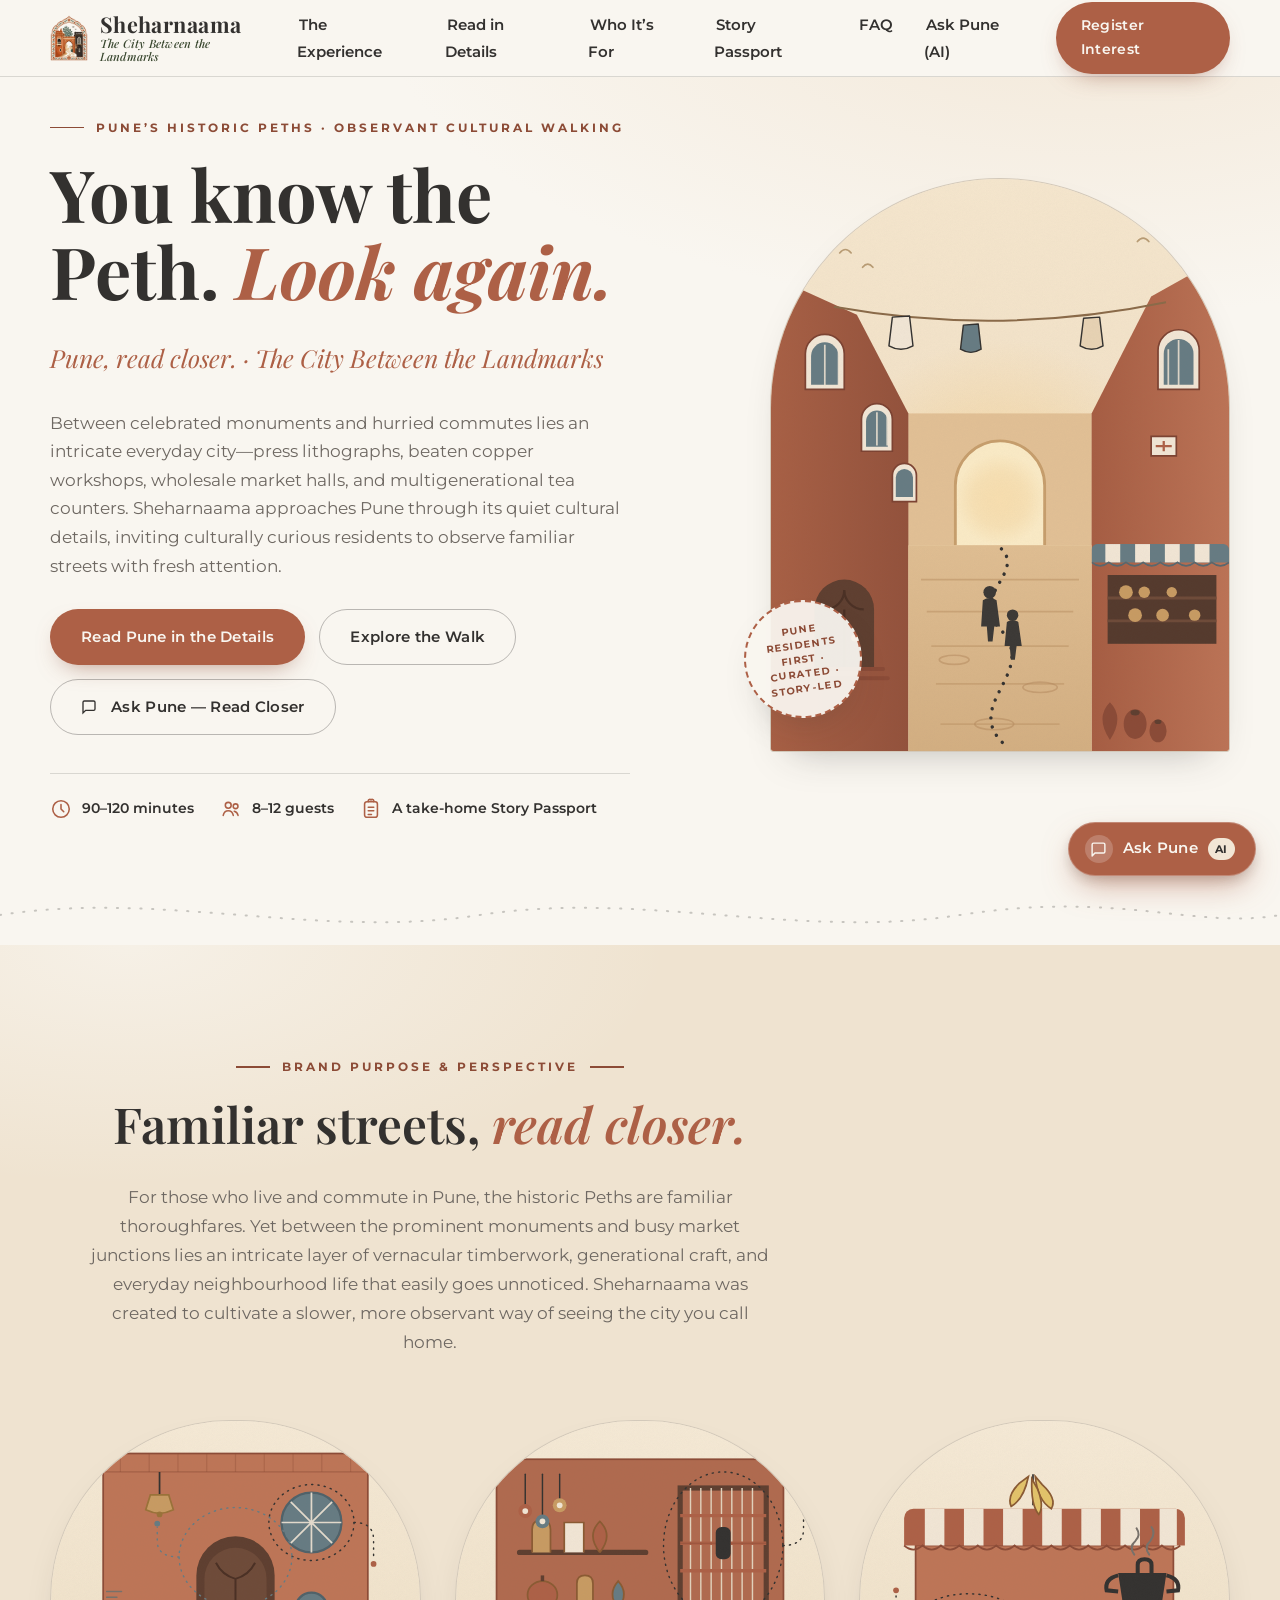
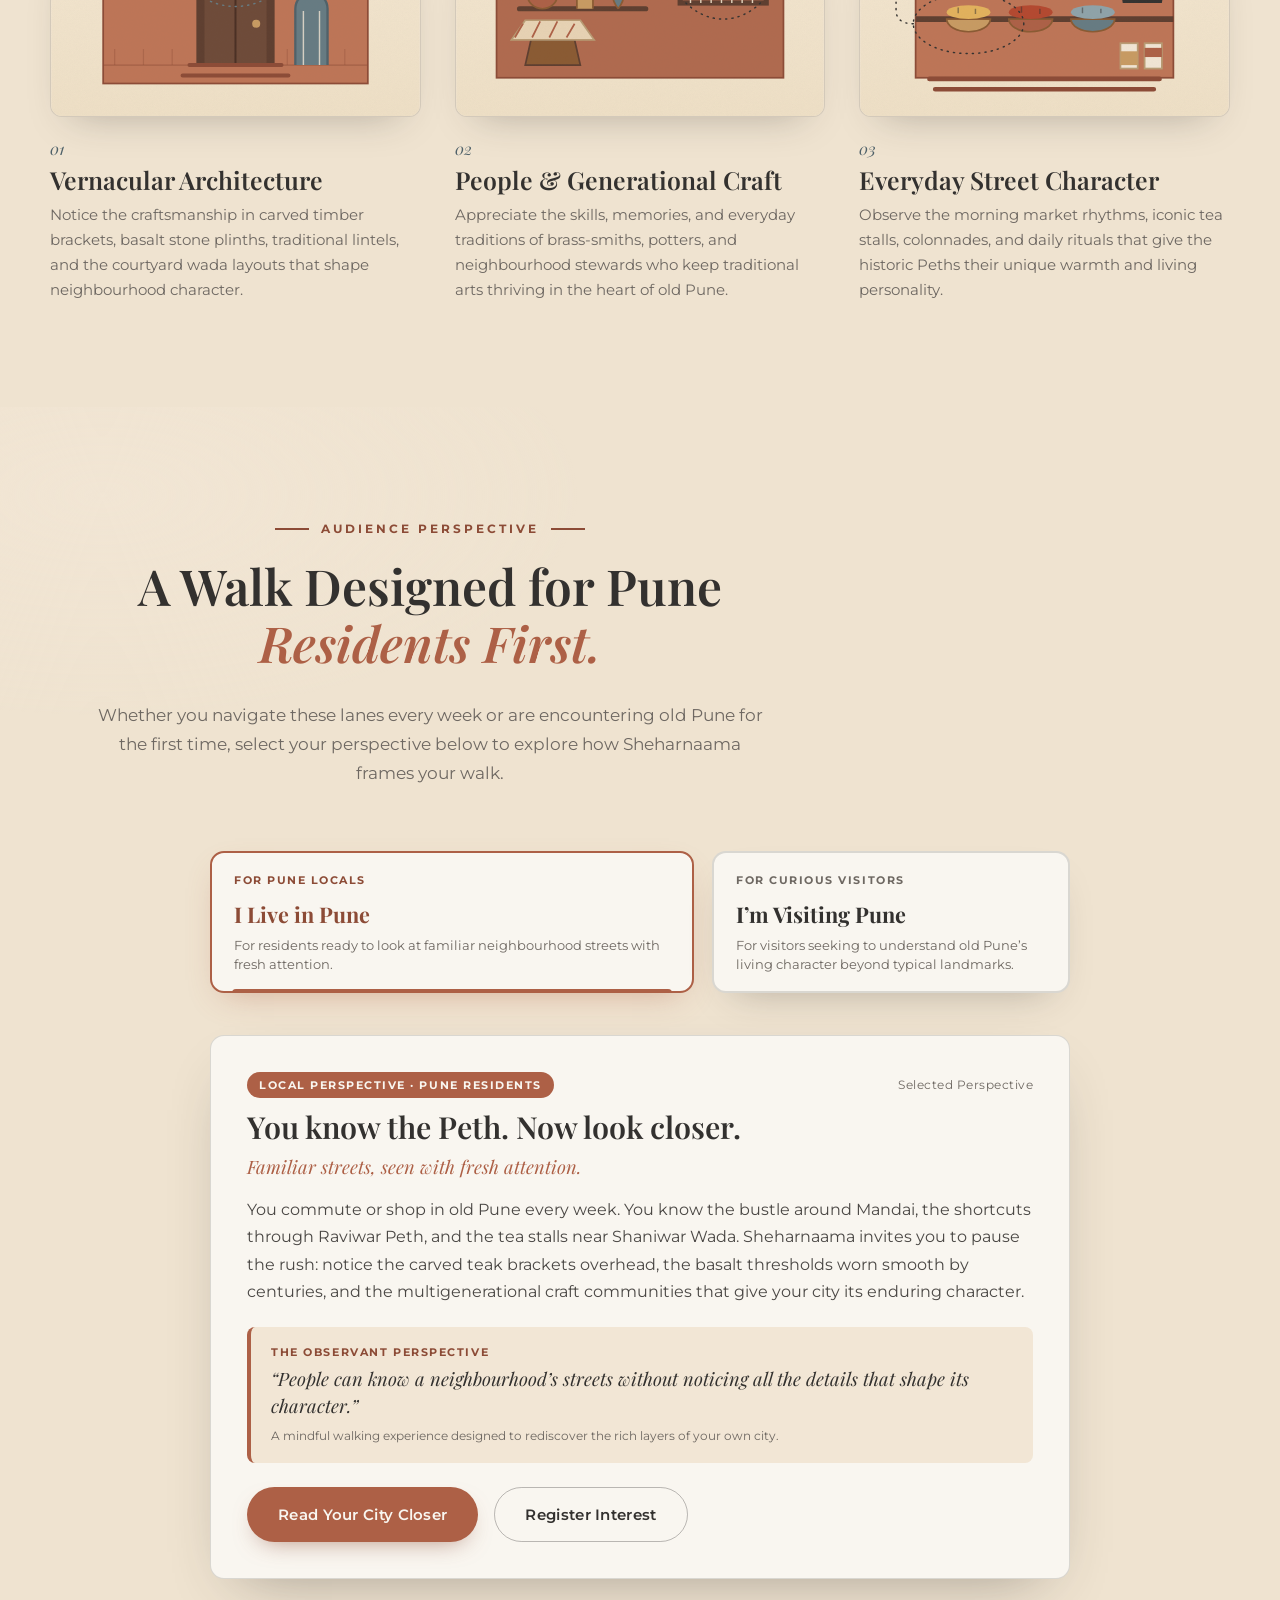
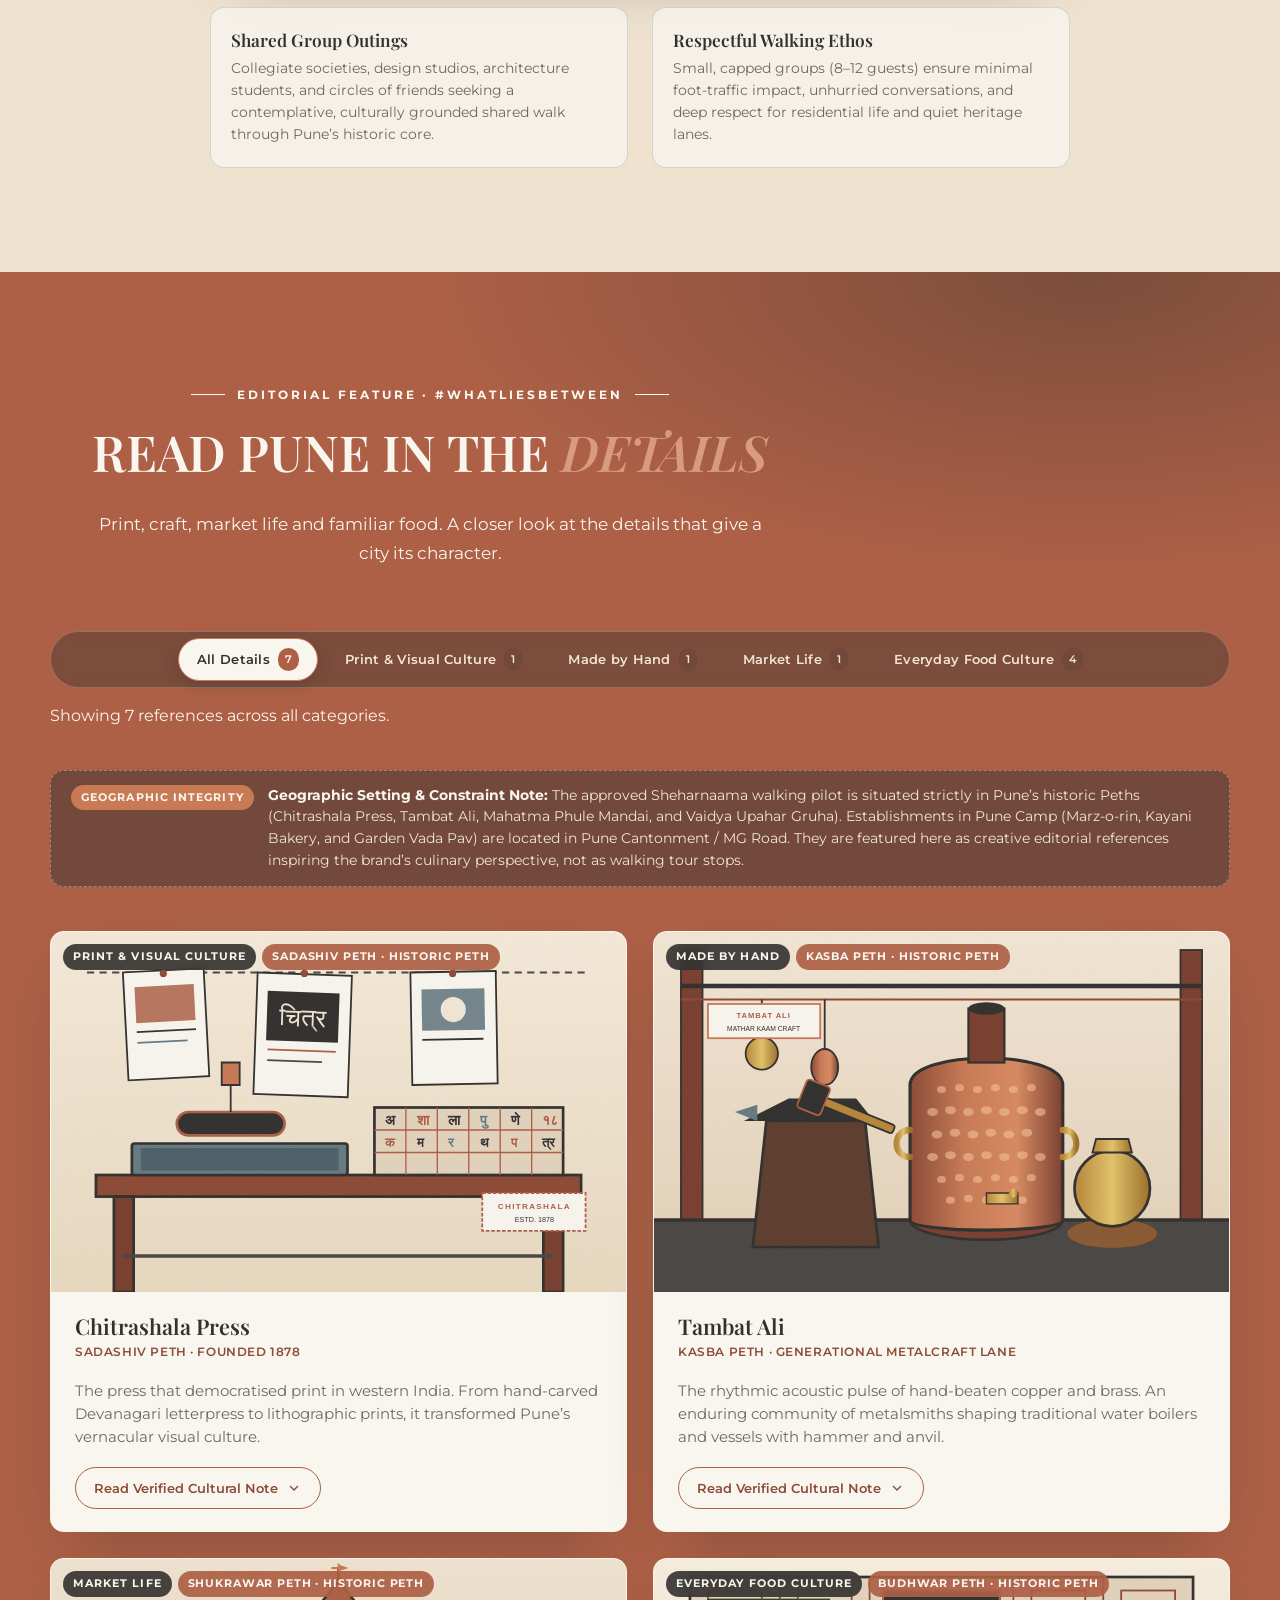
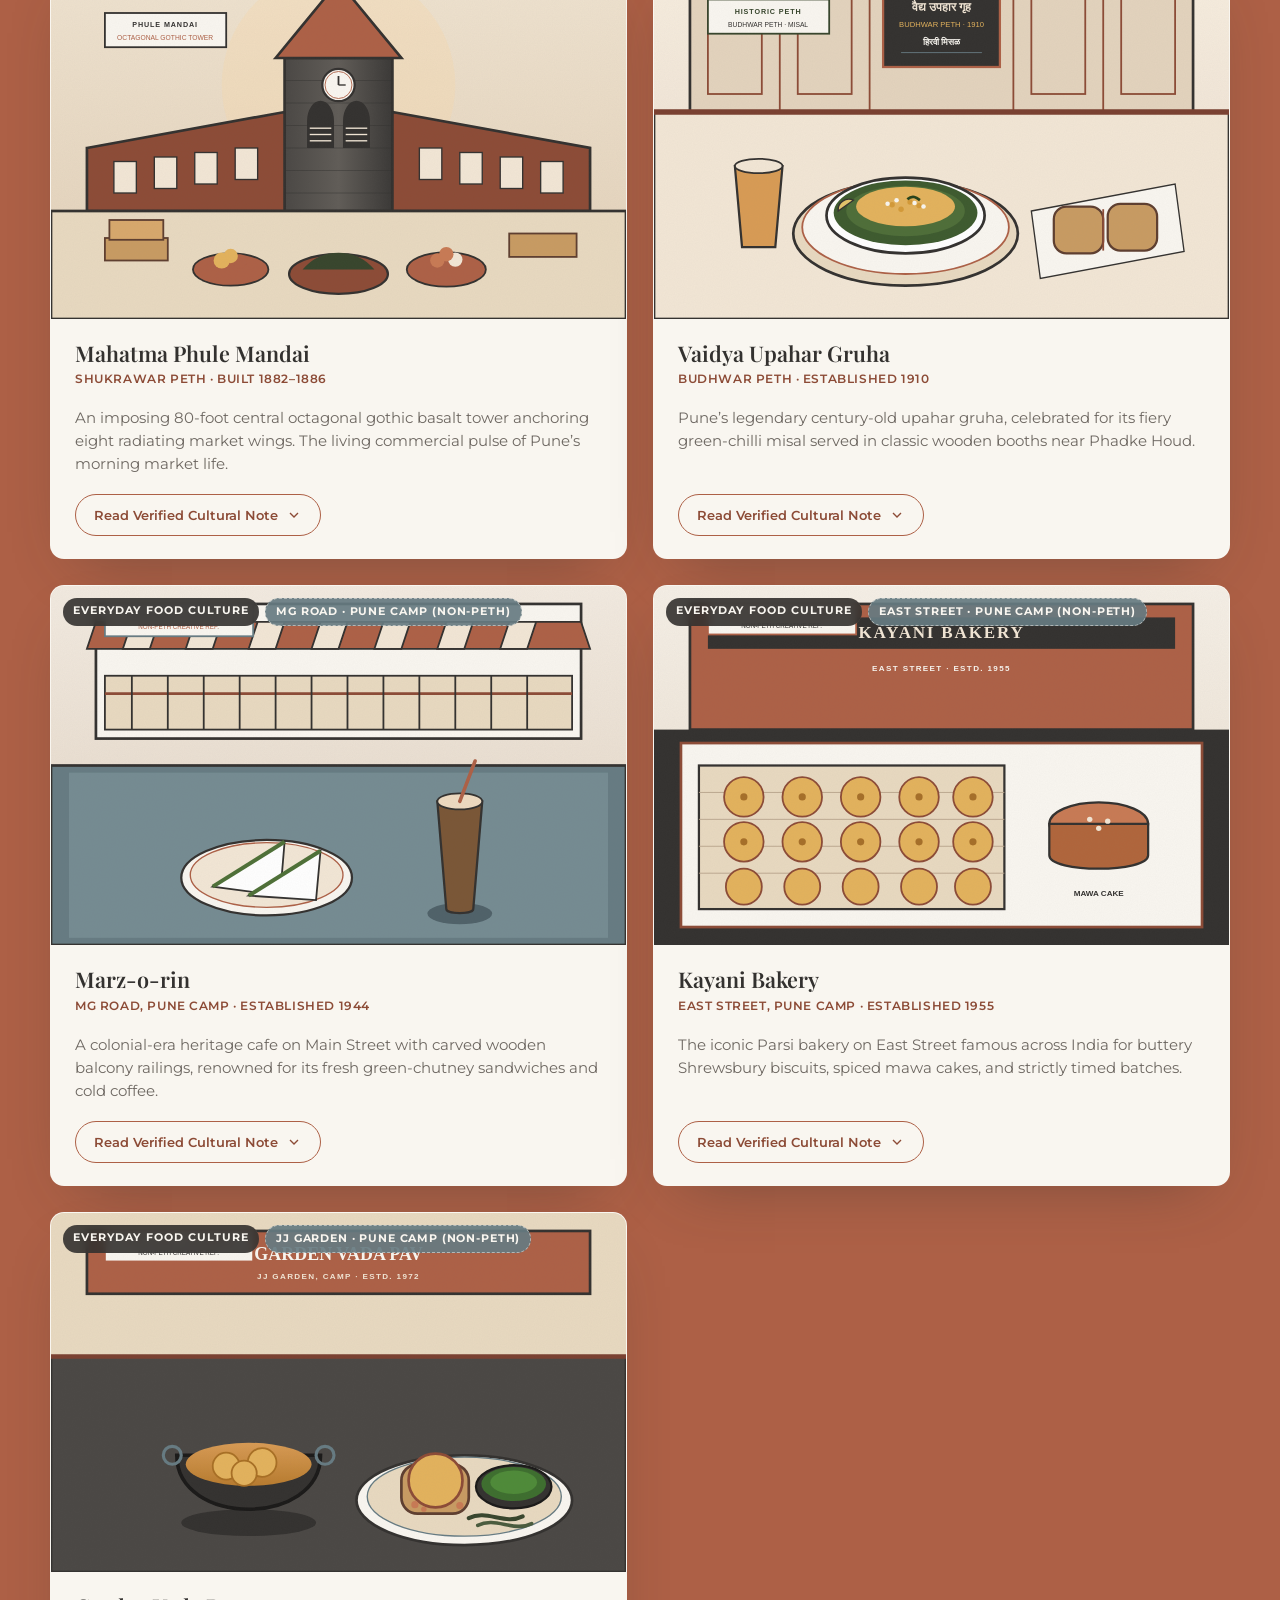
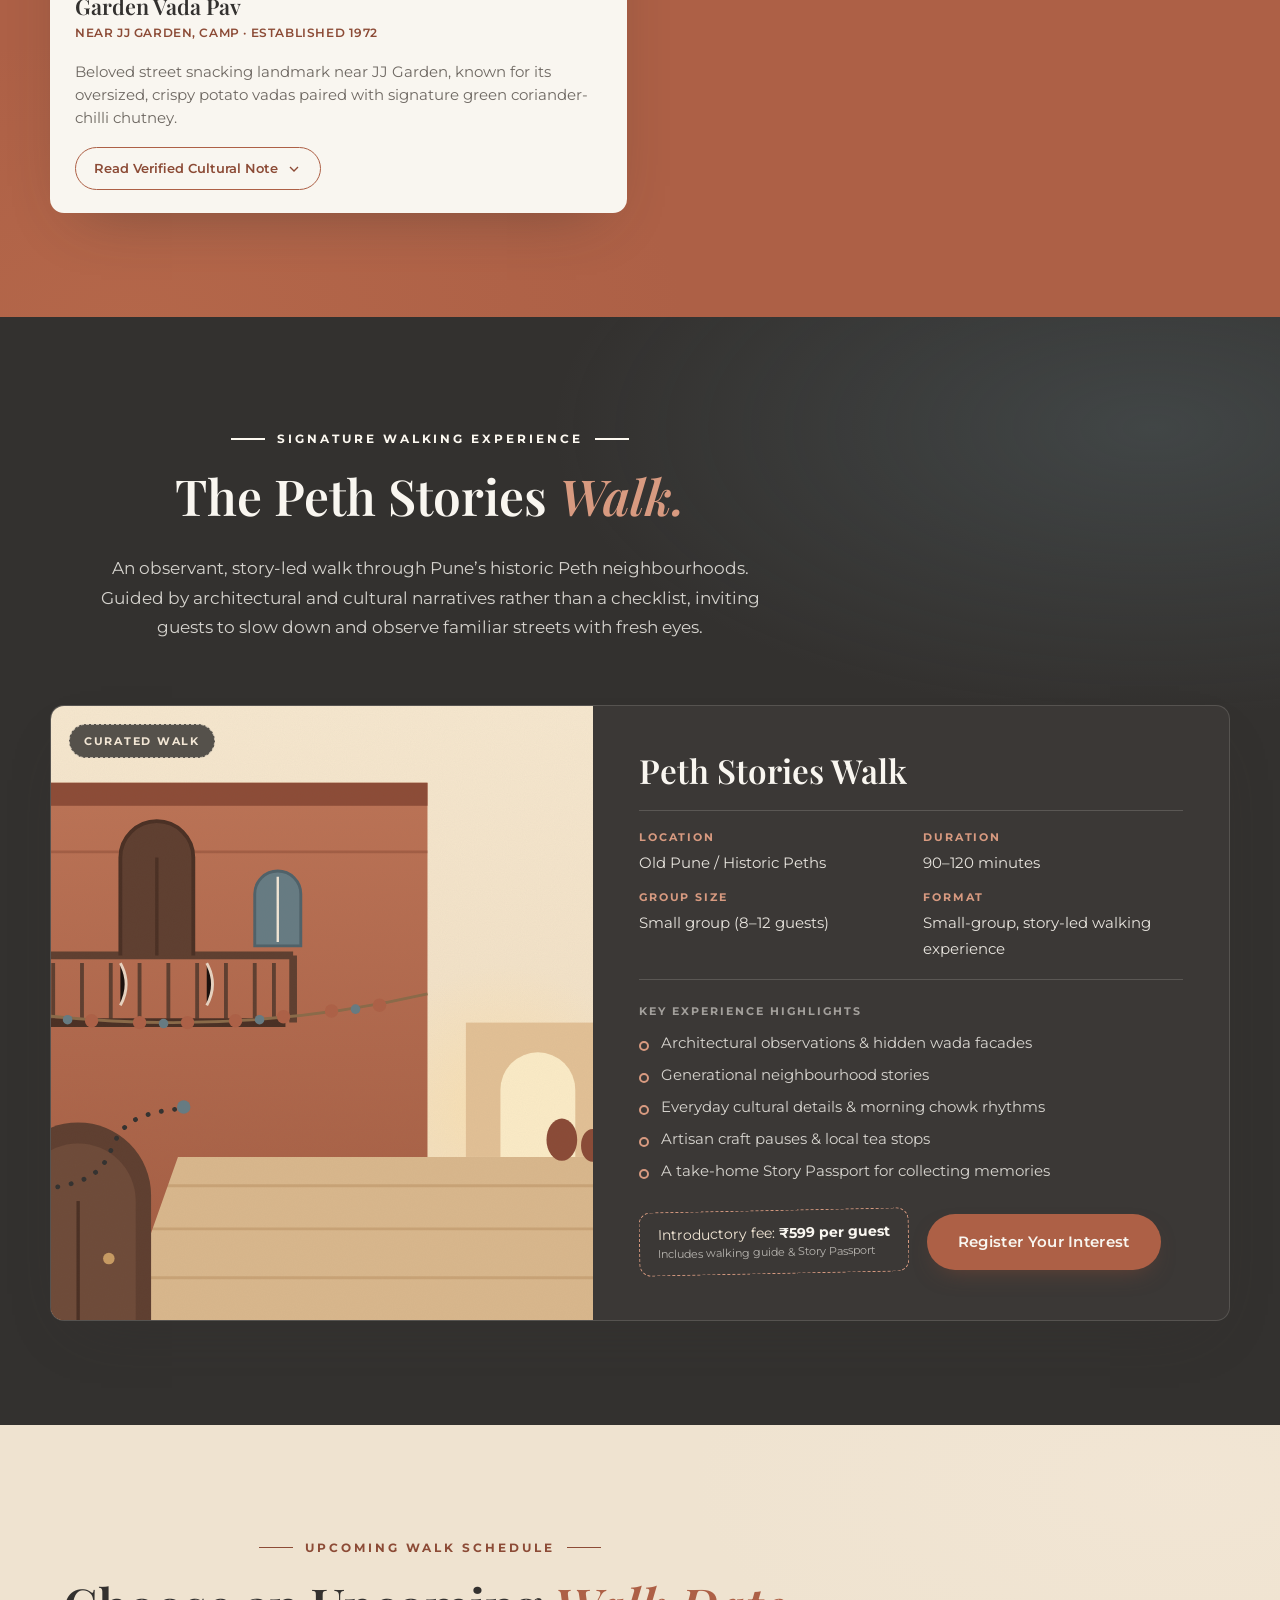
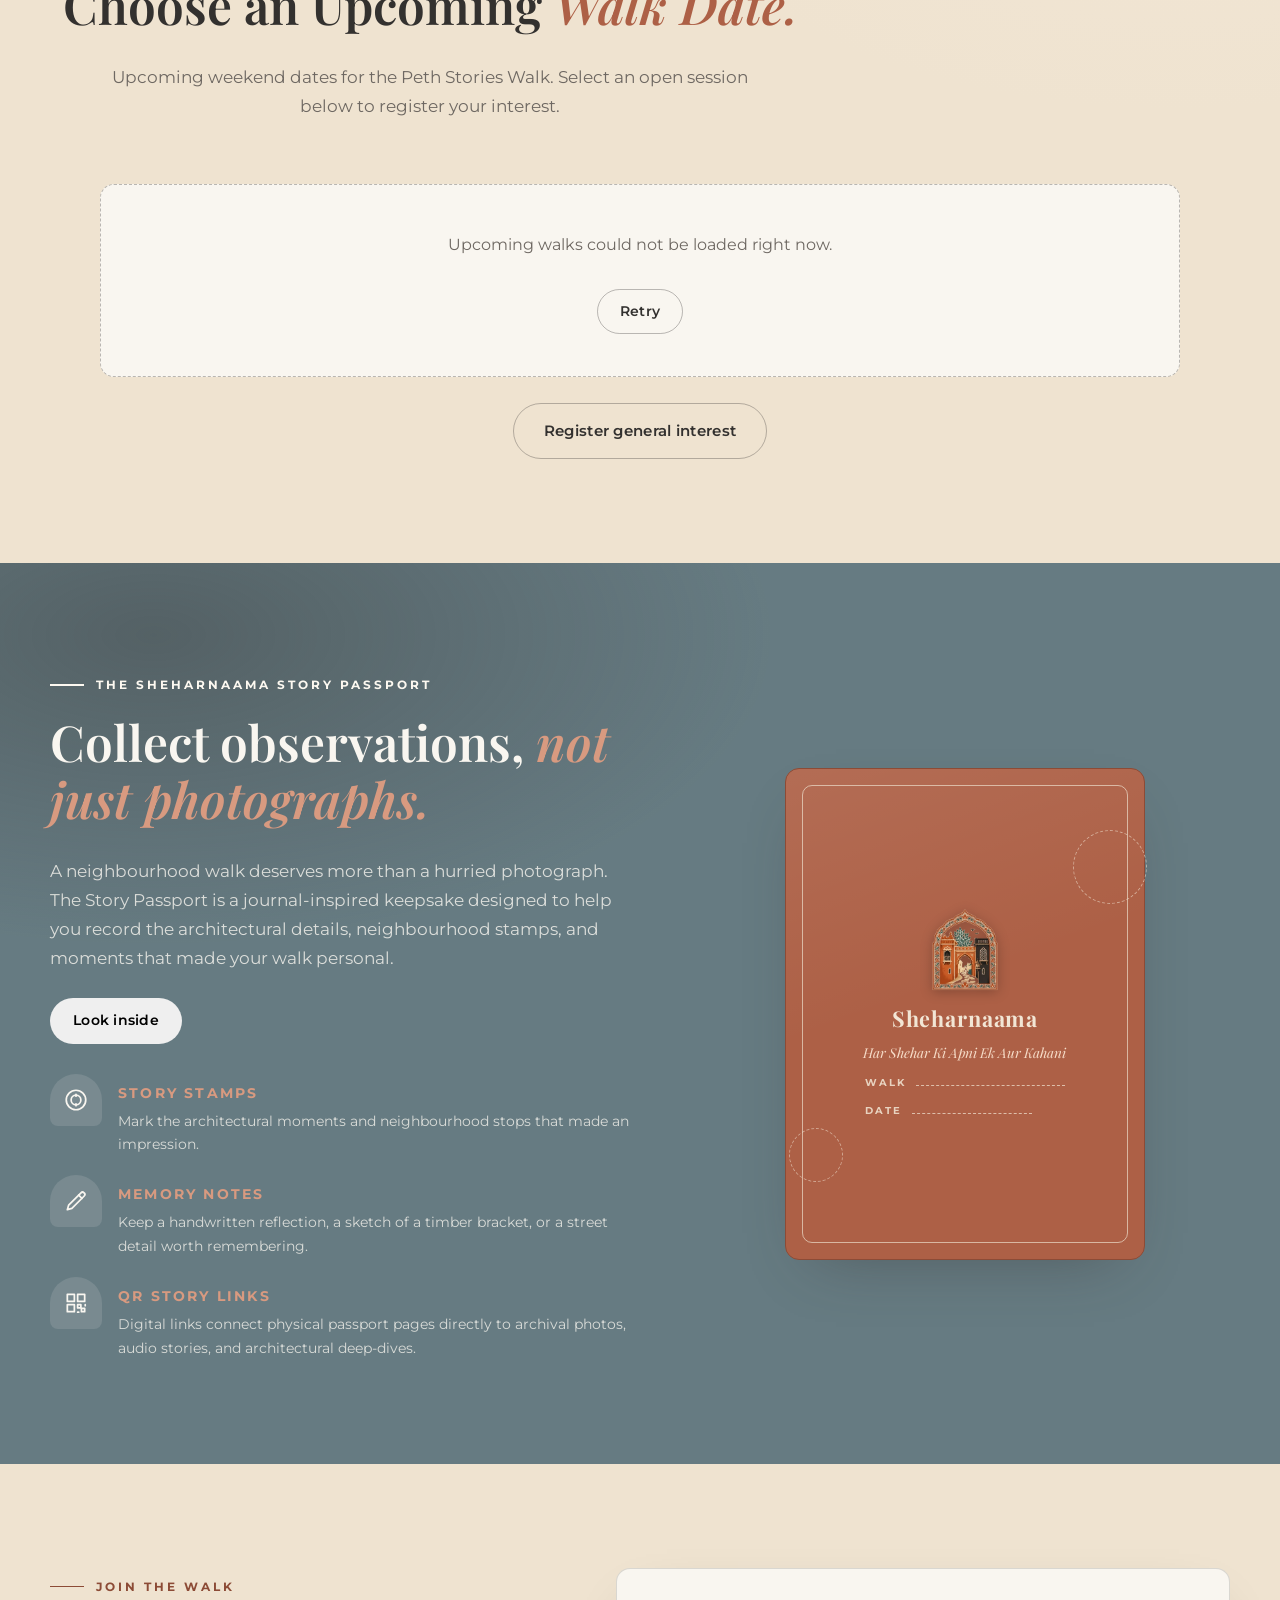
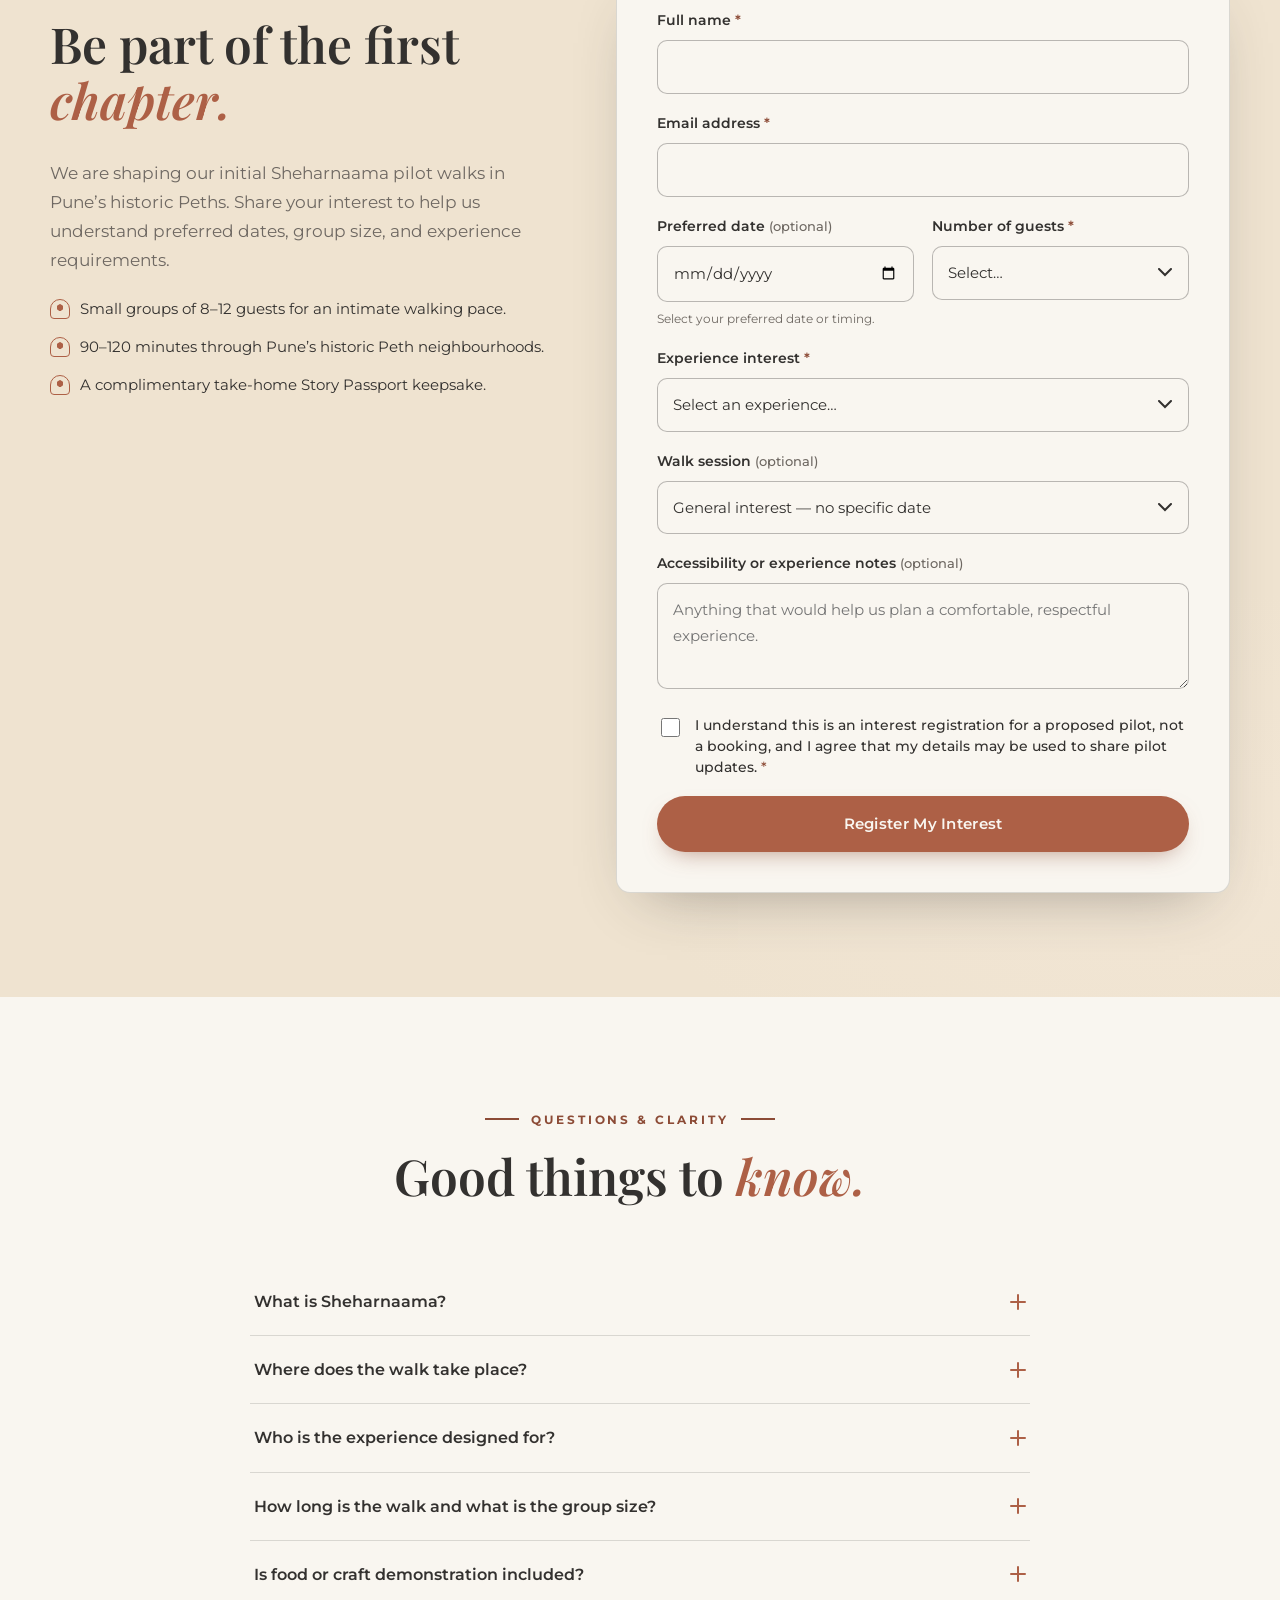
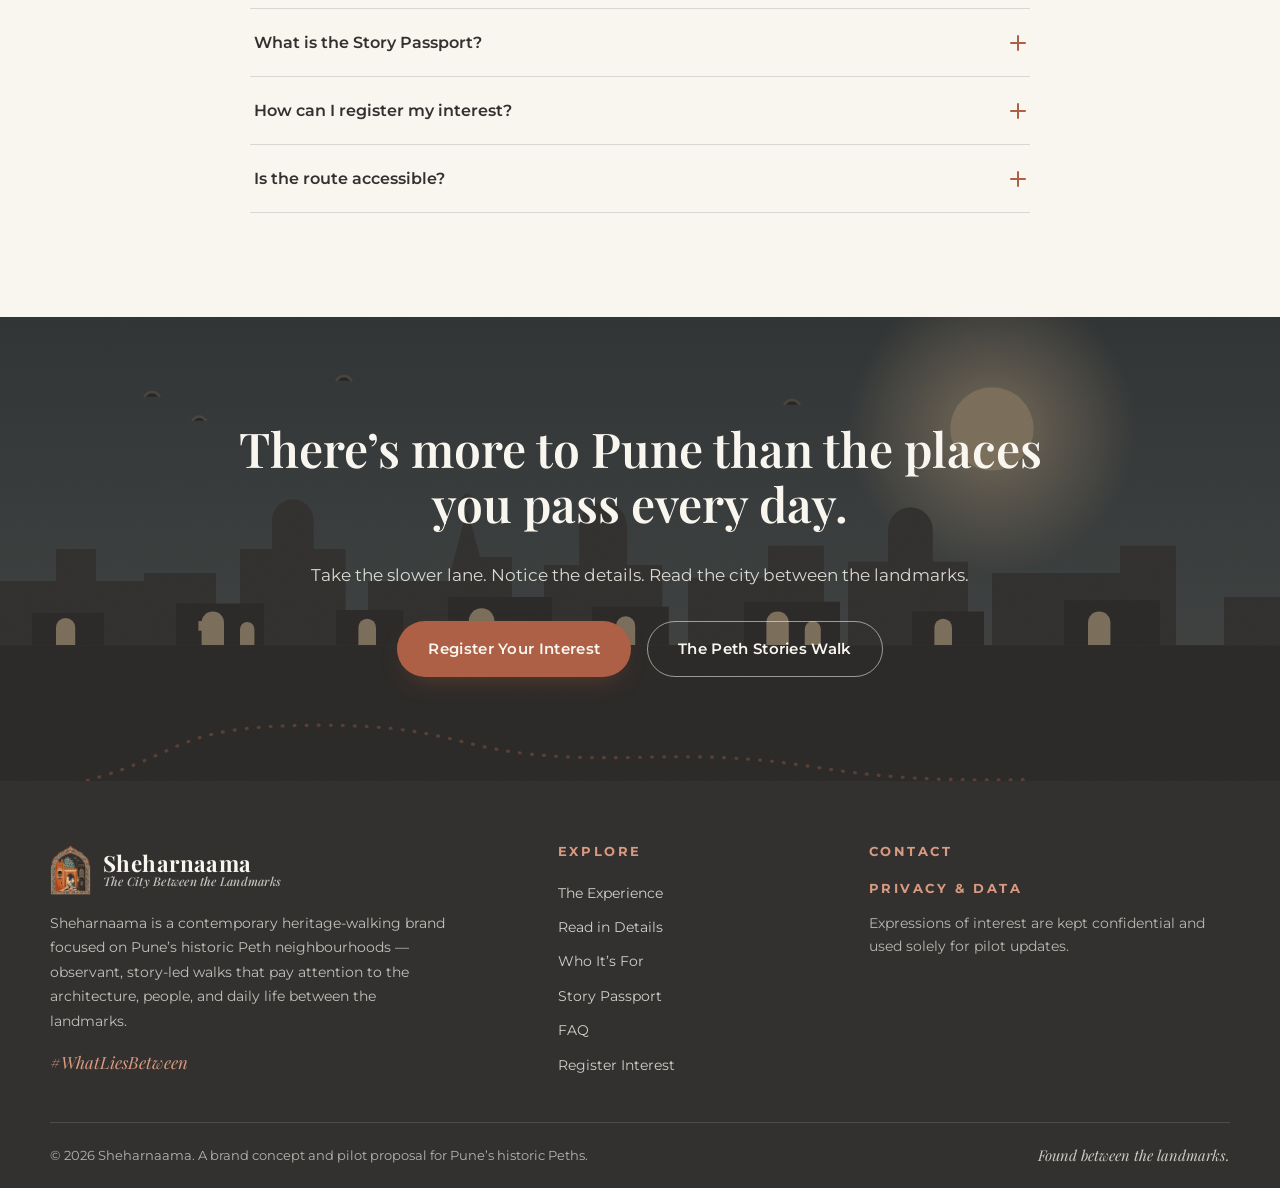
==== index.html @ 051d4f36 "Deploy Sheharnaama: Pune Heritage Walk website" ====
<!DOCTYPE html>
<html lang="en">
<head>
  <meta charset="UTF-8">
  <meta name="viewport" content="width=device-width, initial-scale=1.0">
  <script>document.documentElement.classList.add("js");</script>
  <title>Sheharnaama — The City Between the Landmarks | Pune's Historic Peths</title>
  <meta name="description" content="You know the Peth. Look again. An observant heritage walking brand through Pune's historic Peth neighbourhoods. #WhatLiesBetween">
  <meta name="theme-color" content="#AD6046">
  <link rel="icon" type="image/svg+xml" href="assets/img/logo_icon.svg">
  <link rel="icon" type="image/png" sizes="32x32" href="assets/img/favicon-32.png">
  <link rel="apple-touch-icon" href="assets/img/apple-touch-icon.png">

  <!-- Open Graph / social sharing -->
  <meta property="og:type" content="website">
  <meta property="og:title" content="Sheharnaama — The City Between the Landmarks | Pune's Historic Peths">
  <meta property="og:description" content="You know the Peth. Look again. An observant cultural walking brand through Pune's historic Peth neighbourhoods. #WhatLiesBetween">
  <meta property="og:image" content="assets/img/og-image.png">
  <meta property="og:image:alt" content="Sheharnaama — The City Between the Landmarks. Curated heritage walks in Pune's historic Peths.">
  <meta name="twitter:card" content="summary_large_image">

  <!-- Fonts (with system fallbacks defined in CSS) -->
  <link rel="preconnect" href="https://fonts.googleapis.com">
  <link rel="preconnect" href="https://fonts.gstatic.com" crossorigin>
  <link href="https://fonts.googleapis.com/css2?family=Playfair+Display:ital,wght@0,400;0,500;0,600;0,700;0,800;1,400;1,500;1,600&family=Montserrat:wght@400;500;600;700&display=swap" rel="stylesheet">

  <link rel="stylesheet" href="assets/css/base.css">
  <link rel="stylesheet" href="assets/css/components.css">
  <link rel="stylesheet" href="assets/css/sections.css">
  <link rel="stylesheet" href="assets/css/chat.css">
</head>
<body>

  <a class="skip-link" href="#main">Skip to main content</a>

  <!-- ============ SECTION 1 — STICKY HEADER ============ -->
  <header class="site-header" id="site-header">
    <div class="container header-inner">
      <a class="brand" href="#top" aria-label="Sheharnaama — The City Between the Landmarks">
        <span class="brand-mark" aria-hidden="true">
          <img src="assets/img/logo-mark-transparent.png" alt="" width="38" height="46" class="brand-mark-img">
        </span>
        <span class="brand-text">
          <span class="brand-name">Sheharnaama</span>
          <span class="brand-tagline">The City Between the Landmarks</span>
        </span>
      </a>

      <nav class="main-nav" id="main-nav" aria-label="Primary">
        <ul>
          <li><a href="#experience">The Experience</a></li>
          <li><a href="#details">Read in Details</a></li>
          <li><a href="#audience">Who It&rsquo;s For</a></li>
          <li><a href="#passport">Story Passport</a></li>
          <li><a href="#faq">FAQ</a></li>
          <li><a href="#chat" data-ask-pune="" aria-label="Ask Pune cultural companion">Ask Pune (AI)</a></li>
          <li class="nav-cta-item"><a class="btn btn-primary" href="#register">Register Interest</a></li>
        </ul>
      </nav>

      <a class="btn btn-primary header-cta" href="#register">Register Interest</a>

      <button class="nav-toggle" id="nav-toggle" aria-expanded="false" aria-controls="main-nav" aria-label="Open menu">
        <span class="nav-toggle-bar" aria-hidden="true"></span>
        <span class="nav-toggle-bar" aria-hidden="true"></span>
        <span class="nav-toggle-bar" aria-hidden="true"></span>
      </button>
    </div>
  </header>

  <main id="main">

    <!-- ============ SECTION 2 — HERO ============ -->
    <section class="hero" id="top" tabindex="-1">
      <div class="container hero-grid">
        <div class="hero-copy">
          <p class="eyebrow">Pune&rsquo;s Historic Peths &middot; Observant Cultural Walking</p>
          <h1 class="hero-title">You know the Peth. <em>Look again.</em></h1>
          <p class="hero-sub">Pune, read closer. &middot; The City Between the Landmarks</p>
          <p class="hero-body">Between celebrated monuments and hurried commutes lies an intricate everyday city&mdash;press lithographs, beaten copper workshops, wholesale market halls, and multigenerational tea counters. Sheharnaama approaches Pune through its quiet cultural details, inviting culturally curious residents to observe familiar streets with fresh attention.</p>
          <div class="hero-actions">
            <a class="btn btn-primary" href="#details">Read Pune in the Details</a>
            <a class="btn btn-ghost" href="#experience">Explore the Walk</a>
            <button type="button" class="btn btn-ghost" data-ask-pune="" aria-label="Open Ask Pune cultural assistant">
              <svg viewBox="0 0 24 24" width="16" height="16" fill="none" stroke="currentColor" stroke-width="2" style="display:inline-block; vertical-align:middle; margin-right:4px;" aria-hidden="true"><path d="M21 15a2 2 0 0 1-2 2H7l-4 4V5a2 2 0 0 1 2-2h14a2 2 0 0 1 2 2z"/></svg>
              <span>Ask Pune &mdash; Read Closer</span>
            </button>
          </div>
          <ul class="hero-facts" aria-label="Walk experience details">
            <li>
              <svg viewBox="0 0 24 24" aria-hidden="true"><circle cx="12" cy="12" r="9"/><path d="M12 7v5l3 3"/></svg>
              <span>90&ndash;120 minutes</span>
            </li>
            <li>
              <svg viewBox="0 0 24 24" aria-hidden="true"><circle cx="9" cy="8" r="3.2"/><path d="M3.5 19c.7-3.2 3-5 5.5-5s4.8 1.8 5.5 5"/><circle cx="17" cy="9" r="2.6"/><path d="M15.5 14.4c2 .4 3.6 1.9 4.2 4.6"/></svg>
              <span>8&ndash;12 guests</span>
            </li>
            <li>
              <svg viewBox="0 0 24 24" aria-hidden="true"><rect x="5" y="4" width="14" height="17" rx="2.5"/><path d="M9 4V2.8A1.8 1.8 0 0 1 12 2a1.8 1.8 0 0 1 3 .8V4"/><path d="M9 10h6M9 14h6M9 18h3.5"/></svg>
              <span>A take-home Story Passport</span>
            </li>
          </ul>
        </div>

        <div class="hero-visual" data-reveal>
          <figure class="arch-frame hero-frame">
            <img src="assets/img/hero-lane.svg" alt="Illustration of a narrow historic Pune Peth lane with terracotta walls, wooden doorways and warm morning light" width="800" height="1040" fetchpriority="high">
          </figure>
          <div class="hero-stamp" aria-hidden="true">
            <span>Pune Residents First &middot; Curated &middot; Story-Led</span>
          </div>
        </div>
      </div>
      <div class="hero-route-line" aria-hidden="true">
        <svg viewBox="0 0 1200 60" preserveAspectRatio="none" focusable="false"><path d="M0 30 C150 5 300 55 450 30 C600 5 750 55 900 30 C1050 5 1120 45 1200 30" fill="none" stroke="currentColor" stroke-width="2" stroke-dasharray="1 10" stroke-linecap="round"/></svg>
      </div>
    </section>

    <!-- ============ SECTION 3 — BRAND STORY & PURPOSE ============ -->
    <section class="manifesto" id="story">
      <div class="container">
        <header class="section-head" data-reveal>
          <p class="eyebrow eyebrow-center">Brand Purpose &amp; Perspective</p>
          <h2>Familiar streets, <em>read closer.</em></h2>
          <p class="section-lede">For those who live and commute in Pune, the historic Peths are familiar thoroughfares. Yet between the prominent monuments and busy market junctions lies an intricate layer of vernacular timberwork, generational craft, and everyday neighbourhood life that easily goes unnoticed. Sheharnaama was created to cultivate a slower, more observant way of seeing the city you call home.</p>
        </header>

        <div class="feature-row">
          <article class="feature" data-reveal>
            <figure class="arch-frame feature-frame">
              <img src="assets/img/feat-architecture.svg" alt="Sketch of an old Peth facade with an arched wooden doorway, carved lattice window and hanging bell" loading="lazy" width="640" height="520">
            </figure>
            <p class="feature-no">01</p>
            <h3>Vernacular Architecture</h3>
            <p>Notice the craftsmanship in carved timber brackets, basalt stone plinths, traditional lintels, and the courtyard wada layouts that shape neighbourhood character.</p>
          </article>

          <article class="feature" data-reveal>
            <figure class="arch-frame feature-frame">
              <img src="assets/img/feat-craft.svg" alt="Illustration of a craft workshop corner with brass and clay pots, a weaving frame and hanging threads" loading="lazy" width="640" height="520">
            </figure>
            <p class="feature-no">02</p>
            <h3>People &amp; Generational Craft</h3>
            <p>Appreciate the skills, memories, and everyday traditions of brass-smiths, potters, and neighbourhood stewards who keep traditional arts thriving in the heart of old Pune.</p>
          </article>

          <article class="feature" data-reveal>
            <figure class="arch-frame feature-frame">
              <img src="assets/img/feat-food.svg" alt="Illustration of a neighbourhood street stall with an awning, spice bowls and a tea kettle" loading="lazy" width="640" height="520">
            </figure>
            <p class="feature-no">03</p>
            <h3>Everyday Street Character</h3>
            <p>Observe the morning market rhythms, iconic tea stalls, colonnades, and daily rituals that give the historic Peths their unique warmth and living personality.</p>
          </article>
        </div>
      </div>
    </section>

    <!-- ============ SECTION 4 — REAL INTERACTIVE FEATURE: AUDIENCE SELECTOR ============ -->
    <section class="audience-selector-section" id="audience">
      <div class="container">
        <header class="section-head" data-reveal>
          <p class="eyebrow eyebrow-center">Audience Perspective</p>
          <h2>A Walk Designed for Pune <em>Residents First.</em></h2>
          <p class="section-lede">Whether you navigate these lanes every week or are encountering old Pune for the first time, select your perspective below to explore how Sheharnaama frames your walk.</p>
        </header>

        <!-- Two Clickable Audience Tabs / Cards -->
        <div class="audience-tabs-bar" role="tablist" aria-label="Select your audience perspective" data-reveal>
          <button type="button" class="audience-tab-btn is-active" data-audience="local" role="tab" aria-selected="true" aria-controls="audience-display-panel" id="tab-local">
            <span class="audience-tab-tag">For Pune Locals</span>
            <span class="audience-tab-title">I Live in Pune</span>
            <span class="audience-tab-desc">For residents ready to look at familiar neighbourhood streets with fresh attention.</span>
          </button>

          <button type="button" class="audience-tab-btn" data-audience="visitor" role="tab" aria-selected="false" aria-controls="audience-display-panel" id="tab-visitor">
            <span class="audience-tab-tag">For Curious Visitors</span>
            <span class="audience-tab-title">I&rsquo;m Visiting Pune</span>
            <span class="audience-tab-desc">For visitors seeking to understand old Pune&rsquo;s living character beyond typical landmarks.</span>
          </button>
        </div>

        <!-- Dynamic Content Display Panel -->
        <article class="audience-display-panel" id="audience-display-panel" role="tabpanel" aria-labelledby="tab-local" data-reveal>
          <div class="audience-display-head">
            <span class="audience-badge badge-primary" id="audience-display-badge">Local Perspective &middot; Pune Residents</span>
            <span style="font-size:0.75rem; color:var(--soft-text); letter-spacing:0.04em;">Selected Perspective</span>
          </div>

          <h3 class="audience-display-title" id="audience-display-title">You know the Peth. Now look closer.</h3>
          <p class="audience-display-sub" id="audience-display-sub">Familiar streets, seen with fresh attention.</p>
          <p class="audience-display-body" id="audience-display-body">You commute or shop in old Pune every week. You know the bustle around Mandai, the shortcuts through Raviwar Peth, and the tea stalls near Shaniwar Wada. Sheharnaama invites you to pause the rush: notice the carved teak brackets overhead, the basalt thresholds worn smooth by centuries, and the multigenerational craft communities that give your city its enduring character.</p>

          <div class="audience-display-insight">
            <span class="insight-label" id="audience-insight-label">The Observant Perspective</span>
            <blockquote id="audience-insight-quote">&ldquo;People can know a neighbourhood&rsquo;s streets without noticing all the details that shape its character.&rdquo;</blockquote>
            <p id="audience-insight-disclaimer">A mindful walking experience designed to rediscover the rich layers of your own city.</p>
          </div>

          <div class="audience-display-actions">
            <a class="btn btn-primary" id="audience-display-cta" href="#experience" data-pref="Resident perspective: exploring familiar Pune Peth streets with fresh attention.">Read Your City Closer</a>
            <a class="btn btn-ghost" href="#register">Register Interest</a>
          </div>
        </article>

        <!-- Secondary Supporting Context Panels -->
        <div class="audience-context-grid" data-reveal>
          <article class="audience-context-card">
            <h3>Shared Group Outings</h3>
            <p>Collegiate societies, design studios, architecture students, and circles of friends seeking a contemplative, culturally grounded shared walk through Pune&rsquo;s historic core.</p>
          </article>

          <article class="audience-context-card">
            <h3>Respectful Walking Ethos</h3>
            <p>Small, capped groups (8&ndash;12 guests) ensure minimal foot-traffic impact, unhurried conversations, and deep respect for residential life and quiet heritage lanes.</p>
          </article>
        </div>
      </div>
    </section>

    <!-- ============ SECTION 5 — REAL INTERACTIVE FEATURE: READ PUNE IN THE DETAILS ============ -->
    <section class="details-section" id="details">
      <span id="look-again" style="position:absolute; top:-80px;"></span>
      <div class="container">
        <header class="section-head section-head-light" data-reveal>
          <p class="eyebrow eyebrow-center">Editorial Feature &middot; #WhatLiesBetween</p>
          <h2>READ PUNE IN THE <em>DETAILS</em></h2>
          <p class="section-lede">Print, craft, market life and familiar food. A closer look at the details that give a city its character.</p>
        </header>

        <!-- Functional Editorial Category Filter Tabs -->
        <div class="editorial-filter-nav" data-reveal>
          <div class="editorial-tabs-bar" role="tablist" aria-label="Filter Pune cultural details by category">
            <button type="button" class="editorial-filter-btn is-active" data-filter="all" role="tab" aria-selected="true">
              <span>All Details</span>
              <span class="filter-count">7</span>
            </button>
            <button type="button" class="editorial-filter-btn" data-filter="print" role="tab" aria-selected="false">
              <span>Print &amp; Visual Culture</span>
              <span class="filter-count">1</span>
            </button>
            <button type="button" class="editorial-filter-btn" data-filter="craft" role="tab" aria-selected="false">
              <span>Made by Hand</span>
              <span class="filter-count">1</span>
            </button>
            <button type="button" class="editorial-filter-btn" data-filter="market" role="tab" aria-selected="false">
              <span>Market Life</span>
              <span class="filter-count">1</span>
            </button>
            <button type="button" class="editorial-filter-btn" data-filter="food" role="tab" aria-selected="false">
              <span>Everyday Food Culture</span>
              <span class="filter-count">4</span>
            </button>
          </div>

          <p class="sr-only" id="details-filter-count" aria-live="polite">Showing 7 references across all categories.</p>

          <!-- Geographic Setting & Constraint Review Banner -->
          <div class="geographic-notice-banner" id="details-geo-notice">
            <span class="geographic-notice-badge">Geographic Integrity</span>
            <p class="geographic-notice-text">
              <strong>Geographic Setting &amp; Constraint Note:</strong>
              The approved Sheharnaama walking pilot is situated strictly in Pune&rsquo;s historic Peths (Chitrashala Press, Tambat Ali, Mahatma Phule Mandai, and Vaidya Upahar Gruha). Establishments in Pune Camp (Marz-o-rin, Kayani Bakery, and Garden Vada Pav) are located in Pune Cantonment / MG Road. They are featured here as creative editorial references inspiring the brand&rsquo;s culinary perspective, not as walking tour stops.
            </p>
          </div>
        </div>

        <!-- Dynamic Editorial Cards Grid -->
        <div class="editorial-grid" data-reveal>

          <!-- 1. Chitrashala Press (Print & Visual Culture · Sadashiv Peth) -->
          <article class="editorial-card" data-category="print" tabindex="0">
            <figure>
              <img src="assets/img/place-chitrashala.svg" alt="Illustration of Chitrashala Press with lithographic printing roller, Devanagari types, and drying proofs" loading="lazy" width="640" height="400">
              <div class="card-badges-row">
                <span class="card-tag-pill">Print &amp; Visual Culture</span>
                <span class="card-loc-pill loc-peth">Sadashiv Peth &middot; Historic Peth</span>
              </div>
            </figure>
            <div class="editorial-card-body">
              <div class="card-header-lockup">
                <h3 class="card-place-title">Chitrashala Press</h3>
                <p class="card-place-meta">Sadashiv Peth &middot; Founded 1878</p>
              </div>
              <p class="card-place-intro">The press that democratised print in western India. From hand-carved Devanagari letterpress to lithographic prints, it transformed Pune&rsquo;s vernacular visual culture.</p>
              <button type="button" class="editorial-card-toggle" aria-expanded="false">
                <span class="toggle-text">Read Verified Cultural Note</span>
                <svg viewBox="0 0 24 24" width="16" height="16" aria-hidden="true" stroke="currentColor" fill="none" stroke-width="2"><path d="M6 9l6 6 6-6"/></svg>
              </button>
              <div class="editorial-card-drawer">
                <span class="drawer-role-badge role-peth-touchpoint">Proposed Peth Walking Touchpoint</span>
                <div class="drawer-details-grid">
                  <div class="drawer-detail-item"><strong>Archival Context (1878):</strong> Founded in 1878 by essayist Vishnushastri Chiplunkar along with Balwant Vinayak Joshi to produce accessible Indian visual art, Marathi books, and nationalist prints.</div>
                  <div class="drawer-detail-item"><strong>Design System Influence:</strong> Shapes SHEHARNAAMA&rsquo;s ink-dense typographic contrast, letterpress hairline rules, and paper-textured surfaces.</div>
                  <div class="drawer-detail-item"><strong>The Observational Cue:</strong> Notice hand-inked Devanagari ligatures, stone lithograph grain, and drying lines of 19th-century Marathi print culture.</div>
                </div>
                <p class="drawer-editorial-note">Editorial Reference: Inspires our visual identity and editorial layout; proposed as an observant walking touchpoint.</p>
                <div class="editorial-ai-summary-block">
                  <button type="button" class="btn-ai-summary" data-place="chitrashala-press" aria-expanded="false" aria-controls="ai-summary-panel-chitrashala-press">
                    <svg viewBox="0 0 24 24" fill="none" stroke="currentColor" stroke-width="2" aria-hidden="true"><path d="M12 2v4M12 18v4M4.93 4.93l2.83 2.83M16.24 16.24l2.83 2.83M2 12h4M18 12h4M4.93 19.07l2.83-2.83M16.24 7.76l2.83-2.83"/></svg>
                    <span>Summarise with AI</span>
                  </button>
                  <div class="ai-summary-panel" id="ai-summary-panel-chitrashala-press" data-place-id="chitrashala-press" hidden>
                    <div class="ai-summary-header">
                      <span class="ai-summary-title">
                        <svg viewBox="0 0 24 24" width="13" height="13" fill="none" stroke="currentColor" stroke-width="2" aria-hidden="true"><polygon points="12 2 15.09 8.26 22 9.27 17 14.14 18.18 21.02 12 17.77 5.82 21.02 7 14.14 2 9.27 8.91 8.26 12 2"/></svg>
                        AI Cultural Summary
                        <span class="ai-summary-badge-cached" hidden>Cached</span>
                      </span>
                      <div class="ai-summary-lang-bar" role="group" aria-label="Select Summary Language">
                        <button type="button" class="ai-lang-btn is-active" data-lang="en">EN</button>
                        <button type="button" class="ai-lang-btn" data-lang="hi">हिंदी</button>
                        <button type="button" class="ai-lang-btn" data-lang="hinglish">Hinglish</button>
                      </div>
                    </div>
                    <div class="ai-summary-content"></div>
                    <div class="ai-summary-sources" hidden></div>
                  </div>
                </div>
              </div>
            </div>
          </article>

          <!-- 2. Tambat Ali (Made by Hand · Kasba Peth) -->
          <article class="editorial-card" data-category="craft" tabindex="0">
            <figure>
              <img src="assets/img/place-tambat.svg" alt="Illustration of Tambat Ali workshop with hand-beaten copper bamba water boiler, anvil, and wooden mallet" loading="lazy" width="640" height="400">
              <div class="card-badges-row">
                <span class="card-tag-pill">Made by Hand</span>
                <span class="card-loc-pill loc-peth">Kasba Peth &middot; Historic Peth</span>
              </div>
            </figure>
            <div class="editorial-card-body">
              <div class="card-header-lockup">
                <h3 class="card-place-title">Tambat Ali</h3>
                <p class="card-place-meta">Kasba Peth &middot; Generational Metalcraft Lane</p>
              </div>
              <p class="card-place-intro">The rhythmic acoustic pulse of hand-beaten copper and brass. An enduring community of metalsmiths shaping traditional water boilers and vessels with hammer and anvil.</p>
              <button type="button" class="editorial-card-toggle" aria-expanded="false">
                <span class="toggle-text">Read Verified Cultural Note</span>
                <svg viewBox="0 0 24 24" width="16" height="16" aria-hidden="true" stroke="currentColor" fill="none" stroke-width="2"><path d="M6 9l6 6 6-6"/></svg>
              </button>
              <div class="editorial-card-drawer">
                <span class="drawer-role-badge role-peth-touchpoint">Living Craft Lane &middot; Consensual Pause</span>
                <div class="drawer-details-grid">
                  <div class="drawer-detail-item"><strong>Living Craft Tradition:</strong> Coppersmiths (Tambats) were invited to settle in Kasba and Somwar Peth during the Peshwa era to craft armour, coins, and household utensils.</div>
                  <div class="drawer-detail-item"><strong>Mathar Kaam Technique:</strong> Hand-dimpled hammer work that work-hardens copper while producing lustrous reflective facets on the <em>bamba</em> (boiler) and <em>ghagar</em> (pot).</div>
                  <div class="drawer-detail-item"><strong>Design System Influence:</strong> Inspires SHEHARNAAMA&rsquo;s restrained metallic copper accents, geometric textures, and tactile border details.</div>
                </div>
                <p class="drawer-editorial-note">Artisan Respect: Workshop observations are conducted strictly with advance agreement to respect daily craft flow.</p>
                <div class="editorial-ai-summary-block">
                  <button type="button" class="btn-ai-summary" data-place="tambat-ali" aria-expanded="false" aria-controls="ai-summary-panel-tambat-ali">
                    <svg viewBox="0 0 24 24" fill="none" stroke="currentColor" stroke-width="2" aria-hidden="true"><path d="M12 2v4M12 18v4M4.93 4.93l2.83 2.83M16.24 16.24l2.83 2.83M2 12h4M18 12h4M4.93 19.07l2.83-2.83M16.24 7.76l2.83-2.83"/></svg>
                    <span>Summarise with AI</span>
                  </button>
                  <div class="ai-summary-panel" id="ai-summary-panel-tambat-ali" data-place-id="tambat-ali" hidden>
                    <div class="ai-summary-header">
                      <span class="ai-summary-title">
                        <svg viewBox="0 0 24 24" width="13" height="13" fill="none" stroke="currentColor" stroke-width="2" aria-hidden="true"><polygon points="12 2 15.09 8.26 22 9.27 17 14.14 18.18 21.02 12 17.77 5.82 21.02 7 14.14 2 9.27 8.91 8.26 12 2"/></svg>
                        AI Cultural Summary
                        <span class="ai-summary-badge-cached" hidden>Cached</span>
                      </span>
                      <div class="ai-summary-lang-bar" role="group" aria-label="Select Summary Language">
                        <button type="button" class="ai-lang-btn is-active" data-lang="en">EN</button>
                        <button type="button" class="ai-lang-btn" data-lang="hi">हिंदी</button>
                        <button type="button" class="ai-lang-btn" data-lang="hinglish">Hinglish</button>
                      </div>
                    </div>
                    <div class="ai-summary-content"></div>
                    <div class="ai-summary-sources" hidden></div>
                  </div>
                </div>
              </div>
            </div>
          </article>

          <!-- 3. Mahatma Phule Mandai (Market Life · Shukrawar Peth) -->
          <article class="editorial-card" data-category="market" tabindex="0">
            <figure>
              <img src="assets/img/place-mandai.svg" alt="Illustration of Mahatma Phule Mandai with 80-foot central octagonal basalt gothic tower and market produce" loading="lazy" width="640" height="400">
              <div class="card-badges-row">
                <span class="card-tag-pill">Market Life</span>
                <span class="card-loc-pill loc-peth">Shukrawar Peth &middot; Historic Peth</span>
              </div>
            </figure>
            <div class="editorial-card-body">
              <div class="card-header-lockup">
                <h3 class="card-place-title">Mahatma Phule Mandai</h3>
                <p class="card-place-meta">Shukrawar Peth &middot; Built 1882&ndash;1886</p>
              </div>
              <p class="card-place-intro">An imposing 80-foot central octagonal gothic basalt tower anchoring eight radiating market wings. The living commercial pulse of Pune&rsquo;s morning market life.</p>
              <button type="button" class="editorial-card-toggle" aria-expanded="false">
                <span class="toggle-text">Read Verified Cultural Note</span>
                <svg viewBox="0 0 24 24" width="16" height="16" aria-hidden="true" stroke="currentColor" fill="none" stroke-width="2"><path d="M6 9l6 6 6-6"/></svg>
              </button>
              <div class="editorial-card-drawer">
                <span class="drawer-role-badge role-peth-touchpoint">Historic Market Landmark &middot; Peth Route</span>
                <div class="drawer-details-grid">
                  <div class="drawer-detail-item"><strong>Civic Architecture (1886):</strong> Engineered by W.M. Ducat and V.B. Kanitkar; opened in 1886 as Lord Reay Market, renamed in 1938 for social reformer Mahatma Jyotirao Phule.</div>
                  <div class="drawer-detail-item"><strong>Urban Design:</strong> Central octagonal basalt stone belfry with gothic arches and louvers, designed with eight radiating wings to facilitate natural ventilation and pedestrian circulation.</div>
                  <div class="drawer-detail-item"><strong>Design System Influence:</strong> Shapes SHEHARNAAMA&rsquo;s modular grid layouts, bold signage typography, and spatial rhythm.</div>
                </div>
                <p class="drawer-editorial-note">Market Cadence: Early morning walks observe the transition from wholesale arrivals to neighbourhood commerce.</p>
                <div class="editorial-ai-summary-block">
                  <button type="button" class="btn-ai-summary" data-place="mahatma-phule-mandai" aria-expanded="false" aria-controls="ai-summary-panel-mahatma-phule-mandai">
                    <svg viewBox="0 0 24 24" fill="none" stroke="currentColor" stroke-width="2" aria-hidden="true"><path d="M12 2v4M12 18v4M4.93 4.93l2.83 2.83M16.24 16.24l2.83 2.83M2 12h4M18 12h4M4.93 19.07l2.83-2.83M16.24 7.76l2.83-2.83"/></svg>
                    <span>Summarise with AI</span>
                  </button>
                  <div class="ai-summary-panel" id="ai-summary-panel-mahatma-phule-mandai" data-place-id="mahatma-phule-mandai" hidden>
                    <div class="ai-summary-header">
                      <span class="ai-summary-title">
                        <svg viewBox="0 0 24 24" width="13" height="13" fill="none" stroke="currentColor" stroke-width="2" aria-hidden="true"><polygon points="12 2 15.09 8.26 22 9.27 17 14.14 18.18 21.02 12 17.77 5.82 21.02 7 14.14 2 9.27 8.91 8.26 12 2"/></svg>
                        AI Cultural Summary
                        <span class="ai-summary-badge-cached" hidden>Cached</span>
                      </span>
                      <div class="ai-summary-lang-bar" role="group" aria-label="Select Summary Language">
                        <button type="button" class="ai-lang-btn is-active" data-lang="en">EN</button>
                        <button type="button" class="ai-lang-btn" data-lang="hi">हिंदी</button>
                        <button type="button" class="ai-lang-btn" data-lang="hinglish">Hinglish</button>
                      </div>
                    </div>
                    <div class="ai-summary-content"></div>
                    <div class="ai-summary-sources" hidden></div>
                  </div>
                </div>
              </div>
            </div>
          </article>

          <!-- 4. Vaidya Upahar Gruha (Everyday Food Culture · Budhwar Peth) -->
          <article class="editorial-card" data-category="food" tabindex="0">
            <figure>
              <img src="assets/img/place-vaidya.svg" alt="Illustration of Vaidya Upahar Gruha breakfast table with signature green chilli misal, pav, and vintage booth" loading="lazy" width="640" height="400">
              <div class="card-badges-row">
                <span class="card-tag-pill">Everyday Food Culture</span>
                <span class="card-loc-pill loc-peth">Budhwar Peth &middot; Historic Peth</span>
              </div>
            </figure>
            <div class="editorial-card-body">
              <div class="card-header-lockup">
                <h3 class="card-place-title">Vaidya Upahar Gruha</h3>
                <p class="card-place-meta">Budhwar Peth &middot; Established 1910</p>
              </div>
              <p class="card-place-intro">Pune&rsquo;s legendary century-old upahar gruha, celebrated for its fiery green-chilli misal served in classic wooden booths near Phadke Houd.</p>
              <button type="button" class="editorial-card-toggle" aria-expanded="false">
                <span class="toggle-text">Read Verified Cultural Note</span>
                <svg viewBox="0 0 24 24" width="16" height="16" aria-hidden="true" stroke="currentColor" fill="none" stroke-width="2"><path d="M6 9l6 6 6-6"/></svg>
              </button>
              <div class="editorial-card-drawer">
                <span class="drawer-role-badge role-peth-touchpoint">Historic Peth Group &middot; Proposed Cultural Pause</span>
                <div class="drawer-details-grid">
                  <div class="drawer-detail-item"><strong>Centennial Heritage (1910):</strong> Founded in 1910 by Raghunath Ramchandra Vaidya; operating continuously for over 115 years in Budhwar Peth.</div>
                  <div class="drawer-detail-item"><strong>Hirvi Misal Tradition:</strong> Distinctive green gravy (<em>hirva rassa</em>) prepared with fresh green chillies and roasted spices rather than red chilli powder, topped with crisp sev and served with fresh pav.</div>
                  <div class="drawer-detail-item"><strong>Geographic Setting:</strong> Strictly located inside the historic Peth core (Budhwar Peth).</div>
                </div>
                <p class="drawer-editorial-note">Tasting Protocol: Optional cultural food moments on the walk are contingent on confirmed arrangements.</p>
                <div class="editorial-ai-summary-block">
                  <button type="button" class="btn-ai-summary" data-place="vaidya-upahar-gruha" aria-expanded="false" aria-controls="ai-summary-panel-vaidya-upahar-gruha">
                    <svg viewBox="0 0 24 24" fill="none" stroke="currentColor" stroke-width="2" aria-hidden="true"><path d="M12 2v4M12 18v4M4.93 4.93l2.83 2.83M16.24 16.24l2.83 2.83M2 12h4M18 12h4M4.93 19.07l2.83-2.83M16.24 7.76l2.83-2.83"/></svg>
                    <span>Summarise with AI</span>
                  </button>
                  <div class="ai-summary-panel" id="ai-summary-panel-vaidya-upahar-gruha" data-place-id="vaidya-upahar-gruha" hidden>
                    <div class="ai-summary-header">
                      <span class="ai-summary-title">
                        <svg viewBox="0 0 24 24" width="13" height="13" fill="none" stroke="currentColor" stroke-width="2" aria-hidden="true"><polygon points="12 2 15.09 8.26 22 9.27 17 14.14 18.18 21.02 12 17.77 5.82 21.02 7 14.14 2 9.27 8.91 8.26 12 2"/></svg>
                        AI Cultural Summary
                        <span class="ai-summary-badge-cached" hidden>Cached</span>
                      </span>
                      <div class="ai-summary-lang-bar" role="group" aria-label="Select Summary Language">
                        <button type="button" class="ai-lang-btn is-active" data-lang="en">EN</button>
                        <button type="button" class="ai-lang-btn" data-lang="hi">हिंदी</button>
                        <button type="button" class="ai-lang-btn" data-lang="hinglish">Hinglish</button>
                      </div>
                    </div>
                    <div class="ai-summary-content"></div>
                    <div class="ai-summary-sources" hidden></div>
                  </div>
                </div>
              </div>
            </div>
          </article>

          <!-- 5. Marz-o-rin (Everyday Food Culture · Pune Camp) -->
          <article class="editorial-card" data-category="food" tabindex="0">
            <figure>
              <img src="assets/img/place-marzorin.svg" alt="Illustration of Marz-o-rin heritage cafe on MG Road with colonial wooden balcony, chutney sandwich and cold coffee" loading="lazy" width="640" height="400">
              <div class="card-badges-row">
                <span class="card-tag-pill">Everyday Food Culture</span>
                <span class="card-loc-pill loc-camp">MG Road &middot; Pune Camp (Non-Peth)</span>
              </div>
            </figure>
            <div class="editorial-card-body">
              <div class="card-header-lockup">
                <h3 class="card-place-title">Marz-o-rin</h3>
                <p class="card-place-meta">MG Road, Pune Camp &middot; Established 1944</p>
              </div>
              <p class="card-place-intro">A colonial-era heritage cafe on Main Street with carved wooden balcony railings, renowned for its fresh green-chutney sandwiches and cold coffee.</p>
              <button type="button" class="editorial-card-toggle" aria-expanded="false">
                <span class="toggle-text">Read Verified Cultural Note</span>
                <svg viewBox="0 0 24 24" width="16" height="16" aria-hidden="true" stroke="currentColor" fill="none" stroke-width="2"><path d="M6 9l6 6 6-6"/></svg>
              </button>
              <div class="editorial-card-drawer">
                <span class="drawer-role-badge role-camp-reference">Camp Group &middot; Editorial Creative Reference</span>
                <div class="drawer-details-grid">
                  <div class="drawer-detail-item"><strong>Heritage Cafe (1944):</strong> Founded by Sheriar J. Sheriyar in a 100+ year old colonial structure on Mahatma Gandhi Road (Main Street), Pune Camp.</div>
                  <div class="drawer-detail-item"><strong>Culinary Memory:</strong> Quintessential Camp tea-time staple: crustless sliced white bread triangles with spicy coriander-mint chutney, macaroni, and thick cold coffee.</div>
                  <div class="drawer-detail-item"><strong>Geographic Distinction:</strong> Located in Pune Cantonment / MG Road, outside the Peth walking tour boundary.</div>
                </div>
                <p class="drawer-editorial-note">Editorial Creative Reference: Shapes the brand&rsquo;s broader Pune culinary appreciation; not an included stop on the Peth walk.</p>
                <div class="editorial-ai-summary-block">
                  <button type="button" class="btn-ai-summary" data-place="marz-o-rin" aria-expanded="false" aria-controls="ai-summary-panel-marz-o-rin">
                    <svg viewBox="0 0 24 24" fill="none" stroke="currentColor" stroke-width="2" aria-hidden="true"><path d="M12 2v4M12 18v4M4.93 4.93l2.83 2.83M16.24 16.24l2.83 2.83M2 12h4M18 12h4M4.93 19.07l2.83-2.83M16.24 7.76l2.83-2.83"/></svg>
                    <span>Summarise with AI</span>
                  </button>
                  <div class="ai-summary-panel" id="ai-summary-panel-marz-o-rin" data-place-id="marz-o-rin" hidden>
                    <div class="ai-summary-header">
                      <span class="ai-summary-title">
                        <svg viewBox="0 0 24 24" width="13" height="13" fill="none" stroke="currentColor" stroke-width="2" aria-hidden="true"><polygon points="12 2 15.09 8.26 22 9.27 17 14.14 18.18 21.02 12 17.77 5.82 21.02 7 14.14 2 9.27 8.91 8.26 12 2"/></svg>
                        AI Cultural Summary
                        <span class="ai-summary-badge-cached" hidden>Cached</span>
                      </span>
                      <div class="ai-summary-lang-bar" role="group" aria-label="Select Summary Language">
                        <button type="button" class="ai-lang-btn is-active" data-lang="en">EN</button>
                        <button type="button" class="ai-lang-btn" data-lang="hi">हिंदी</button>
                        <button type="button" class="ai-lang-btn" data-lang="hinglish">Hinglish</button>
                      </div>
                    </div>
                    <div class="ai-summary-content"></div>
                    <div class="ai-summary-sources" hidden></div>
                  </div>
                </div>
              </div>
            </div>
          </article>

          <!-- 6. Kayani Bakery (Everyday Food Culture · Pune Camp) -->
          <article class="editorial-card" data-category="food" tabindex="0">
            <figure>
              <img src="assets/img/place-kayani.svg" alt="Illustration of Kayani Bakery on East Street with wire trays of Shrewsbury biscuits and mawa cake" loading="lazy" width="640" height="400">
              <div class="card-badges-row">
                <span class="card-tag-pill">Everyday Food Culture</span>
                <span class="card-loc-pill loc-camp">East Street &middot; Pune Camp (Non-Peth)</span>
              </div>
            </figure>
            <div class="editorial-card-body">
              <div class="card-header-lockup">
                <h3 class="card-place-title">Kayani Bakery</h3>
                <p class="card-place-meta">East Street, Pune Camp &middot; Established 1955</p>
              </div>
              <p class="card-place-intro">The iconic Parsi bakery on East Street famous across India for buttery Shrewsbury biscuits, spiced mawa cakes, and strictly timed batches.</p>
              <button type="button" class="editorial-card-toggle" aria-expanded="false">
                <span class="toggle-text">Read Verified Cultural Note</span>
                <svg viewBox="0 0 24 24" width="16" height="16" aria-hidden="true" stroke="currentColor" fill="none" stroke-width="2"><path d="M6 9l6 6 6-6"/></svg>
              </button>
              <div class="editorial-card-drawer">
                <span class="drawer-role-badge role-camp-reference">Camp Group &middot; Editorial Creative Reference</span>
                <div class="drawer-details-grid">
                  <div class="drawer-detail-item"><strong>Parsi Bakery Legacy (1955):</strong> Founded in August 1955 by brothers Hormuz and Khodadad Kayani on East Street, Pune Cantonment.</div>
                  <div class="drawer-detail-item"><strong>Bakery Specialties:</strong> Renowned for crumbly, golden Shrewsbury butter biscuits, cardamom-scented sponge mawa cakes, and cheese papadi.</div>
                  <div class="drawer-detail-item"><strong>Geographic Distinction:</strong> Located on East Street in Pune Camp, outside the historic Peths.</div>
                </div>
                <p class="drawer-editorial-note">Editorial Creative Reference: Celebrated as a landmark of Pune&rsquo;s baking culture; not an included stop on the Peth walk.</p>
                <div class="editorial-ai-summary-block">
                  <button type="button" class="btn-ai-summary" data-place="kayani-bakery" aria-expanded="false" aria-controls="ai-summary-panel-kayani-bakery">
                    <svg viewBox="0 0 24 24" fill="none" stroke="currentColor" stroke-width="2" aria-hidden="true"><path d="M12 2v4M12 18v4M4.93 4.93l2.83 2.83M16.24 16.24l2.83 2.83M2 12h4M18 12h4M4.93 19.07l2.83-2.83M16.24 7.76l2.83-2.83"/></svg>
                    <span>Summarise with AI</span>
                  </button>
                  <div class="ai-summary-panel" id="ai-summary-panel-kayani-bakery" data-place-id="kayani-bakery" hidden>
                    <div class="ai-summary-header">
                      <span class="ai-summary-title">
                        <svg viewBox="0 0 24 24" width="13" height="13" fill="none" stroke="currentColor" stroke-width="2" aria-hidden="true"><polygon points="12 2 15.09 8.26 22 9.27 17 14.14 18.18 21.02 12 17.77 5.82 21.02 7 14.14 2 9.27 8.91 8.26 12 2"/></svg>
                        AI Cultural Summary
                        <span class="ai-summary-badge-cached" hidden>Cached</span>
                      </span>
                      <div class="ai-summary-lang-bar" role="group" aria-label="Select Summary Language">
                        <button type="button" class="ai-lang-btn is-active" data-lang="en">EN</button>
                        <button type="button" class="ai-lang-btn" data-lang="hi">हिंदी</button>
                        <button type="button" class="ai-lang-btn" data-lang="hinglish">Hinglish</button>
                      </div>
                    </div>
                    <div class="ai-summary-content"></div>
                    <div class="ai-summary-sources" hidden></div>
                  </div>
                </div>
              </div>
            </div>
          </article>

          <!-- 7. Garden Vada Pav (Everyday Food Culture · Pune Camp) -->
          <article class="editorial-card" data-category="food" tabindex="0">
            <figure>
              <img src="assets/img/place-garden-vadapav.svg" alt="Illustration of Garden Vada Pav street counter with hot kadhai, crisp batata vada and spicy green chutney" loading="lazy" width="640" height="400">
              <div class="card-badges-row">
                <span class="card-tag-pill">Everyday Food Culture</span>
                <span class="card-loc-pill loc-camp">JJ Garden &middot; Pune Camp (Non-Peth)</span>
              </div>
            </figure>
            <div class="editorial-card-body">
              <div class="card-header-lockup">
                <h3 class="card-place-title">Garden Vada Pav</h3>
                <p class="card-place-meta">Near JJ Garden, Camp &middot; Established 1972</p>
              </div>
              <p class="card-place-intro">Beloved street snacking landmark near JJ Garden, known for its oversized, crispy potato vadas paired with signature green coriander-chilli chutney.</p>
              <button type="button" class="editorial-card-toggle" aria-expanded="false">
                <span class="toggle-text">Read Verified Cultural Note</span>
                <svg viewBox="0 0 24 24" width="16" height="16" aria-hidden="true" stroke="currentColor" fill="none" stroke-width="2"><path d="M6 9l6 6 6-6"/></svg>
              </button>
              <div class="editorial-card-drawer">
                <span class="drawer-role-badge role-camp-reference">Camp Group &middot; Editorial Creative Reference</span>
                <div class="drawer-details-grid">
                  <div class="drawer-detail-item"><strong>Street Snack Institution (1972):</strong> Started in 1972 by Kashinath Naicker near Sir Jamshedjee Jeejeebhoy Garden in the Cantonment area.</div>
                  <div class="drawer-detail-item"><strong>Signature Preparation:</strong> Oversized spiced potato mash patty dipped in seasoned gram flour, fried until deeply crisp, accompanied by vibrant green mint-coriander chutney and salted chillies.</div>
                  <div class="drawer-detail-item"><strong>Geographic Distinction:</strong> Located in the Cantonment area near JJ Garden, outside the historic Peth setting.</div>
                </div>
                <p class="drawer-editorial-note">Editorial Creative Reference: Inspires our appreciation of Pune&rsquo;s street food rhythms; not an included stop on the Peth walk.</p>
                <div class="editorial-ai-summary-block">
                  <button type="button" class="btn-ai-summary" data-place="garden-vada-pav" aria-expanded="false" aria-controls="ai-summary-panel-garden-vada-pav">
                    <svg viewBox="0 0 24 24" fill="none" stroke="currentColor" stroke-width="2" aria-hidden="true"><path d="M12 2v4M12 18v4M4.93 4.93l2.83 2.83M16.24 16.24l2.83 2.83M2 12h4M18 12h4M4.93 19.07l2.83-2.83M16.24 7.76l2.83-2.83"/></svg>
                    <span>Summarise with AI</span>
                  </button>
                  <div class="ai-summary-panel" id="ai-summary-panel-garden-vada-pav" data-place-id="garden-vada-pav" hidden>
                    <div class="ai-summary-header">
                      <span class="ai-summary-title">
                        <svg viewBox="0 0 24 24" width="13" height="13" fill="none" stroke="currentColor" stroke-width="2" aria-hidden="true"><polygon points="12 2 15.09 8.26 22 9.27 17 14.14 18.18 21.02 12 17.77 5.82 21.02 7 14.14 2 9.27 8.91 8.26 12 2"/></svg>
                        AI Cultural Summary
                        <span class="ai-summary-badge-cached" hidden>Cached</span>
                      </span>
                      <div class="ai-summary-lang-bar" role="group" aria-label="Select Summary Language">
                        <button type="button" class="ai-lang-btn is-active" data-lang="en">EN</button>
                        <button type="button" class="ai-lang-btn" data-lang="hi">हिंदी</button>
                        <button type="button" class="ai-lang-btn" data-lang="hinglish">Hinglish</button>
                      </div>
                    </div>
                    <div class="ai-summary-content"></div>
                    <div class="ai-summary-sources" hidden></div>
                  </div>
                </div>
              </div>
            </div>
          </article>

        </div>
      </div>
    </section>

    <!-- ============ SECTION 6 — APPROVED FEATURED EXPERIENCE ============ -->
    <section class="experience" id="experience">
      <div class="container">
        <header class="section-head section-head-light" data-reveal>
          <p class="eyebrow eyebrow-center">Signature Walking Experience</p>
          <h2>The Peth Stories <em>Walk.</em></h2>
          <p class="section-lede">An observant, story-led walk through Pune&rsquo;s historic Peth neighbourhoods. Guided by architectural and cultural narratives rather than a checklist, inviting guests to slow down and observe familiar streets with fresh eyes.</p>
        </header>

        <article class="exp-card" data-reveal>
          <div class="exp-visual">
            <img src="assets/img/exp-lane.svg" alt="Illustration of a historic wada facade with a carved wooden balcony and an arched gateway in warm light" loading="lazy" width="900" height="640">
            <span class="exp-badge" aria-hidden="true">Curated Walk</span>
          </div>
          <div class="exp-body">
            <h3>Peth Stories Walk</h3>
            <dl class="exp-meta">
              <div><dt>Location</dt><dd>Old Pune / Historic Peths</dd></div>
              <div><dt>Duration</dt><dd>90&ndash;120 minutes</dd></div>
              <div><dt>Group size</dt><dd>Small group (8&ndash;12 guests)</dd></div>
              <div><dt>Format</dt><dd>Small&#8209;group, story&#8209;led walking experience</dd></div>
            </dl>
            <p class="exp-elements-label">Key experience highlights</p>
            <ul class="exp-elements">
              <li>Architectural observations &amp; hidden wada facades</li>
              <li>Generational neighbourhood stories</li>
              <li>Everyday cultural details &amp; morning chowk rhythms</li>
              <li>Artisan craft pauses &amp; local tea stops</li>
              <li>A take-home Story Passport for collecting memories</li>
            </ul>
            <div class="exp-footer">
              <p class="price-stamp">Introductory fee: <strong>&#8377;599 per guest</strong><span>Includes walking guide &amp; Story Passport</span></p>
              <a class="btn btn-primary" href="#register">Register Your Interest</a>
            </div>
          </div>
        </article>
      </div>
    </section>

    <!-- ============ SECTION 8 — UPCOMING WALKS ============ -->
    <section class="sessions" id="walks">
      <div class="container">
        <header class="section-head" data-reveal>
          <p class="eyebrow eyebrow-center">Upcoming Walk Schedule</p>
          <h2>Choose an Upcoming <em>Walk Date.</em></h2>
          <p class="section-lede">Upcoming weekend dates for the Peth Stories Walk. Select an open session below to register your interest.</p>
        </header>

        <div class="sessions-grid" id="sessions-grid" aria-live="polite">
          <p class="sessions-loading">Loading upcoming walks&hellip;</p>
        </div>

        <div class="sessions-actions">
          <a class="btn btn-ghost" href="#register">Register general interest</a>
        </div>
      </div>
    </section>

    <!-- ============ SECTION 10 — STORY PASSPORT ============ -->
    <section class="passport" id="passport">
      <div class="container">
        <div class="passport-grid">
          <div class="passport-copy" data-reveal>
            <p class="eyebrow">The Sheharnaama Story Passport</p>
            <h2>Collect observations, <em>not just photographs.</em></h2>
            <p class="section-lede">A neighbourhood walk deserves more than a hurried photograph. The Story Passport is a journal&#8209;inspired keepsake designed to help you record the architectural details, neighbourhood stamps, and moments that made your walk personal.</p>

            <div class="passport-actions">
              <button type="button" class="btn btn-small" id="passport-flip" aria-pressed="false">Look inside</button>
            </div>

            <div class="passport-features">
              <div class="passport-feature">
                <span class="step-icon" aria-hidden="true"><svg viewBox="0 0 24 24" focusable="false"><circle cx="12" cy="12" r="9"/><circle cx="12" cy="12" r="4.5"/><path d="M12 8.5V6.8M12 17.2v-1.7" /></svg></span>
                <h3>Story Stamps</h3>
                <p>Mark the architectural moments and neighbourhood stops that made an impression.</p>
              </div>
              <div class="passport-feature">
                <span class="step-icon" aria-hidden="true"><svg viewBox="0 0 24 24" focusable="false"><path d="M4 20l1.2-4.2L16.6 4.4a2 2 0 0 1 2.8 0l.2.2a2 2 0 0 1 0 2.8L8.2 18.8 4 20Z"/><path d="M14.5 6.5l3 3"/></svg></span>
                <h3>Memory Notes</h3>
                <p>Keep a handwritten reflection, a sketch of a timber bracket, or a street detail worth remembering.</p>
              </div>
              <div class="passport-feature">
                <span class="step-icon" aria-hidden="true"><svg viewBox="0 0 24 24" focusable="false"><rect x="4" y="4" width="6.5" height="6.5"/><rect x="13.5" y="4" width="6.5" height="6.5"/><rect x="4" y="13.5" width="6.5" height="6.5"/><path d="M13.5 13.5h3v3h-3zM17 17h3v3h-3zM13.5 20.5h1M20.5 13.5v1"/></svg></span>
                <h3>QR Story Links</h3>
                <p>Digital links connect physical passport pages directly to archival photos, audio stories, and architectural deep-dives.</p>
              </div>
            </div>
          </div>

          <div class="passport-mockup" data-reveal>
            <div class="passport-book" id="passport-book">
              <!-- Cover -->
              <div class="passport-face passport-front" aria-hidden="true">
                <span class="passport-border">
                  <img src="assets/img/logo-mark-transparent.png" alt="" width="68" height="83" class="passport-logo-img">
                  <span class="passport-title">Sheharnaama</span>
                  <span class="passport-sub">Har Shehar Ki Apni Ek Aur Kahani</span>
                  <span class="passport-field"><span>Walk</span><span class="passport-line"></span></span>
                  <span class="passport-field"><span>Date</span><span class="passport-line passport-line-short"></span></span>
                  <span class="passport-ring passport-ring-a" aria-hidden="true"></span>
                  <span class="passport-ring passport-ring-b" aria-hidden="true"></span>
                </span>
              </div>
              <!-- Open spread -->
              <div class="passport-face passport-inside" aria-hidden="true">
                <div class="passport-page">
                  <p class="passport-page-label">Observations</p>
                  <span class="note-line"></span><span class="note-line"></span>
                  <span class="note-line"></span><span class="note-line short"></span>
                  <svg class="note-sketch" viewBox="0 0 96 64" width="96" height="64" focusable="false">
                    <path d="M28 58 V30 A20 20 0 0 1 68 30 V58" fill="none" stroke="#AD6046" stroke-width="3.5" stroke-linecap="round"/>
                    <path d="M20 58 H76" stroke="#33312F" stroke-width="3.5" stroke-linecap="round"/>
                    <path d="M36 56 V32 A12 12 0 0 1 60 32 V56" fill="none" stroke="#33312F" stroke-width="2" stroke-dasharray="0.1 5"/>
                  </svg>
                  <span class="mini-stamp" aria-hidden="true">Peth<br>Stop 03</span>
                </div>
                <div class="passport-page">
                  <p class="passport-page-label">This walk</p>
                  <span class="field-line"><span>Walk</span><span class="passport-line"></span></span>
                  <span class="field-line"><span>Date</span><span class="passport-line"></span></span>
                  <span class="field-line"><span>With</span><span class="passport-line passport-line-short"></span></span>
                  <span class="qr-sample">
                    <img src="assets/img/qr-sample.svg" alt="" width="86" height="86" loading="lazy">
                    <span>Scan for audio stories &amp; archival photos</span>
                  </span>
                </div>
              </div>
            </div>
          </div>
        </div>
      </div>
    </section>

    <!-- ============ SECTION 12 — PILOT INTEREST REGISTRATION ============ -->
    <section class="register" id="register">
      <div class="container register-grid">
        <div class="register-copy" data-reveal>
          <p class="eyebrow">Join the Walk</p>
          <h2>Be part of the first <em>chapter.</em></h2>
          <p class="section-lede">We are shaping our initial Sheharnaama pilot walks in Pune&rsquo;s historic Peths. Share your interest to help us understand preferred dates, group size, and experience requirements.</p>
          <ul class="register-points">
            <li>Small groups of 8&ndash;12 guests for an intimate walking pace.</li>
            <li>90&ndash;120 minutes through Pune&rsquo;s historic Peth neighbourhoods.</li>
            <li>A complimentary take-home Story Passport keepsake.</li>
          </ul>
        </div>

        <div class="register-card" data-reveal>
          <form id="interest-form" novalidate>
            <div class="field">
              <label for="f-name">Full name <span class="req" aria-hidden="true">*</span></label>
              <input type="text" id="f-name" name="name" autocomplete="name" required aria-describedby="err-name">
              <p class="field-error" id="err-name"></p>
            </div>

            <div class="field">
              <label for="f-email">Email address <span class="req" aria-hidden="true">*</span></label>
              <input type="email" id="f-email" name="email" autocomplete="email" required aria-describedby="err-email">
              <p class="field-error" id="err-email"></p>
            </div>

            <div class="field-row">
              <div class="field">
                <label for="f-date">Preferred date <span class="opt">(optional)</span></label>
                <input type="date" id="f-date" name="date" aria-describedby="hint-date">
                <p class="field-hint" id="hint-date">Select your preferred date or timing.</p>
              </div>
              <div class="field">
                <label for="f-guests">Number of guests <span class="req" aria-hidden="true">*</span></label>
                <select id="f-guests" name="guests" required aria-describedby="err-guests">
                  <option value="" selected>Select&hellip;</option>
                </select>
                <p class="field-error" id="err-guests"></p>
                <noscript><p class="field-hint">This demonstration form needs JavaScript enabled to show guest options and record interest.</p></noscript>
              </div>
            </div>

            <div class="field">
              <label for="f-interest">Experience interest <span class="req" aria-hidden="true">*</span></label>
              <select id="f-interest" name="interest" required aria-describedby="err-interest">
                <option value="" selected>Select an experience&hellip;</option>
                <option value="peth-stories-walk">Peth Stories Walk</option>
                <option value="private-group">Private / Group Experience</option>
              </select>
              <p class="field-error" id="err-interest"></p>
            </div>

            <div class="field">
              <label for="f-session">Walk session <span class="opt">(optional)</span></label>
              <select id="f-session" name="session_id" aria-describedby="session-summary">
                <option value="" selected>General interest &mdash; no specific date</option>
              </select>
              <div class="session-summary" id="session-summary" hidden></div>
            </div>

            <div class="field">
              <label for="f-notes">Accessibility or experience notes <span class="opt">(optional)</span></label>
              <textarea id="f-notes" name="notes" rows="3" placeholder="Anything that would help us plan a comfortable, respectful experience."></textarea>
            </div>

            <!-- Honeypot: hidden from humans, must stay empty -->
            <div class="hp-field" aria-hidden="true">
              <label for="f-website">Leave this field empty</label>
              <input type="text" id="f-website" name="website" tabindex="-1" autocomplete="off">
            </div>

            <div class="field field-consent">
              <input type="checkbox" id="f-consent" name="consent" required aria-describedby="err-consent">
              <label for="f-consent">I understand this is an interest registration for a proposed pilot, not a booking, and I agree that my details may be used to share pilot updates. <span class="req" aria-hidden="true">*</span></label>
            </div>
            <p class="field-error" id="err-consent"></p>

            <button type="submit" class="btn btn-primary btn-block" id="form-submit">Register My Interest</button>

            <div id="form-status" class="form-status" role="status" aria-live="polite"></div>
          </form>
        </div>
      </div>
    </section>

    <!-- ============ SECTION 13 — FAQ ============ -->
    <section class="faq" id="faq">
      <div class="container container-narrow">
        <header class="section-head" data-reveal>
          <p class="eyebrow eyebrow-center">Questions &amp; Clarity</p>
          <h2>Good things to <em>know.</em></h2>
        </header>

        <div class="faq-list" data-reveal>
          <details class="faq-item">
            <summary>What is Sheharnaama?<span class="faq-icon" aria-hidden="true"></span></summary>
            <div class="faq-answer"><p>Sheharnaama is a contemporary heritage-walking brand focused on Pune&rsquo;s historic Peth neighbourhoods. We design observant, story-led walks that invite Pune residents and thoughtful visitors to notice the architecture, people, and daily life between celebrated landmarks.</p></div>
          </details>
          <details class="faq-item">
            <summary>Where does the walk take place?<span class="faq-icon" aria-hidden="true"></span></summary>
            <div class="faq-answer"><p>The setting is strictly Pune&rsquo;s historic Peth neighbourhoods. The exact route and confirmed public meeting point will be shared directly with registered participants prior to the pilot walk.</p></div>
          </details>
          <details class="faq-item">
            <summary>Who is the experience designed for?<span class="faq-icon" aria-hidden="true"></span></summary>
            <div class="faq-answer"><p>The walk is created for anyone curious about Pune&rsquo;s living culture, vernacular architecture, and historic neighbourhoods &mdash; especially locals looking to rediscover familiar streets with fresh eyes, as well as culturally curious travelers.</p></div>
          </details>
          <details class="faq-item">
            <summary>How long is the walk and what is the group size?<span class="faq-icon" aria-hidden="true"></span></summary>
            <div class="faq-answer"><p>Each walk lasts approximately 90&ndash;120 minutes. We cap group sizes at 8&ndash;12 guests to ensure an unhurried pace, intimate conversations, and deep respect for neighbourhood residents.</p></div>
          </details>
          <details class="faq-item">
            <summary>Is food or craft demonstration included?<span class="faq-icon" aria-hidden="true"></span></summary>
            <div class="faq-answer"><p>Yes, walks include curated pauses at generational craft workshops and an authentic local tea stop, coordinated thoughtfully with neighbourhood artisans.</p></div>
          </details>
          <details class="faq-item">
            <summary>What is the Story Passport?<span class="faq-icon" aria-hidden="true"></span></summary>
            <div class="faq-answer"><p>The Story Passport is a journal-inspired physical keepsake provided to participants to collect stamps, record sketches, and keep personal observations from the walk.</p></div>
          </details>
          <details class="faq-item">
            <summary>How can I register my interest?<span class="faq-icon" aria-hidden="true"></span></summary>
            <div class="faq-answer"><p>Simply fill out the form above. There is no upfront payment required &mdash; we will contact you directly with confirmed dates, meeting locations, and walk details.</p></div>
          </details>
          <details class="faq-item">
            <summary>Is the route accessible?<span class="faq-icon" aria-hidden="true"></span></summary>
            <div class="faq-answer"><p>Detailed accessibility notes will be provided once the specific pilot route is confirmed. Please share any access or mobility preferences in the registration notes so we can accommodate them thoughtfully.</p></div>
          </details>
        </div>
      </div>
    </section>

    <!-- ============ SECTION 14 — FINAL CTA ============ -->
    <section class="final-cta" id="final-cta">
      <div class="final-cta-inner container">
        <h2>There&rsquo;s more to Pune than the places you pass every day.</h2>
        <p>Take the slower lane. Notice the details. Read the city between the landmarks.</p>
        <div class="final-cta-actions">
          <a class="btn btn-primary" href="#register">Register Your Interest</a>
          <a class="btn btn-ghost-light" href="#experience">The Peth Stories Walk</a>
        </div>
      </div>
    </section>
  </main>

  <!-- ============ SECTION 15 — FOOTER ============ -->
  <footer class="site-footer">
    <div class="container footer-grid">
      <div class="footer-brand">
        <a class="brand brand-footer" href="#top" aria-label="Sheharnaama — Har Shehar Ki Apni Ek Aur Kahani">
          <span class="brand-mark" aria-hidden="true">
            <img src="assets/img/logo-mark-transparent.png" alt="" width="42" height="51" class="brand-mark-img">
          </span>
          <span class="brand-text">
            <span class="brand-name">Sheharnaama</span>
            <span class="brand-tagline">The City Between the Landmarks</span>
          </span>
        </a>
        <p class="footer-desc">Sheharnaama is a contemporary heritage-walking brand focused on Pune&rsquo;s historic Peth neighbourhoods &mdash; observant, story-led walks that pay attention to the architecture, people, and daily life between the landmarks.</p>
        <p class="footer-hashtag">#WhatLiesBetween</p>
      </div>

      <nav class="footer-nav" aria-label="Footer">
        <h3>Explore</h3>
        <ul>
          <li><a href="#experience">The Experience</a></li>
          <li><a href="#details">Read in Details</a></li>
          <li><a href="#audience">Who It&rsquo;s For</a></li>
          <li><a href="#passport">Story Passport</a></li>
          <li><a href="#faq">FAQ</a></li>
          <li><a href="#register">Register Interest</a></li>
        </ul>
      </nav>

      <div class="footer-contact">
        <h3>Contact</h3>
        <div id="footer-contact-details" aria-live="polite"></div>
        <h3 class="footer-sub">Privacy &amp; Data</h3>
        <p>Expressions of interest are kept confidential and used solely for pilot updates.</p>
      </div>
    </div>

    <div class="container footer-bottom">
      <p>&copy; <span id="year">2026</span> Sheharnaama. A brand concept and pilot proposal for Pune&rsquo;s historic Peths.</p>
      <p class="footer-sig">Found between the landmarks.</p>
    </div>
  </footer>

  <!-- Back to top -->
  <button type="button" class="to-top" id="to-top" aria-label="Back to top" hidden>
    <svg viewBox="0 0 24 24" aria-hidden="true" focusable="false"><path d="M12 19V5M5.5 11.5 12 5l6.5 6.5"/></svg>
  </button>

  <!-- Walk-session details modal -->
  <dialog class="session-modal" id="session-modal" aria-labelledby="session-modal-title">
    <button type="button" class="lightbox-close" id="session-modal-close" aria-label="Close session details">&times;</button>
    <div id="session-modal-body"></div>
    <div class="session-modal-actions">
      <button type="button" class="btn btn-primary btn-small" id="session-modal-register">Register Interest</button>
      <button type="button" class="btn btn-ghost btn-small" id="session-modal-dismiss">Close</button>
    </div>
  </dialog>

  <!-- ============ ASK PUNE — READ CLOSER CHATBOT UI ============ -->

  <!-- Floating Chat Launcher Button -->
  <button type="button" class="chat-launcher-btn" id="chat-launcher-btn" aria-haspopup="dialog" aria-expanded="false" aria-controls="chat-drawer" aria-label="Open Ask Pune — Read Closer AI Assistant">
    <span class="chat-launcher-icon" aria-hidden="true">
      <svg viewBox="0 0 24 24" fill="none" stroke="currentColor" stroke-width="2" stroke-linecap="round" stroke-linejoin="round">
        <path d="M21 15a2 2 0 0 1-2 2H7l-4 4V5a2 2 0 0 1 2-2h14a2 2 0 0 1 2 2z"></path>
      </svg>
    </span>
    <span class="chat-launcher-label">Ask Pune</span>
    <span class="chat-launcher-badge">AI</span>
  </button>

  <!-- "Ask Pune — Read Closer" Chat Panel -->
  <aside class="chat-drawer" id="chat-drawer" role="dialog" aria-label="Ask Pune — Read Closer cultural companion" aria-modal="false">
    <header class="chat-header">
      <div class="chat-header-brand">
        <div class="chat-header-avatar" aria-hidden="true">
          <svg viewBox="0 0 24 24" fill="none" stroke="currentColor" stroke-width="2" stroke-linecap="round" stroke-linejoin="round">
            <path d="M12 2a8 8 0 0 0-8 8c0 5 8 12 8 12s8-7 8-12a8 8 0 0 0-8-8z"></path>
            <circle cx="12" cy="10" r="3"></circle>
          </svg>
        </div>
        <div class="chat-header-titles">
          <span class="chat-title">Ask Pune &mdash; Read Closer</span>
          <span class="chat-subtitle">Cultural Companion &middot; SHEHARNAAMA</span>
        </div>
      </div>
      <div class="chat-header-controls">
        <button type="button" class="chat-btn-icon" id="chat-clear-btn" title="Start new conversation" aria-label="Start new conversation">
          <svg viewBox="0 0 24 24" fill="none" stroke="currentColor" stroke-width="2" stroke-linecap="round" stroke-linejoin="round">
            <polyline points="1 4 1 10 7 10"></polyline>
            <path d="M3.51 15a9 9 0 1 0 2.13-9.36L1 10"></path>
          </svg>
        </button>
        <button type="button" class="chat-btn-icon" id="chat-close-btn" title="Close chat panel" aria-label="Close chat panel">
          <svg viewBox="0 0 24 24" fill="none" stroke="currentColor" stroke-width="2" stroke-linecap="round" stroke-linejoin="round">
            <line x1="18" y1="6" x2="6" y2="18"></line>
            <line x1="6" y1="6" x2="18" y2="18"></line>
          </svg>
        </button>
      </div>
    </header>

    <div class="chat-messages" id="chat-messages" role="log" aria-live="polite"></div>

    <footer class="chat-footer">
      <form class="chat-input-form" id="chat-form">
        <textarea
          class="chat-input-textarea"
          id="chat-input"
          rows="1"
          placeholder="Ask about Pune's crafts, food, markets..."
          aria-label="Your cultural inquiry"
          maxlength="1000"
          required
        ></textarea>
        <button type="submit" class="chat-send-btn" id="chat-send-btn" aria-label="Send message">
          <svg viewBox="0 0 24 24" fill="none" stroke="currentColor" stroke-width="2" stroke-linecap="round" stroke-linejoin="round">
            <line x1="22" y1="2" x2="11" y2="13"></line>
            <polygon points="22 2 15 22 11 13 2 9 22 2"></polygon>
          </svg>
        </button>
      </form>
      <div class="chat-input-hint">
        <span>Press Enter to send &middot; Shift+Enter for new line</span>
        <span>Powered by Groq AI</span>
      </div>
    </footer>
  </aside>

  <!-- Site configuration (edit before launch) -->
  <script src="assets/js/site.config.js"></script>
  <script src="assets/js/sessions.js"></script>
  <script src="assets/js/main.js"></script>
  <script src="assets/js/chat.js"></script>
</body>
</html>
---- assets/css/base.css ----
/* ==========================================================================
   SHEHARNAAMA — base tokens, reset, typography, buttons, shared utilities
   ========================================================================== */

:root {
  /* Brand palette */
  --terracotta: #AD6046;
  --terracotta-dark: #8C4B36;
  --terracotta-deep: #7A4030;
  --cream: #F2E6D5;
  --cream-soft: #EFE3D0;
  --charcoal: #33312F;
  --charcoal-soft: #4A4744;
  --indigo: #667B82;
  --indigo-dark: #4F6169;
  --warm-white: #F9F6F0;
  --soft-text: #6E6862;
  --sand: #E3D3BD;
  --light-terracotta: #D89A80;
  --heritage-green: #37452C;
  --heritage-green-soft: #4A5B3D;

  --warm-glow: #F6D8A8;
  --copper: #C87A54;
  --copper-dark: #A75C37;
  --copper-glow: #E29B77;
  --copper-tint: rgba(200, 122, 84, 0.12);
  --paper-grain: rgba(51, 49, 47, 0.04);

  /* Semantic */
  --bg: var(--warm-white);
  --ink: var(--charcoal);
  --ink-soft: var(--soft-text);
  --line: rgba(51, 49, 47, 0.16);
  --line-strong: rgba(51, 49, 47, 0.32);

  --error: #A03B2A;
  --success: #4E6E58;

  /* Type */
  --font-display: "Playfair Display", Georgia, "Times New Roman", serif;
  --font-body: "Montserrat", "Segoe UI", Arial, sans-serif;

  /* Rhythm */
  --space-1: 0.5rem;
  --space-2: 1rem;
  --space-3: 1.5rem;
  --space-4: 2.5rem;
  --space-5: 4rem;
  --space-6: 6.5rem;

  --header-h: 76px;
  --radius: 14px;
  --radius-pill: 999px;

  --shadow-soft: 0 18px 40px -22px rgba(51, 49, 47, 0.35);
  --shadow-card: 0 24px 60px -30px rgba(51, 49, 47, 0.45);

  --ease: cubic-bezier(0.22, 0.61, 0.36, 1);
}

/* ---------- Reset ---------- */

*, *::before, *::after { box-sizing: border-box; }

/* The hidden attribute must always win over class-based display rules. */
[hidden] { display: none !important; }

html {
  -webkit-text-size-adjust: 100%;
  scroll-behavior: smooth;
}

body {
  margin: 0;
  font-family: var(--font-body);
  font-size: 1rem;
  line-height: 1.7;
  color: var(--ink);
  background: var(--bg);
  -webkit-font-smoothing: antialiased;
  overflow-x: hidden;
}

img, svg { display: block; max-width: 100%; height: auto; }

h1, h2, h3, h4 { margin: 0 0 0.6em; font-family: var(--font-display); line-height: 1.14; font-weight: 600; color: var(--ink); }
h1 { font-size: clamp(2.6rem, 6vw, 4.5rem); font-weight: 700; line-height: 1.06; }
h2 { font-size: clamp(2rem, 4.2vw, 3.1rem); }
h3 { font-size: clamp(1.25rem, 2vw, 1.55rem); }
p  { margin: 0 0 1em; }
ul, ol { margin: 0; padding: 0; }

em { font-style: italic; color: var(--terracotta); }

a { color: var(--terracotta-dark); text-decoration-thickness: 1px; text-underline-offset: 3px; }

button { font: inherit; cursor: pointer; }

code {
  font-family: Consolas, "Courier New", monospace;
  font-size: 0.85em;
  background: rgba(51, 49, 47, 0.08);
  padding: 0.1em 0.4em;
  border-radius: 6px;
}

::selection { background: var(--terracotta); color: var(--cream); }

/* ---------- Focus ---------- */

:focus-visible {
  outline: 2.5px solid var(--indigo-dark);
  outline-offset: 3px;
  border-radius: 4px;
}

/* ---------- Skip link ---------- */

.skip-link {
  position: absolute;
  left: 16px;
  top: -64px;
  z-index: 200;
  background: var(--charcoal);
  color: var(--warm-white);
  padding: 10px 18px;
  border-radius: 0 0 10px 10px;
  text-decoration: none;
  font-weight: 600;
  transition: top 0.2s var(--ease);
}
.skip-link:focus { top: 0; }

/* ---------- Layout containers ---------- */

.container {
  width: min(1180px, 100% - 2.5rem);
  margin-inline: auto;
}

.container-narrow { width: min(780px, 100% - 2.5rem); }

section { padding-block: var(--space-6); scroll-margin-top: calc(var(--header-h) + 8px); }

/* ---------- Section headers ---------- */

.section-head { max-width: 760px; margin-bottom: var(--space-5); }
.section-head:has(> .eyebrow-center) { text-align: center; }
.section-head:has(> .eyebrow-center) .section-lede { margin-inline: auto; }
.section-head-center { margin-inline: auto; text-align: center; }

.eyebrow {
  display: inline-flex;
  align-items: center;
  gap: 12px;
  font-size: 0.78rem;
  font-weight: 700;
  letter-spacing: 0.24em;
  text-transform: uppercase;
  color: var(--terracotta-dark);
  margin: 0 0 1.1rem;
}
.eyebrow::before {
  content: "";
  width: 34px;
  height: 1.5px;
  background: currentColor;
  flex: none;
}
.eyebrow-center::after {
  content: "";
  width: 34px;
  height: 1.5px;
  background: currentColor;
  flex: none;
}

.section-lede {
  font-size: 1.07rem;
  color: var(--ink-soft);
  max-width: 62ch;
}

.section-head-light h2,
.section-head-light .section-lede { color: var(--warm-white); }
.section-head-light .section-lede { color: rgba(249, 246, 240, 0.82); }
.section-head-light .eyebrow { color: #FDF9F1; }
.section-head-light em { color: var(--light-terracotta); }

/* ---------- Buttons ---------- */

.btn {
  display: inline-flex;
  align-items: center;
  justify-content: center;
  gap: 10px;
  padding: 14px 30px;
  border-radius: var(--radius-pill);
  border: 1.5px solid transparent;
  font-family: var(--font-body);
  font-size: 0.95rem;
  font-weight: 600;
  letter-spacing: 0.02em;
  text-decoration: none;
  transition: background-color 0.2s var(--ease), border-color 0.2s var(--ease),
              color 0.2s var(--ease), transform 0.15s var(--ease), box-shadow 0.2s var(--ease);
}
.btn:active { transform: translateY(1.5px) scale(0.99); }

.btn-primary {
  background: var(--terracotta);
  color: var(--warm-white);
  box-shadow: 0 10px 24px -12px rgba(140, 75, 54, 0.65);
}
.btn-primary:hover { background: var(--terracotta-dark); color: var(--warm-white); }

.btn-ghost {
  background: transparent;
  color: var(--charcoal);
  border-color: var(--line-strong);
}
.btn-ghost:hover { border-color: var(--terracotta); color: var(--terracotta-dark); background: rgba(173, 96, 70, 0.07); }

.btn-light {
  background: var(--cream);
  color: var(--charcoal);
}
.btn-light:hover { background: var(--warm-white); color: var(--terracotta-dark); }

.btn-ghost-light {
  background: transparent;
  color: var(--warm-white);
  border-color: rgba(249, 246, 240, 0.55);
}
.btn-ghost-light:hover { border-color: var(--warm-white); background: rgba(249, 246, 240, 0.12); color: var(--warm-white); }

.btn-small { padding: 10px 22px; font-size: 0.86rem; }
.btn-block { width: 100%; }

.btn[disabled], .btn[aria-disabled="true"] {
  opacity: 0.6;
  cursor: not-allowed;
  transform: none;
}

/* ---------- Arch image frames ---------- */

.arch-frame {
  margin: 0;
  border-radius: 220px 220px var(--radius) var(--radius);
  overflow: hidden;
  border: 1px solid var(--line);
  background: var(--cream);
  box-shadow: var(--shadow-soft);
}
.arch-frame img { width: 100%; height: 100%; object-fit: cover; }

/* ---------- Reveal animation (JS-enhanced) ---------- */

html.js [data-reveal] {
  opacity: 0;
  transform: translateY(20px);
  transition: opacity 0.7s var(--ease), transform 0.7s var(--ease);
}
html.js [data-reveal].in-view { opacity: 1; transform: none; }

/* ---------- Reduced motion ---------- */

@media (prefers-reduced-motion: reduce) {
  html { scroll-behavior: auto; }
  *, *::before, *::after {
    animation-duration: 0.01ms !important;
    animation-iteration-count: 1 !important;
    transition-duration: 0.01ms !important;
  }
  html.js [data-reveal] { opacity: 1; transform: none; }
}

/* ---------- Small screens ---------- */

@media (max-width: 720px) {
  section { padding-block: var(--space-5); }
  h1 { line-height: 1.1; }
  .section-head { margin-bottom: var(--space-4); }
}

@media (max-width: 400px) {
  .container { width: calc(100% - 2rem); }
}
---- assets/css/components.css ----
/* ==========================================================================
   SHEHARNAAMA — reusable components: header, nav, forms, FAQ, lightbox,
   back-to-top, footer
   ========================================================================== */

/* ---------- Sticky header ---------- */

.site-header {
  position: sticky;
  top: 0;
  z-index: 100;
  background: rgba(249, 246, 240, 0.92);
  backdrop-filter: blur(8px);
  border-bottom: 1px solid var(--line);
  transition: box-shadow 0.25s var(--ease);
}
.site-header.scrolled { box-shadow: 0 10px 30px -18px rgba(51, 49, 47, 0.4); }

.header-inner {
  display: flex;
  align-items: center;
  gap: 28px;
  min-height: var(--header-h);
}

/* Brand lockup */
.brand {
  display: inline-flex;
  align-items: center;
  gap: 12px;
  text-decoration: none;
  color: var(--ink);
  margin-right: auto;
}
.brand-mark {
  flex: none;
  display: flex;
  align-items: center;
}
.brand-mark-img {
  display: block;
  height: 46px;
  width: auto;
  aspect-ratio: 392 / 479;
  object-fit: contain;
}
.brand-text { display: flex; flex-direction: column; line-height: 1.15; }
.brand-name {
  font-family: var(--font-display);
  font-weight: 700;
  font-size: 1.35rem;
  letter-spacing: 0.02em;
  color: var(--ink);
  line-height: 1.1;
}
.brand-tagline {
  font-family: var(--font-display);
  font-style: italic;
  font-size: 0.72rem;
  font-weight: 500;
  letter-spacing: 0.02em;
  color: var(--heritage-green, #37452C);
}

/* Primary nav */
.main-nav ul {
  display: flex;
  gap: 30px;
  list-style: none;
}
.main-nav a {
  position: relative;
  text-decoration: none;
  color: var(--charcoal);
  font-weight: 600;
  font-size: 0.92rem;
  padding: 8px 2px;
}
.main-nav a::after {
  content: "";
  position: absolute;
  left: 0;
  right: 100%;
  bottom: 2px;
  height: 2px;
  background: var(--terracotta);
  transition: right 0.25s var(--ease);
}
.main-nav a:hover::after, .main-nav a:focus-visible::after { right: 0; }

.nav-cta-item { display: none; }

@media (max-width: 960px) {
  .nav-cta-item {
    display: block;
    margin-top: 18px;
  }
  .nav-cta-item .btn { width: 100%; }
}

.header-cta { padding: 11px 24px; font-size: 0.88rem; }

/* Hamburger */
.nav-toggle {
  display: none;
  flex-direction: column;
  justify-content: center;
  gap: 5px;
  width: 46px;
  height: 46px;
  padding: 10px;
  background: transparent;
  border: 1.5px solid var(--line-strong);
  border-radius: 12px;
}
.nav-toggle-bar {
  display: block;
  width: 100%;
  height: 2px;
  background: var(--charcoal);
  border-radius: 2px;
  transition: transform 0.25s var(--ease), opacity 0.2s var(--ease);
}
.nav-toggle[aria-expanded="true"] .nav-toggle-bar:nth-child(1) { transform: translateY(7px) rotate(45deg); }
.nav-toggle[aria-expanded="true"] .nav-toggle-bar:nth-child(2) { opacity: 0; }
.nav-toggle[aria-expanded="true"] .nav-toggle-bar:nth-child(3) { transform: translateY(-7px) rotate(-45deg); }

@media (max-width: 960px) {
  .nav-toggle { display: flex; }
  .header-cta { display: none; }

  .main-nav {
    position: absolute;
    top: 100%;
    left: 0;
    right: 0;
    background: var(--warm-white);
    border-bottom: 1px solid var(--line);
    box-shadow: 0 24px 40px -22px rgba(51, 49, 47, 0.35);
    display: none;
    padding: 10px 24px 24px;
  }
  .main-nav.open { display: block; }
  .main-nav ul { flex-direction: column; gap: 4px; }
  .main-nav a {
    display: block;
    padding: 14px 6px;
    font-size: 1.02rem;
    border-bottom: 1px solid var(--line);
  }
  .main-nav a::after { display: none; }
  .main-nav a:hover { color: var(--terracotta-dark); }
}

/* Small phones: adjust brand sizing */
@media (max-width: 480px) {
  .brand-mark-img { height: 40px; }
  .brand-name { font-size: 1.18rem; }
  .brand-tagline { font-size: 0.65rem; }
}
@media (max-width: 380px) {
  .brand-tagline { display: none; }
  .brand-name { font-size: 1.1rem; }
}

/* ---------- Forms ---------- */

.field { margin-bottom: 18px; }

.field label {
  display: block;
  font-weight: 600;
  font-size: 0.88rem;
  margin-bottom: 7px;
  color: var(--charcoal);
}

.req { color: var(--terracotta-dark); }
.opt { font-weight: 500; color: var(--soft-text); font-size: 0.8rem; }

.field input,
.field select,
.field textarea {
  width: 100%;
  padding: 13px 15px;
  font: inherit;
  font-size: 0.95rem;
  color: var(--charcoal);
  background: var(--warm-white);
  border: 1.5px solid var(--line-strong);
  border-radius: 10px;
  transition: border-color 0.2s var(--ease), box-shadow 0.2s var(--ease);
}
.field textarea { resize: vertical; min-height: 84px; }

.field input:hover, .field select:hover, .field textarea:hover { border-color: var(--charcoal-soft); }

.field input:focus, .field select:focus, .field textarea:focus {
  outline: none;
  border-color: var(--terracotta);
  box-shadow: 0 0 0 3px rgba(173, 96, 70, 0.18);
}

.field input.invalid, .field select.invalid, .field textarea.invalid {
  border-color: var(--error);
  box-shadow: 0 0 0 3px rgba(160, 59, 42, 0.12);
}

.field select {
  appearance: none;
  background-image: url("data:image/svg+xml,%3Csvg xmlns='http://www.w3.org/2000/svg' width='14' height='9'%3E%3Cpath d='M1 1l6 6 6-6' fill='none' stroke='%2333312F' stroke-width='2' stroke-linecap='round'/%3E%3C/svg%3E");
  background-repeat: no-repeat;
  background-position: right 16px center;
  padding-right: 42px;
}

.field-hint { font-size: 0.78rem; color: var(--soft-text); margin: 6px 0 0; }

.field-error { font-size: 0.8rem; font-weight: 600; color: var(--error); margin: 6px 0 0; min-height: 0; }
.field-error:empty { display: none; }

.field-consent { display: flex; gap: 12px; align-items: flex-start; }
.field-consent input {
  width: 19px;
  height: 19px;
  flex: none;
  margin-top: 3px;
  accent-color: var(--terracotta);
}
.field-consent label { font-weight: 500; font-size: 0.85rem; margin: 0; line-height: 1.55; }

.form-status { margin-top: 16px; }
.form-status:empty { display: none; }

.form-status .status-box {
  padding: 14px 16px;
  border-radius: 10px;
  font-size: 0.88rem;
  line-height: 1.6;
  border: 1.5px solid;
}
.form-status .status-success { border-color: var(--success); background: rgba(78, 110, 88, 0.1); color: var(--success); }
.form-status .status-error { border-color: var(--error); background: rgba(160, 59, 42, 0.08); color: var(--error); }

.form-footnote { font-size: 0.78rem; color: var(--soft-text); line-height: 1.6; margin: 18px 0 0; }

/* ---------- Honeypot (kept in DOM but invisible to humans) ---------- */

.hp-field {
  position: absolute !important;
  left: -9999px !important;
  width: 1px;
  height: 1px;
  overflow: hidden;
}

/* ---------- FAQ accordion ---------- */

.faq-item { border-bottom: 1px solid var(--line); }

.faq-item summary {
  display: flex;
  align-items: center;
  justify-content: space-between;
  gap: 18px;
  padding: 20px 4px;
  font-weight: 600;
  font-size: 1rem;
  cursor: pointer;
  list-style: none;
  transition: color 0.2s var(--ease);
}
.faq-item summary::-webkit-details-marker { display: none; }
.faq-item summary:hover { color: var(--terracotta-dark); }

.faq-icon { position: relative; width: 16px; height: 16px; flex: none; }
.faq-icon::before, .faq-icon::after {
  content: "";
  position: absolute;
  inset: 50% auto auto 0;
  width: 16px;
  height: 2px;
  background: var(--terracotta);
  border-radius: 2px;
  transform: translateY(-50%);
  transition: transform 0.25s var(--ease);
}
.faq-icon::after { transform: translateY(-50%) rotate(90deg); }
.faq-item[open] .faq-icon::after { transform: translateY(-50%) rotate(0deg); }

.faq-answer { padding: 0 4px 22px; color: var(--ink-soft); max-width: 62ch; }
.faq-answer p { margin: 0; }

/* ---------- Lightbox ---------- */

.lightbox {
  border: none;
  border-radius: var(--radius);
  padding: 18px;
  background: var(--cream);
  box-shadow: var(--shadow-card);
  max-width: min(620px, calc(100vw - 40px));
  max-height: calc(100vh - 60px);
}
.lightbox::backdrop { background: rgba(51, 49, 47, 0.72); }
.lightbox img { width: 100%; max-height: 66vh; object-fit: contain; }
.lightbox-caption { font-size: 0.9rem; color: var(--ink-soft); margin: 12px 0 0; text-align: center; }

.lightbox-close {
  position: absolute;
  top: 10px;
  right: 12px;
  width: 38px;
  height: 38px;
  border-radius: 50%;
  border: 1.5px solid var(--line-strong);
  background: var(--warm-white);
  color: var(--charcoal);
  font-size: 1.25rem;
  line-height: 1;
}
.lightbox-close:hover { background: var(--terracotta); color: var(--warm-white); border-color: var(--terracotta); }

/* ---------- Back to top ---------- */

.to-top {
  position: fixed;
  right: 22px;
  bottom: 22px;
  z-index: 90;
  width: 48px;
  height: 48px;
  border-radius: 50%;
  border: none;
  background: var(--terracotta);
  color: var(--warm-white);
  box-shadow: var(--shadow-soft);
  display: grid;
  place-items: center;
  transition: background-color 0.2s var(--ease), transform 0.2s var(--ease), opacity 0.3s var(--ease);
  opacity: 0;
  pointer-events: none;
}
.to-top.show { opacity: 1; pointer-events: auto; }
.to-top:hover { background: var(--terracotta-dark); transform: translateY(-2px); }
.to-top svg { width: 20px; height: 20px; stroke: currentColor; stroke-width: 2.2; fill: none; stroke-linecap: round; stroke-linejoin: round; }

/* ---------- Footer ---------- */

.site-footer {
  background: var(--charcoal);
  color: rgba(249, 246, 240, 0.85);
  padding-top: var(--space-5);
}

.footer-grid {
  display: grid;
  grid-template-columns: 1.4fr 0.8fr 1.1fr;
  gap: 48px;
  padding-bottom: var(--space-4);
}

.site-footer h3 {
  font-family: var(--font-body);
  font-size: 0.8rem;
  font-weight: 700;
  letter-spacing: 0.2em;
  text-transform: uppercase;
  color: var(--light-terracotta);
  margin-bottom: 16px;
}
.footer-sub { margin-top: 22px; }

.brand-footer { color: var(--warm-white); margin-bottom: 16px; }
.brand-footer .brand-mark-img { height: 50px; }
.brand-footer .brand-name { color: var(--warm-white); font-family: var(--font-display); font-size: 1.4rem; }
.brand-footer .brand-tagline { color: rgba(249, 246, 240, 0.75); font-family: var(--font-display); font-style: italic; font-size: 0.75rem; }

.footer-desc { font-size: 0.9rem; line-height: 1.7; color: rgba(249, 246, 240, 0.72); max-width: 44ch; }

.footer-hashtag {
  font-family: var(--font-display);
  font-style: italic;
  font-size: 1.05rem;
  color: var(--light-terracotta);
  margin: 14px 0 0;
}

.footer-nav ul { list-style: none; }
.footer-nav a {
  display: inline-block;
  color: rgba(249, 246, 240, 0.8);
  text-decoration: none;
  font-size: 0.9rem;
  padding: 5px 0;
  transition: color 0.2s var(--ease);
}
.footer-nav a:hover { color: var(--light-terracotta); }

.footer-contact p { font-size: 0.85rem; line-height: 1.7; color: rgba(249, 246, 240, 0.68); }
.footer-contact-placeholder {
  border: 1px dashed rgba(249, 246, 240, 0.35);
  border-radius: 10px;
  padding: 12px 14px;
}
.footer-contact code { background: rgba(249, 246, 240, 0.12); color: var(--cream); }

.footer-bottom {
  display: flex;
  align-items: center;
  justify-content: space-between;
  gap: 16px;
  flex-wrap: wrap;
  border-top: 1px solid rgba(249, 246, 240, 0.14);
  padding-block: 20px;
}
.footer-bottom p { margin: 0; font-size: 0.8rem; color: rgba(249, 246, 240, 0.66); }
.footer-sig { font-family: var(--font-display); font-style: italic; font-size: 0.92rem !important; color: rgba(249, 246, 240, 0.78) !important; }

@media (max-width: 860px) {
  .footer-grid { grid-template-columns: 1fr 1fr; }
}
@media (max-width: 620px) {
  .footer-grid { grid-template-columns: 1fr; gap: 34px; }
  .footer-bottom { flex-direction: column; align-items: flex-start; }
}
---- assets/css/sections.css ----
/* ==========================================================================
   SHEHARNAAMA — section-specific layout & art direction
   ========================================================================== */

/* ================= SECTION 2 — HERO ================= */

.hero {
  position: relative;
  padding-block: clamp(1.25rem, 2.5vw, 2rem) 0;
  background:
    radial-gradient(1100px 500px at 85% -10%, rgba(242, 230, 213, 0.9), transparent 65%),
    var(--warm-white);
  overflow: hidden;
}

.hero-grid {
  display: grid;
  grid-template-columns: 1.04fr 0.96fr;
  align-items: center;
  gap: clamp(2rem, 5vw, 4.5rem);
  padding-bottom: var(--space-5);
}

.hero-title { margin-bottom: 0.4em; }

.hero-sub {
  font-family: var(--font-display);
  font-style: italic;
  font-size: clamp(1.2rem, 2.2vw, 1.55rem);
  color: var(--terracotta);
  margin-bottom: 1.2em;
}

.hero-body { max-width: 54ch; color: var(--ink-soft); font-size: 1.05rem; }

.hero-actions { display: flex; flex-wrap: wrap; gap: 14px; margin-top: 1.8rem; }

.hero-facts {
  list-style: none;
  display: flex;
  flex-wrap: wrap;
  gap: 10px 26px;
  margin-top: 2.4rem;
  padding-top: 1.4rem;
  border-top: 1px solid var(--line);
}
.hero-facts li { display: flex; align-items: center; gap: 10px; font-size: 0.9rem; font-weight: 600; }
.hero-facts svg {
  width: 22px;
  height: 22px;
  flex: none;
  stroke: var(--terracotta);
  stroke-width: 1.7;
  fill: none;
  stroke-linecap: round;
  stroke-linejoin: round;
}

.hero-note { font-size: 0.75rem; color: var(--soft-text); margin: 12px 0 0; letter-spacing: 0.02em; }

.hero-visual { position: relative; max-width: 460px; justify-self: end; width: 100%; }

.hero-frame { border-radius: 999px 999px 16px 16px; }
.hero-frame img { aspect-ratio: 4 / 5; }

.hero-stamp {
  position: absolute;
  left: -26px;
  bottom: 34px;
  width: 118px;
  height: 118px;
  border-radius: 50%;
  border: 2px dashed var(--terracotta);
  background: rgba(249, 246, 240, 0.94);
  color: var(--terracotta-dark);
  display: grid;
  place-items: center;
  text-align: center;
  padding: 16px;
  font-size: 0.62rem;
  font-weight: 700;
  letter-spacing: 0.14em;
  text-transform: uppercase;
  line-height: 1.5;
  transform: rotate(-8deg);
  box-shadow: var(--shadow-soft);
}

.hero-route-line { color: rgba(51, 49, 47, 0.25); }
.hero-route-line svg { width: 100%; height: 60px; }

@media (max-width: 900px) {
  .hero-grid { grid-template-columns: 1fr; }
  .hero-visual { justify-self: center; max-width: 420px; }
  .hero-stamp { left: -10px; }
}

/* ================= SECTION 3 — MANIFESTO ================= */

.manifesto {
  background:
    radial-gradient(900px 400px at 10% 0%, rgba(249, 246, 240, 0.7), transparent 60%),
    var(--cream-soft);
}

.feature-row {
  display: grid;
  grid-template-columns: repeat(3, 1fr);
  gap: 34px;
}

.feature { position: relative; }
.feature-frame { border-radius: 180px 180px 12px 12px; }
.feature-frame img { aspect-ratio: 4 / 3.2; }

.feature-no {
  font-family: var(--font-display);
  font-style: italic;
  font-size: 1rem;
  color: var(--indigo-dark);
  margin: 18px 0 4px;
}
.feature h3 { margin-bottom: 8px; }
.feature p:not(.feature-no) { font-size: 0.92rem; color: var(--ink-soft); margin: 0; }

@media (max-width: 900px) {
  .feature-row { grid-template-columns: 1fr; max-width: 520px; margin-inline: auto; }
}

/* ================= SECTION 4 — FEATURED EXPERIENCE ================= */

.experience {
  background:
    radial-gradient(1000px 480px at 90% 10%, rgba(102, 123, 130, 0.28), transparent 60%),
    var(--charcoal);
  color: rgba(249, 246, 240, 0.85);
}

.exp-card {
  display: grid;
  grid-template-columns: 0.92fr 1.08fr;
  background: #3B3836;
  border: 1px solid rgba(249, 246, 240, 0.14);
  border-radius: var(--radius);
  overflow: hidden;
  box-shadow: var(--shadow-card);
}

.exp-visual { position: relative; min-height: 320px; }
.exp-visual img { position: absolute; inset: 0; width: 100%; height: 100%; object-fit: cover; }

.exp-badge {
  position: absolute;
  top: 18px;
  left: 18px;
  padding: 7px 14px;
  border-radius: var(--radius-pill);
  background: rgba(51, 49, 47, 0.82);
  border: 1px dashed rgba(242, 230, 213, 0.7);
  color: var(--cream);
  font-size: 0.68rem;
  font-weight: 700;
  letter-spacing: 0.16em;
  text-transform: uppercase;
  backdrop-filter: blur(3px);
}

.exp-body { padding: clamp(26px, 4vw, 46px); }

.exp-body h3 { color: var(--warm-white); font-size: clamp(1.6rem, 2.6vw, 2.1rem); }

.exp-meta {
  display: grid;
  grid-template-columns: 1fr 1fr;
  gap: 14px 24px;
  margin: 0 0 22px;
  padding: 18px 0;
  border-top: 1px solid rgba(249, 246, 240, 0.16);
  border-bottom: 1px solid rgba(249, 246, 240, 0.16);
}
.exp-meta div { margin: 0; }
.exp-meta dt {
  font-size: 0.66rem;
  font-weight: 700;
  letter-spacing: 0.18em;
  text-transform: uppercase;
  color: var(--light-terracotta);
  margin-bottom: 3px;
}
.exp-meta dd { margin: 0; font-size: 0.94rem; color: rgba(249, 246, 240, 0.9); }

.exp-elements-label {
  font-size: 0.7rem;
  font-weight: 700;
  letter-spacing: 0.18em;
  text-transform: uppercase;
  color: rgba(249, 246, 240, 0.55);
  margin-bottom: 10px;
}

.exp-elements { list-style: none; margin-bottom: 26px; }
.exp-elements li {
  position: relative;
  padding-left: 22px;
  font-size: 0.92rem;
  color: rgba(249, 246, 240, 0.82);
  margin-bottom: 7px;
}
.exp-elements li::before {
  content: "";
  position: absolute;
  left: 0;
  top: 0.62em;
  width: 10px;
  height: 10px;
  border-radius: 50%;
  border: 2px solid var(--light-terracotta);
}

.exp-footer { display: flex; flex-wrap: wrap; align-items: center; gap: 18px; }

.price-stamp {
  margin: 0;
  padding: 12px 18px;
  border: 1.5px dashed var(--light-terracotta);
  border-radius: 12px;
  color: var(--cream);
  font-size: 0.88rem;
  transform: rotate(-1.2deg);
  max-width: 300px;
  line-height: 1.5;
}
.price-stamp strong { color: var(--warm-white); }
.price-stamp span { display: block; font-size: 0.7rem; color: rgba(249, 246, 240, 0.65); }

.exp-disclaimer { flex-basis: 100%; font-size: 0.78rem; color: rgba(249, 246, 240, 0.6); margin: 0; }

@media (max-width: 880px) {
  .exp-card { grid-template-columns: 1fr; }
  .exp-visual { min-height: 240px; }
  .exp-visual img { position: absolute; }
  .exp-meta { grid-template-columns: 1fr; gap: 12px; }
}

/* ================= SECTION 5 — SAMPLE ROUTE ================= */

.route { background: var(--warm-white); }

.route-map {
  margin: 0 0 var(--space-4);
  border-radius: var(--radius);
  overflow: hidden;
  border: 1px solid var(--line);
  box-shadow: var(--shadow-soft);
}
.route-map img { width: 100%; }
.route-map figcaption {
  padding: 10px 16px;
  font-size: 0.75rem;
  color: var(--soft-text);
  background: var(--cream);
  border-top: 1px solid var(--line);
}

.timeline {
  list-style: none;
  position: relative;
  max-width: 700px;
  margin: 0 auto;
  padding-left: 30px;
}
.timeline::before {
  content: "";
  position: absolute;
  left: 15px;
  top: 8px;
  bottom: 8px;
  width: 0;
  border-left: 2px dashed rgba(173, 96, 70, 0.55);
}

.timeline-item { position: relative; padding: 0 0 30px 26px; }
.timeline-item:last-child { padding-bottom: 0; }

.timeline-marker {
  position: absolute;
  left: -30px;
  top: 0;
  width: 32px;
  height: 32px;
  border-radius: 50%;
  background: var(--charcoal);
  color: var(--warm-white);
  display: grid;
  place-items: center;
  font-weight: 700;
  font-size: 0.9rem;
  border: 3px solid var(--warm-white);
  box-shadow: 0 0 0 1.5px rgba(173, 96, 70, 0.55);
}

.timeline-card {
  background: var(--cream);
  border: 1px solid var(--line);
  border-radius: 12px;
  padding: 18px 22px;
  transition: transform 0.25s var(--ease), box-shadow 0.25s var(--ease);
}
.timeline-card:hover { transform: translateX(4px); box-shadow: var(--shadow-soft); }
.timeline-card h3 { font-size: 1.15rem; margin-bottom: 6px; }
.timeline-card p { margin: 0; font-size: 0.92rem; color: var(--ink-soft); }

@media (max-width: 560px) {
  .timeline { padding-left: 22px; }
  .timeline::before { left: 11px; }
  .timeline-marker { left: -22px; width: 26px; height: 26px; font-size: 0.8rem; }
  .timeline-item { padding-left: 16px; }
}

/* ================= SECTION 6 — HOW IT WORKS ================= */

.how {
  background:
    radial-gradient(800px 360px at 88% 100%, rgba(242, 230, 213, 0.8), transparent 60%),
    var(--cream-soft);
}

.steps {
  list-style: none;
  display: grid;
  grid-template-columns: repeat(4, 1fr);
  gap: 26px;
  counter-reset: step;
}

.step {
  position: relative;
  padding: 26px 20px 20px;
  background: rgba(249, 246, 240, 0.7);
  border: 1px solid var(--line);
  border-top: 3px solid var(--terracotta);
  border-radius: 0 0 12px 12px;
}

.step-no {
  font-family: var(--font-display);
  font-style: italic;
  font-size: 1.9rem;
  color: rgba(173, 96, 70, 0.4);
  margin: 0 0 8px;
  line-height: 1;
}

.step-icon {
  display: inline-grid;
  place-items: center;
  width: 52px;
  height: 52px;
  border-radius: 50% 50% 8px 8px;
  background: rgba(173, 96, 70, 0.1);
  margin-bottom: 14px;
}
.step-icon svg {
  width: 26px;
  height: 26px;
  stroke: var(--terracotta-dark);
  stroke-width: 1.6;
  fill: none;
  stroke-linecap: round;
  stroke-linejoin: round;
}

.step h3 { font-size: 1.12rem; margin-bottom: 7px; }
.step p { margin: 0; font-size: 0.88rem; color: var(--ink-soft); }

@media (max-width: 980px) {
  .steps { grid-template-columns: 1fr 1fr; }
}
@media (max-width: 560px) {
  .steps { grid-template-columns: 1fr; }
}

/* ================= SECTION — UPCOMING WALKS ================= */

.sessions {
  background:
    radial-gradient(820px 380px at 92% 8%, rgba(242, 230, 213, 0.8), transparent 60%),
    var(--cream-soft);
}

.sessions-grid {
  display: grid;
  grid-template-columns: repeat(auto-fill, minmax(320px, 1fr));
  gap: 24px;
  max-width: 1080px;
  margin-inline: auto;
}

.sessions-loading, .sessions-error, .sessions-empty {
  grid-column: 1 / -1;
  text-align: center;
  padding: 46px 24px 42px;
  background: var(--warm-white);
  border: 1px dashed var(--line-strong);
  border-radius: var(--radius);
  color: var(--ink-soft);
}
.sessions-error .btn { margin-top: 14px; }
.sessions-empty-title {
  font-family: var(--font-display);
  font-style: italic;
  font-size: 1.25rem;
  color: var(--charcoal);
  margin: 14px auto 6px;
  max-width: 46ch;
}
.sessions-empty-note { font-size: 0.88rem; margin: 0 auto; max-width: 52ch; }
.sessions-empty-mark {
  width: 44px;
  height: 52px;
  margin-inline: auto;
  stroke: var(--terracotta);
  fill: none;
  stroke-width: 3;
  stroke-linecap: round;
  opacity: 0.9;
}

.session-card {
  display: flex;
  gap: 18px;
  background: var(--warm-white);
  border: 1px solid var(--line);
  border-top: 4px solid var(--terracotta);
  border-radius: 14px;
  padding: 20px 18px;
  box-shadow: var(--shadow-soft);
  transition: transform 0.25s var(--ease), box-shadow 0.25s var(--ease);
}
.session-card:hover { transform: translateY(-4px); box-shadow: var(--shadow-card); }

.session-when {
  flex: none;
  width: 64px;
  height: 72px;
  border-radius: 50% 50% 10px 10px;
  border: 1.5px solid rgba(173, 96, 70, 0.5);
  background: var(--cream);
  display: flex;
  flex-direction: column;
  align-items: center;
  justify-content: center;
  gap: 0;
}
.session-day { font-family: var(--font-display); font-weight: 700; font-size: 1.5rem; line-height: 1; color: var(--terracotta-dark); }
.session-month { font-size: 0.66rem; font-weight: 700; letter-spacing: 0.18em; text-transform: uppercase; color: var(--indigo-dark); }

.session-info { flex: 1; min-width: 0; }
.session-status {
  display: inline-block;
  font-size: 0.62rem;
  font-weight: 700;
  letter-spacing: 0.16em;
  text-transform: uppercase;
  color: var(--success);
  border: 1.5px solid var(--success);
  border-radius: var(--radius-pill);
  padding: 3px 10px;
  margin-bottom: 9px;
}
.session-card h3 { font-size: 1.18rem; margin-bottom: 9px; }

.session-meta { list-style: none; margin-bottom: 10px; }
.session-meta li {
  position: relative;
  padding-left: 24px;
  font-size: 0.85rem;
  color: var(--ink-soft);
  margin-bottom: 4px;
}
.session-meta li::before {
  content: "";
  position: absolute;
  left: 4px;
  top: 0.5em;
  width: 9px;
  height: 9px;
  border-radius: 50% 50% 2px 2px;
  border: 2px solid var(--indigo);
}

.session-desc { font-size: 0.9rem; color: var(--ink-soft); margin-bottom: 10px; }
.session-inclusions {
  font-size: 0.82rem;
  color: var(--indigo-dark);
  background: rgba(102, 123, 130, 0.1);
  border-radius: 8px;
  padding: 8px 12px;
  margin-bottom: 4px;
}

.session-actions {
  display: flex;
  flex-direction: column;
  align-items: stretch;
  justify-content: flex-end;
  gap: 8px;
  flex: none;
}

.sessions-actions { text-align: center; margin-top: 26px; }
.sessions-note {
  margin: 22px 0 0;
  text-align: center;
  font-size: 0.8rem;
  color: var(--soft-text);
  font-style: italic;
}

/* Session details modal */
.session-modal {
  border: none;
  border-radius: var(--radius);
  background: var(--warm-white);
  box-shadow: var(--shadow-card);
  width: min(540px, calc(100vw - 40px));
  padding: 24px 26px;
}
.session-modal::backdrop { background: rgba(51, 49, 47, 0.7); }
.session-modal h2 { font-size: 1.5rem; margin-bottom: 14px; }
.session-modal-dl {
  display: grid;
  grid-template-columns: max-content 1fr;
  gap: 8px 18px;
  margin: 0 0 14px;
}
.session-modal-dl dt {
  font-size: 0.7rem;
  font-weight: 700;
  letter-spacing: 0.12em;
  text-transform: uppercase;
  color: var(--soft-text);
  padding-top: 3px;
}
.session-modal-dl dd { margin: 0; font-size: 0.92rem; color: var(--charcoal); overflow-wrap: anywhere; }
.session-modal-note {
  font-size: 0.82rem;
  color: var(--ink-soft);
  border: 1.5px dashed rgba(173, 96, 70, 0.5);
  border-radius: 10px;
  padding: 10px 13px;
  margin-bottom: 16px;
}
.session-modal-actions { display: flex; flex-wrap: wrap; gap: 10px; }

/* Session summary inside the registration form */
.session-summary {
  margin-top: 9px;
  padding: 11px 14px;
  font-size: 0.84rem;
  line-height: 1.6;
  color: var(--charcoal-soft);
  background: rgba(102, 123, 130, 0.1);
  border: 1px solid rgba(102, 123, 130, 0.35);
  border-radius: 10px;
}

@media (max-width: 560px) {
  .session-card { flex-direction: column; }
  .session-when { width: 58px; height: 66px; }
  .session-actions { flex-direction: row; flex-wrap: wrap; }
}

/* ================= SECTION 7 — STORY PASSPORT ================= */

.passport {
  background:
    radial-gradient(1000px 500px at 12% 8%, rgba(51, 49, 47, 0.35), transparent 62%),
    var(--indigo);
  color: rgba(249, 246, 240, 0.88);
}

.passport-grid {
  display: grid;
  grid-template-columns: 1.05fr 0.95fr;
  gap: clamp(2.5rem, 5vw, 5rem);
  align-items: center;
}

.passport .eyebrow { color: #FDF9F1; }
.passport h2, .passport .section-lede { color: var(--warm-white); }
.passport .section-lede { color: rgba(249, 246, 240, 0.8); }
.passport em { color: var(--light-terracotta); }

.passport-actions { margin: 26px 0 30px; }

.passport-features {
  display: grid;
  gap: 18px;
}
.passport-feature {
  display: grid;
  grid-template-columns: 52px 1fr;
  gap: 4px 16px;
  align-items: start;
}
.passport-feature .step-icon {
  background: rgba(249, 246, 240, 0.12);
  grid-row: span 2;
}
.passport-feature .step-icon svg { stroke: var(--warm-white); }
.passport-feature h3 {
  font-family: var(--font-body);
  font-size: 0.86rem;
  font-weight: 700;
  letter-spacing: 0.16em;
  text-transform: uppercase;
  color: var(--light-terracotta);
  margin: 12px 0 4px;
  align-self: center;
}
.passport-feature p { margin: 0; font-size: 0.88rem; color: rgba(249, 246, 240, 0.78); }

/* Passport mockup */

.passport-mockup { display: flex; flex-direction: column; align-items: center; gap: 16px; }

.passport-book {
  position: relative;
  width: min(360px, 100%);
  aspect-ratio: 3 / 4.1;
  perspective: 1600px;
}

.passport-face {
  position: absolute;
  inset: 0;
  backface-visibility: hidden;
  -webkit-backface-visibility: hidden;
  border-radius: 14px;
  box-shadow: var(--shadow-card);
  transition: transform 0.7s var(--ease);
}

.passport-front {
  background: var(--terracotta);
  background-image: linear-gradient(160deg, rgba(255, 255, 255, 0.08), transparent 45%);
  border: 1px solid var(--terracotta-dark);
  transform: rotateY(0deg);
}

.passport-inside {
  background: #FBF7EF;
  transform: rotateY(180deg);
  display: grid;
  grid-template-columns: 1fr 1fr;
  gap: 2px;
  padding: 10px;
}
.passport-book.flipped .passport-front { transform: rotateY(180deg); }
.passport-book.flipped .passport-inside { transform: rotateY(0deg); }

.passport-border {
  position: absolute;
  inset: 16px;
  border: 1.5px solid rgba(242, 230, 213, 0.65);
  border-radius: 10px;
  display: flex;
  flex-direction: column;
  align-items: center;
  justify-content: center;
  gap: 10px;
  padding: 18px;
  text-align: center;
}
.passport-mark { color: var(--cream); margin-bottom: 8px; }
.passport-logo-img {
  width: 68px;
  height: 83px;
  object-fit: contain;
  margin-bottom: 6px;
  filter: drop-shadow(0 2px 6px rgba(0, 0, 0, 0.3));
}
.passport-title {
  font-family: var(--font-display);
  font-weight: 700;
  letter-spacing: 0.04em;
  font-size: 1.35rem;
  color: var(--cream);
  line-height: 1.1;
}
.passport-sub {
  font-family: var(--font-display);
  font-style: italic;
  font-size: 0.85rem;
  color: #F6DCC8;
}
.passport-field {
  display: flex;
  align-items: baseline;
  gap: 10px;
  width: 100%;
  max-width: 200px;
  font-size: 0.64rem;
  font-weight: 700;
  letter-spacing: 0.2em;
  text-transform: uppercase;
  color: rgba(242, 230, 213, 0.85);
}
.passport-line {
  flex: 1;
  border-bottom: 1.5px dashed rgba(242, 230, 213, 0.7);
  height: 1em;
}
.passport-line-short { max-width: 60%; }

.passport-ring {
  position: absolute;
  border-radius: 50%;
  border: 1.5px dashed rgba(242, 230, 213, 0.55);
}
.passport-ring-a { width: 74px; height: 74px; right: -20px; top: 44px; }
.passport-ring-b { width: 54px; height: 54px; left: -14px; bottom: 60px; }

/* Inside pages */
.passport-page {
  background: #FBF7EF;
  border: 1px solid rgba(51, 49, 47, 0.14);
  border-radius: 6px;
  padding: 14px 12px;
  display: flex;
  flex-direction: column;
  gap: 9px;
  position: relative;
  overflow: hidden;
}
.passport-page:first-child { box-shadow: inset -6px 0 10px -8px rgba(51, 49, 47, 0.35); }
.passport-page:last-child { box-shadow: inset 6px 0 10px -8px rgba(51, 49, 47, 0.18); }

.passport-page-label {
  font-size: 0.58rem;
  font-weight: 700;
  letter-spacing: 0.22em;
  text-transform: uppercase;
  color: var(--terracotta-dark);
  margin: 0 0 2px;
}

.note-line {
  display: block;
  height: 0;
  border-bottom: 1.4px solid rgba(51, 49, 47, 0.28);
  border-radius: 2px;
}
.note-line.short { width: 62%; }

.note-sketch { margin-top: auto; opacity: 0.9; }

.mini-stamp {
  position: absolute;
  right: 10px;
  top: 42%;
  width: 64px;
  height: 64px;
  border-radius: 50%;
  border: 1.5px dashed var(--indigo);
  color: var(--indigo-dark);
  display: grid;
  place-items: center;
  font-size: 0.52rem;
  font-weight: 700;
  letter-spacing: 0.14em;
  text-transform: uppercase;
  text-align: center;
  line-height: 1.4;
  transform: rotate(9deg);
}

.field-line {
  display: flex;
  align-items: baseline;
  gap: 8px;
  font-size: 0.56rem;
  font-weight: 700;
  letter-spacing: 0.18em;
  text-transform: uppercase;
  color: var(--soft-text);
}
.field-line .passport-line { border-color: rgba(51, 49, 47, 0.4); }

.qr-sample {
  margin-top: auto;
  display: flex;
  flex-direction: column;
  align-items: center;
  gap: 6px;
  text-align: center;
  font-size: 0.56rem;
  color: var(--soft-text);
  line-height: 1.45;
}
.qr-sample img { width: 74px; height: 74px; }

.passport-mockup-note {
  font-size: 0.74rem;
  color: var(--cream);
  margin: 0;
  text-align: center;
  background: rgba(51, 49, 47, 0.55);
  border-radius: var(--radius-pill);
  padding: 8px 18px;
  max-width: 340px;
}

@media (max-width: 900px) {
  .passport-grid { grid-template-columns: 1fr; }
  .passport-mockup { order: -1; }
}

/* ================= SECTION 8 — WHY SHEHARNAAMA ================= */

.why { background: var(--warm-white); }

.compare {
  display: grid;
  grid-template-columns: 1fr auto 1fr;
  gap: 26px;
  align-items: stretch;
}

.compare-col {
  border-radius: var(--radius);
  padding: 30px 28px;
}
.compare-col ul { list-style: none; }
.compare-col li {
  position: relative;
  padding-left: 26px;
  margin-bottom: 13px;
  font-size: 0.95rem;
  line-height: 1.6;
}
.compare-col li::before { content: ""; position: absolute; left: 0; top: 0.55em; width: 12px; height: 12px; border-radius: 50% 50% 3px 3px; }

.compare-col h3 { font-family: var(--font-body); font-size: 0.84rem; font-weight: 700; letter-spacing: 0.18em; text-transform: uppercase; }

.compare-col.compare-sightseeing {
  background: transparent;
  border: 1px solid var(--line);
}
.compare-col.compare-sightseeing li::before { border: 2px solid var(--soft-text); }
.compare-col.compare-sightseeing li { color: var(--ink-soft); }

.compare-col.compare-shehar {
  background: var(--cream);
  border: 1px solid rgba(173, 96, 70, 0.4);
  border-top: 4px solid var(--terracotta);
}
.compare-col.compare-shehar h3 { color: var(--terracotta-dark); }
.compare-col.compare-shehar li::before { background: var(--terracotta); }

.compare-divider {
  display: grid;
  place-items: center;
}
.compare-divider span {
  width: 52px;
  height: 52px;
  border-radius: 50%;
  border: 1.5px solid var(--line-strong);
  background: var(--warm-white);
  display: grid;
  place-items: center;
  font-family: var(--font-display);
  font-style: italic;
  font-size: 0.95rem;
  color: var(--soft-text);
}

.compare-close {
  text-align: center;
  font-family: var(--font-display);
  font-style: italic;
  font-size: clamp(1.25rem, 2.4vw, 1.7rem);
  color: var(--charcoal);
  margin: var(--space-4) 0 0;
}
.compare-close em { color: var(--terracotta); }

@media (max-width: 860px) {
  .compare { grid-template-columns: 1fr; }
  .compare-divider { padding: 4px 0; }
}

/* ================= SECTION 9 — AUDIENCE ================= */

.audience {
  background:
    radial-gradient(820px 380px at 8% 6%, rgba(242, 230, 213, 0.85), transparent 58%),
    var(--cream-soft);
}

.audience-row {
  display: grid;
  grid-template-columns: repeat(3, 1fr);
  gap: 30px;
}

.audience-frame { border-radius: 170px 170px 12px 12px; }
.audience-frame img { aspect-ratio: 4 / 3; }

.audience-panel h3 { margin: 18px 0 7px; font-size: 1.2rem; }
.audience-panel p:not(.feature-no) { margin: 0; font-size: 0.92rem; color: var(--ink-soft); }

.audience-note {
  margin: 30px 0 0;
  font-size: 0.82rem;
  color: var(--soft-text);
  font-style: italic;
  text-align: center;
}

@media (max-width: 900px) {
  .audience-row { grid-template-columns: 1fr; max-width: 480px; margin-inline: auto; }
}

/* ================= SECTION 10 — CAMPAIGN ================= */

.campaign {
  background:
    radial-gradient(900px 420px at 88% 0%, rgba(51, 49, 47, 0.4), transparent 60%),
    var(--terracotta);
}

.campaign-hashtag {
  display: inline-block;
  margin: 26px 0 0;
  padding: 12px 26px;
  border: 2px dashed rgba(242, 230, 213, 0.75);
  border-radius: 12px;
  color: var(--cream);
  font-family: var(--font-display);
  font-style: italic;
  font-size: clamp(1.3rem, 2.6vw, 1.8rem);
  transform: rotate(-1.5deg);
}

.campaign-row {
  display: grid;
  grid-template-columns: repeat(3, 1fr);
  gap: 26px;
  margin-top: var(--space-4);
}

.campaign-card {
  background: var(--warm-white);
  border-radius: var(--radius);
  overflow: hidden;
  box-shadow: var(--shadow-card);
  transition: transform 0.25s var(--ease), box-shadow 0.25s var(--ease);
}
.campaign-card:hover { transform: translateY(-5px); }

.campaign-card figure { margin: 0; }
.campaign-card img { width: 100%; aspect-ratio: 4 / 4.4; object-fit: cover; }

.campaign-card-body { padding: 20px 22px 24px; border-top: 3px solid var(--charcoal); }
.campaign-tag {
  font-size: 0.66rem;
  font-weight: 700;
  letter-spacing: 0.22em;
  text-transform: uppercase;
  color: var(--indigo-dark);
  margin-bottom: 6px;
}
.campaign-card-body h3 { font-size: 1.25rem; margin-bottom: 7px; }
.campaign-card-body p { margin: 0; font-size: 0.9rem; color: var(--ink-soft); }

.campaign-cta { text-align: center; margin-top: var(--space-4); }
.campaign-cta-note { font-size: 0.8rem; color: #FDF9F1; margin: 14px 0 0; }

@media (max-width: 900px) {
  .campaign-row { grid-template-columns: 1fr; max-width: 420px; margin-inline: auto; }
  .campaign-row + .campaign-cta { margin-top: 34px; }
}

/* ================= SECTION 11 — GALLERY ================= */

.gallery { background: var(--warm-white); }

.gallery-grid {
  display: grid;
  grid-template-columns: repeat(3, 1fr);
  gap: 22px;
}

.gallery-item { margin: 0; }

.gallery-trigger {
  display: block;
  width: 100%;
  padding: 0;
  border: 1px solid var(--line);
  border-radius: 12px;
  overflow: hidden;
  background: var(--cream);
  box-shadow: var(--shadow-soft);
  transition: transform 0.25s var(--ease), box-shadow 0.25s var(--ease);
}
.gallery-trigger:hover { transform: translateY(-4px); box-shadow: var(--shadow-card); }
.gallery-trigger img {
  width: 100%;
  aspect-ratio: 4 / 4.6;
  object-fit: cover;
  transition: transform 0.5s var(--ease);
}
.gallery-trigger:hover img, .gallery-trigger:focus-visible img { transform: scale(1.045); }

.gallery-item figcaption {
  margin-top: 10px;
  font-size: 0.82rem;
  color: var(--ink-soft);
  font-family: var(--font-display);
  font-style: italic;
}

.gallery-note { margin-top: 26px; font-size: 0.8rem; color: var(--soft-text); text-align: center; }

@media (max-width: 900px) {
  .gallery-grid { grid-template-columns: 1fr 1fr; }
}
@media (max-width: 560px) {
  .gallery-grid { grid-template-columns: 1fr; }
  .gallery-trigger img { aspect-ratio: 4 / 3.4; }
}

/* ================= SECTION 12 — REGISTRATION ================= */

.register {
  background:
    radial-gradient(900px 460px at 92% 88%, rgba(242, 230, 213, 0.9), transparent 60%),
    var(--cream-soft);
}

.register-grid {
  display: grid;
  grid-template-columns: 0.9fr 1.1fr;
  gap: clamp(2.5rem, 5vw, 5rem);
  align-items: start;
}

.register-points { list-style: none; margin-top: 22px; }
.register-points li {
  position: relative;
  padding-left: 30px;
  margin-bottom: 12px;
  font-size: 0.95rem;
}
.register-points li::before {
  content: "";
  position: absolute;
  left: 0;
  top: 0.18em;
  width: 20px;
  height: 20px;
  border-radius: 50% 50% 4px 4px;
  border: 1.5px solid var(--terracotta);
  background:
    radial-gradient(circle at 50% 42%, var(--terracotta) 0 3px, transparent 3.5px);
}

.register-demo-note {
  margin-top: 24px;
  padding: 14px 16px;
  border: 1.5px dashed rgba(173, 96, 70, 0.55);
  border-radius: 12px;
  font-size: 0.82rem;
  color: var(--ink-soft);
  background: rgba(249, 246, 240, 0.65);
}

.register-card {
  background: var(--warm-white);
  border: 1px solid var(--line);
  border-radius: var(--radius);
  padding: clamp(24px, 4vw, 40px);
  box-shadow: var(--shadow-card);
}

.field-row { display: grid; grid-template-columns: 1fr 1fr; gap: 18px; }

@media (max-width: 920px) {
  .register-grid { grid-template-columns: 1fr; }
}
@media (max-width: 560px) {
  .field-row { grid-template-columns: 1fr; gap: 0; }
}

/* ================= SECTION 14 — FINAL CTA ================= */

.final-cta {
  position: relative;
  padding-block: var(--space-6);
  background:
    linear-gradient(rgba(51, 49, 47, 0.62), rgba(51, 49, 47, 0.62)),
    url("../img/final-cta.svg") center / cover no-repeat;
  color: var(--warm-white);
  text-align: center;
}

.final-cta-inner { max-width: 820px; }

.final-cta h2 { color: var(--warm-white); font-size: clamp(1.9rem, 4vw, 3rem); }
.final-cta h2 em { color: var(--light-terracotta); }
.final-cta p { font-size: 1.08rem; color: rgba(249, 246, 240, 0.85); }

.final-cta-actions {
  display: flex;
  flex-wrap: wrap;
  justify-content: center;
  gap: 16px;
  margin-top: 2rem;
}

/* Slightly stronger overlay for text contrast on small screens */
@media (max-width: 720px) {
  .final-cta {
    background:
      linear-gradient(rgba(51, 49, 47, 0.72), rgba(51, 49, 47, 0.72)),
      url("../img/final-cta.svg") center / cover no-repeat;
  }
}

/* ================= REAL INTERACTIVE FEATURE 1: AUDIENCE SELECTOR ================= */

.audience-selector-section {
  background:
    radial-gradient(820px 380px at 8% 6%, rgba(242, 230, 213, 0.85), transparent 58%),
    var(--cream-soft);
}

.audience-tabs-bar {
  display: grid;
  grid-template-columns: 1.15fr 0.85fr;
  gap: 18px;
  max-width: 860px;
  margin: 0 auto clamp(1.8rem, 3.5vw, 2.6rem);
}

.audience-tab-btn {
  display: flex;
  flex-direction: column;
  align-items: flex-start;
  text-align: left;
  padding: 18px 22px;
  border-radius: var(--radius);
  border: 2px solid var(--line);
  background: var(--warm-white);
  color: var(--charcoal);
  cursor: pointer;
  transition: all 0.25s var(--ease);
  box-shadow: var(--shadow-soft);
  position: relative;
}

.audience-tab-btn:hover {
  transform: translateY(-2px);
  border-color: rgba(173, 96, 70, 0.6);
}

.audience-tab-btn:focus-visible {
  outline: 3px solid var(--terracotta);
  outline-offset: 2px;
}

.audience-tab-btn.is-active {
  border-color: var(--terracotta);
  background: var(--warm-white);
  box-shadow: 0 12px 32px -14px rgba(173, 96, 70, 0.45);
}

.audience-tab-btn.is-active::after {
  content: "";
  position: absolute;
  bottom: -2px;
  left: 20px;
  right: 20px;
  height: 4px;
  background: var(--terracotta);
  border-radius: 4px 4px 0 0;
}

.audience-tab-tag {
  font-size: 0.68rem;
  font-weight: 700;
  letter-spacing: 0.14em;
  text-transform: uppercase;
  margin-bottom: 6px;
  color: var(--soft-text);
}

.audience-tab-btn.is-active .audience-tab-tag {
  color: var(--terracotta-dark);
}

.audience-tab-title {
  font-family: var(--font-display);
  font-size: 1.35rem;
  font-weight: 700;
  color: var(--charcoal);
  margin: 0 0 4px;
}

.audience-tab-btn.is-active .audience-tab-title {
  color: var(--terracotta-dark);
}

.audience-tab-desc {
  font-size: 0.82rem;
  color: var(--ink-soft);
  margin: 0;
  line-height: 1.4;
}

/* Audience Dynamic Display Card */

.audience-display-panel {
  max-width: 860px;
  margin: 0 auto;
  background: var(--warm-white);
  border: 1px solid var(--line);
  border-radius: var(--radius);
  padding: clamp(24px, 4vw, 36px);
  box-shadow: var(--shadow-card);
  transition: opacity 0.25s var(--ease);
}

.audience-display-head {
  display: flex;
  align-items: center;
  justify-content: space-between;
  flex-wrap: wrap;
  gap: 10px;
  margin-bottom: 12px;
}

.audience-badge {
  display: inline-block;
  font-size: 0.68rem;
  font-weight: 700;
  letter-spacing: 0.14em;
  text-transform: uppercase;
  padding: 4px 12px;
  border-radius: var(--radius-pill);
}

.badge-primary {
  background: var(--terracotta);
  color: var(--warm-white);
}

.badge-secondary {
  background: var(--indigo);
  color: var(--warm-white);
}

.audience-display-title {
  font-size: clamp(1.4rem, 2.8vw, 1.9rem);
  margin: 0 0 6px;
  color: var(--charcoal);
}

.audience-display-sub {
  font-family: var(--font-display);
  font-style: italic;
  font-size: 1.15rem;
  color: var(--terracotta);
  margin-bottom: 14px;
}

.audience-display-body {
  font-size: 1rem;
  line-height: 1.7;
  color: var(--charcoal-soft);
  margin-bottom: 22px;
}

.audience-display-insight {
  background: var(--cream);
  border-left: 4px solid var(--terracotta);
  border-radius: 8px;
  padding: 16px 20px;
  margin-bottom: 24px;
}

.audience-display-insight .insight-label {
  font-size: 0.7rem;
  font-weight: 700;
  letter-spacing: 0.14em;
  text-transform: uppercase;
  color: var(--terracotta-dark);
  display: block;
  margin-bottom: 4px;
}

.audience-display-insight blockquote {
  font-family: var(--font-display);
  font-style: italic;
  font-size: 1.15rem;
  color: var(--charcoal);
  margin: 0 0 6px;
  line-height: 1.45;
}

.audience-display-insight p {
  font-size: 0.78rem;
  color: var(--soft-text);
  margin: 0;
}

.audience-display-actions {
  display: flex;
  flex-wrap: wrap;
  align-items: center;
  gap: 16px;
}

/* Secondary Audience Context Panels */

.audience-context-grid {
  display: grid;
  grid-template-columns: 1fr 1fr;
  gap: 24px;
  max-width: 860px;
  margin: 28px auto 0;
}

.audience-context-card {
  background: rgba(249, 246, 240, 0.75);
  border: 1px solid var(--line);
  border-radius: var(--radius);
  padding: 22px 20px;
}

.audience-context-card h3 {
  font-size: 1.08rem;
  margin-bottom: 8px;
}

.audience-context-card p {
  font-size: 0.88rem;
  color: var(--ink-soft);
  margin: 0;
  line-height: 1.55;
}

@media (max-width: 768px) {
  .audience-tabs-bar { grid-template-columns: 1fr; }
  .audience-context-grid { grid-template-columns: 1fr; }
}


/* ================= REAL INTERACTIVE FEATURE: READ PUNE IN THE DETAILS ================= */

.details-section,
.look-again-section {
  position: relative;
  background:
    radial-gradient(1100px 500px at 85% 0%, rgba(51, 49, 47, 0.4), transparent 60%),
    radial-gradient(800px 400px at 10% 100%, rgba(200, 122, 84, 0.25), transparent 70%),
    var(--terracotta);
  color: var(--warm-white);
}

.details-section .section-head h2,
.look-again-section .section-head h2,
.details-section .section-head .section-lede,
.look-again-section .section-head .section-lede {
  color: var(--warm-white);
}

.details-section .section-head .eyebrow,
.look-again-section .section-head .eyebrow {
  color: #FDF9F1;
}

/* Category Filter Tabs Bar */
.editorial-filter-nav {
  margin-top: clamp(1.8rem, 3.5vw, 2.6rem);
  display: flex;
  flex-direction: column;
  gap: 14px;
}

.editorial-tabs-bar {
  display: flex;
  flex-wrap: wrap;
  gap: 8px;
  justify-content: center;
  padding: 6px;
  background: rgba(51, 49, 47, 0.4);
  backdrop-filter: blur(8px);
  border: 1px solid rgba(249, 246, 240, 0.22);
  border-radius: var(--radius-pill);
}

.editorial-filter-btn {
  display: inline-flex;
  align-items: center;
  gap: 8px;
  padding: 9px 18px;
  border-radius: var(--radius-pill);
  border: 1.5px solid transparent;
  background: transparent;
  color: var(--cream);
  font-family: var(--font-body);
  font-size: 0.84rem;
  font-weight: 600;
  letter-spacing: 0.02em;
  cursor: pointer;
  transition: all 0.22s var(--ease);
}

.editorial-filter-btn:hover {
  background: rgba(249, 246, 240, 0.14);
  color: var(--warm-white);
}

.editorial-filter-btn.is-active {
  background: var(--warm-white);
  color: var(--charcoal);
  border-color: var(--copper);
  box-shadow: 0 4px 16px -4px rgba(51, 49, 47, 0.5);
}

.editorial-filter-btn .filter-count {
  font-size: 0.7rem;
  padding: 2px 7px;
  border-radius: var(--radius-pill);
  background: rgba(51, 49, 47, 0.15);
  color: inherit;
}

.editorial-filter-btn.is-active .filter-count {
  background: var(--terracotta);
  color: var(--warm-white);
}

/* Geographic Setting Callout Notice */
.geographic-notice-banner {
  margin-top: 10px;
  padding: 14px 20px;
  border-radius: var(--radius);
  background: rgba(51, 49, 47, 0.48);
  border: 1.5px dashed rgba(249, 246, 240, 0.35);
  color: var(--cream);
  font-size: 0.85rem;
  line-height: 1.6;
  display: flex;
  align-items: flex-start;
  gap: 14px;
}

.geographic-notice-badge {
  flex: none;
  font-size: 0.68rem;
  font-weight: 700;
  text-transform: uppercase;
  letter-spacing: 0.1em;
  padding: 4px 10px;
  border-radius: var(--radius-pill);
  background: var(--copper);
  color: var(--warm-white);
}

.geographic-notice-text {
  margin: 0;
  color: var(--cream);
}
.geographic-notice-text strong {
  color: var(--warm-white);
}

/* Editorial Cards Grid */
.editorial-grid,
.inspector-grid {
  display: grid;
  grid-template-columns: repeat(2, 1fr);
  gap: 26px;
  margin-top: clamp(2rem, 4vw, 2.8rem);
}

/* Editorial Card */
.editorial-card,
.inspector-card {
  background: var(--warm-white);
  color: var(--charcoal);
  border-radius: var(--radius);
  overflow: hidden;
  box-shadow: var(--shadow-card);
  border: 1.5px solid transparent;
  transition: all 0.26s var(--ease);
  display: flex;
  flex-direction: column;
}

.editorial-card[hidden] {
  display: none !important;
}

.editorial-card:hover,
.inspector-card:hover {
  transform: translateY(-4px);
  border-color: var(--copper);
  box-shadow: 0 22px 50px -18px rgba(51, 49, 47, 0.55);
}

.editorial-card.is-expanded,
.inspector-card.is-inspected {
  border-color: var(--terracotta);
  box-shadow: 0 26px 58px -20px rgba(51, 49, 47, 0.65);
}

/* Card Visual / Figure */
.editorial-card figure,
.inspector-card figure {
  margin: 0;
  position: relative;
  overflow: hidden;
  background: var(--cream);
}

.editorial-card img,
.inspector-card img {
  width: 100%;
  aspect-ratio: 16 / 10;
  object-fit: cover;
  transition: transform 0.4s var(--ease);
}

.editorial-card:hover img,
.inspector-card:hover img {
  transform: scale(1.03);
}

/* Badges on Figure */
.card-badges-row {
  position: absolute;
  top: 12px;
  left: 12px;
  right: 12px;
  display: flex;
  flex-wrap: wrap;
  gap: 6px;
  pointer-events: none;
}

.card-tag-pill,
.inspector-tag-pill {
  background: rgba(51, 49, 47, 0.9);
  color: var(--warm-white);
  padding: 4px 10px;
  border-radius: var(--radius-pill);
  font-size: 0.66rem;
  font-weight: 700;
  letter-spacing: 0.1em;
  text-transform: uppercase;
  backdrop-filter: blur(4px);
}

.card-loc-pill {
  padding: 4px 10px;
  border-radius: var(--radius-pill);
  font-size: 0.66rem;
  font-weight: 700;
  letter-spacing: 0.08em;
  text-transform: uppercase;
}

.card-loc-pill.loc-peth {
  background: rgba(173, 96, 70, 0.92);
  color: var(--warm-white);
}

.card-loc-pill.loc-camp {
  background: rgba(102, 123, 130, 0.92);
  color: var(--warm-white);
  border: 1px dashed rgba(249, 246, 240, 0.5);
}

/* Card Body */
.editorial-card-body,
.inspector-body {
  padding: 22px 24px;
  display: flex;
  flex-direction: column;
  flex-grow: 1;
}

.card-header-lockup {
  margin-bottom: 8px;
}

.card-place-title,
.inspector-title {
  font-size: 1.35rem;
  margin: 0 0 4px;
  color: var(--charcoal);
  font-family: var(--font-display);
}

.card-place-meta {
  font-size: 0.74rem;
  font-weight: 600;
  color: var(--terracotta-dark);
  letter-spacing: 0.05em;
  text-transform: uppercase;
  display: flex;
  align-items: center;
  gap: 8px;
  margin-bottom: 10px;
}

.card-place-intro,
.inspector-intro {
  font-size: 0.92rem;
  color: var(--ink-soft);
  margin-bottom: 18px;
  line-height: 1.55;
  flex-grow: 1;
}

/* Card Toggle Button */
.editorial-card-toggle,
.inspector-toggle-btn {
  display: inline-flex;
  align-items: center;
  gap: 8px;
  padding: 9px 18px;
  border-radius: var(--radius-pill);
  font-size: 0.82rem;
  font-weight: 600;
  border: 1.5px solid var(--terracotta);
  background: transparent;
  color: var(--terracotta-dark);
  cursor: pointer;
  align-self: flex-start;
  transition: all 0.2s var(--ease);
}

.editorial-card-toggle:hover,
.inspector-toggle-btn:hover {
  background: var(--terracotta);
  color: var(--warm-white);
}

.editorial-card-toggle:focus-visible,
.inspector-toggle-btn:focus-visible {
  outline: 3px solid var(--terracotta);
  outline-offset: 2px;
}

.editorial-card.is-expanded .editorial-card-toggle,
.inspector-card.is-inspected .inspector-toggle-btn {
  background: var(--terracotta);
  color: var(--warm-white);
}

.editorial-card.is-expanded .editorial-card-toggle svg,
.inspector-card.is-inspected .inspector-toggle-btn svg {
  transform: rotate(180deg);
}

/* Expandable Drawer */
.editorial-card-drawer,
.inspector-drawer {
  display: none;
  margin-top: 18px;
  padding-top: 18px;
  border-top: 1.5px dashed var(--line-strong);
  animation: fadeInDrawer 0.3s var(--ease);
}

.editorial-card.is-expanded .editorial-card-drawer,
.inspector-card.is-inspected .inspector-drawer {
  display: block;
}

@keyframes fadeInDrawer {
  from { opacity: 0; transform: translateY(-6px); }
  to { opacity: 1; transform: translateY(0); }
}

.drawer-role-badge {
  display: inline-block;
  font-size: 0.72rem;
  font-weight: 700;
  letter-spacing: 0.08em;
  text-transform: uppercase;
  padding: 5px 12px;
  border-radius: 6px;
  margin-bottom: 12px;
}

.drawer-role-badge.role-peth-touchpoint {
  background: rgba(173, 96, 70, 0.12);
  color: var(--terracotta-dark);
  border-left: 3px solid var(--terracotta);
}

.drawer-role-badge.role-camp-reference {
  background: rgba(102, 123, 130, 0.12);
  color: var(--indigo-dark);
  border-left: 3px solid var(--indigo);
}

.drawer-details-grid {
  display: grid;
  gap: 10px;
  margin-bottom: 14px;
}

.drawer-detail-item {
  font-size: 0.86rem;
  line-height: 1.55;
  color: var(--charcoal-soft);
  position: relative;
  padding-left: 18px;
}

.drawer-detail-item::before {
  content: "•";
  position: absolute;
  left: 4px;
  top: 0;
  color: var(--terracotta);
  font-weight: bold;
}

.drawer-detail-item strong {
  color: var(--charcoal);
  font-weight: 600;
}

.drawer-details-list {
  list-style: none;
  margin: 0 0 16px;
  padding: 0;
  display: grid;
  gap: 12px;
}

.drawer-details-list li {
  position: relative;
  padding-left: 20px;
  font-size: 0.86rem;
  line-height: 1.55;
  color: var(--charcoal-soft);
}

.drawer-details-list li::before {
  content: "•";
  position: absolute;
  left: 4px;
  top: 0;
  color: var(--terracotta);
  font-weight: bold;
}

.drawer-details-list strong {
  color: var(--charcoal);
}

.drawer-editorial-note,
.drawer-note {
  font-family: var(--font-display);
  font-style: italic;
  font-size: 0.9rem;
  color: var(--terracotta-dark);
  margin: 0;
  padding: 10px 14px;
  background: rgba(173, 96, 70, 0.08);
  border-radius: 8px;
  line-height: 1.45;
}

@media (max-width: 860px) {
  .editorial-grid,
  .inspector-grid {
    grid-template-columns: 1fr;
  }
  .editorial-tabs-bar {
    border-radius: var(--radius);
    justify-content: flex-start;
  }
  .geographic-notice-banner {
    flex-direction: column;
    gap: 8px;
  }
}
---- assets/css/chat.css ----
/* ==========================================================================
   SHEHARNAAMA — "Ask Pune — Read Closer" Chatbot & AI Summary Styles
   Brand Palette:
     --terracotta: #AD6046
     --cream: #F2E6D5
     --charcoal: #33312F
     --indigo: #667B82
     --warm-white: #F9F6F0
   ========================================================================== */

/* ---------- Floating Chat Launcher Button ---------- */

.chat-launcher-btn {
  position: fixed;
  right: 24px;
  bottom: 24px;
  z-index: 998;
  display: inline-flex;
  align-items: center;
  gap: 10px;
  background: var(--terracotta);
  color: var(--warm-white);
  border: 1px solid rgba(255, 255, 255, 0.25);
  border-radius: 999px;
  padding: 12px 20px 12px 16px;
  font-family: var(--font-body);
  font-size: 0.92rem;
  font-weight: 600;
  box-shadow: 0 14px 32px -8px rgba(173, 96, 70, 0.55), 0 6px 14px -4px rgba(51, 49, 47, 0.3);
  cursor: pointer;
  transition: transform 0.22s var(--ease), box-shadow 0.22s var(--ease), background 0.2s ease;
}

.chat-launcher-btn:hover {
  background: var(--terracotta-dark);
  transform: translateY(-2px);
  box-shadow: 0 18px 38px -8px rgba(173, 96, 70, 0.65), 0 8px 18px -4px rgba(51, 49, 47, 0.35);
}

.chat-launcher-btn:focus-visible {
  outline: 3px solid var(--copper-glow);
  outline-offset: 3px;
}

.chat-launcher-icon {
  display: flex;
  align-items: center;
  justify-content: center;
  width: 28px;
  height: 28px;
  border-radius: 50%;
  background: rgba(255, 255, 255, 0.2);
}

.chat-launcher-icon svg {
  width: 17px;
  height: 17px;
  stroke: var(--warm-white);
}

.chat-launcher-label {
  letter-spacing: 0.02em;
}

.chat-launcher-badge {
  font-size: 0.68rem;
  font-weight: 700;
  text-transform: uppercase;
  letter-spacing: 0.05em;
  background: var(--cream);
  color: var(--charcoal);
  padding: 2px 7px;
  border-radius: 999px;
}

/* Adjust position on mobile to prevent overlapping */
@media (max-width: 640px) {
  .chat-launcher-btn {
    right: 16px;
    bottom: 18px;
    padding: 10px 16px 10px 12px;
    font-size: 0.85rem;
  }
}

/* ---------- Chatbot Main Drawer / Panel ---------- */

.chat-drawer {
  position: fixed;
  right: 24px;
  bottom: 84px;
  width: 420px;
  max-width: calc(100vw - 32px);
  height: 620px;
  max-height: calc(100vh - 110px);
  z-index: 999;
  display: flex;
  flex-direction: column;
  background: var(--warm-white);
  border: 1px solid var(--line-strong);
  border-radius: 20px;
  box-shadow: 0 24px 60px -16px rgba(51, 49, 47, 0.42), 0 8px 24px -8px rgba(173, 96, 70, 0.25);
  overflow: hidden;
  opacity: 0;
  visibility: hidden;
  transform: translateY(20px) scale(0.96);
  transform-origin: bottom right;
  transition: opacity 0.25s var(--ease), transform 0.25s var(--ease), visibility 0.25s;
}

.chat-drawer.is-open {
  opacity: 1;
  visibility: visible;
  transform: translateY(0) scale(1);
}

/* Mobile responsive full height */
@media (max-width: 640px) {
  .chat-drawer {
    right: 8px;
    left: 8px;
    bottom: 12px;
    width: auto;
    max-width: none;
    height: calc(100vh - 24px);
    max-height: none;
    border-radius: 16px;
  }
}

/* ---------- Chat Header ---------- */

.chat-header {
  display: flex;
  align-items: center;
  justify-content: space-between;
  padding: 14px 18px;
  background: var(--charcoal);
  color: var(--cream);
  border-bottom: 2px solid var(--terracotta);
  flex-shrink: 0;
}

.chat-header-brand {
  display: flex;
  align-items: center;
  gap: 12px;
}

.chat-header-avatar {
  width: 36px;
  height: 36px;
  border-radius: 50%;
  background: var(--terracotta);
  display: flex;
  align-items: center;
  justify-content: center;
  color: var(--warm-white);
  flex-shrink: 0;
  border: 1px solid rgba(255, 255, 255, 0.2);
}

.chat-header-avatar svg {
  width: 20px;
  height: 20px;
}

.chat-header-titles {
  display: flex;
  flex-direction: column;
}

.chat-title {
  font-family: var(--font-display);
  font-size: 1.05rem;
  font-weight: 700;
  color: var(--cream);
  line-height: 1.15;
}

.chat-subtitle {
  font-size: 0.72rem;
  letter-spacing: 0.03em;
  color: var(--sand);
  opacity: 0.88;
}

.chat-header-controls {
  display: flex;
  align-items: center;
  gap: 6px;
}

.chat-btn-icon {
  background: transparent;
  border: none;
  color: var(--cream);
  cursor: pointer;
  padding: 6px;
  border-radius: 8px;
  display: flex;
  align-items: center;
  justify-content: center;
  transition: background 0.18s ease, color 0.18s ease;
}

.chat-btn-icon:hover {
  background: rgba(255, 255, 255, 0.15);
  color: var(--warm-white);
}

.chat-btn-icon:focus-visible {
  outline: 2px solid var(--copper-glow);
}

.chat-btn-icon svg {
  width: 18px;
  height: 18px;
}

/* ---------- Chat Messages Stream ---------- */

.chat-messages {
  flex: 1 1 auto;
  overflow-y: auto;
  padding: 16px 18px;
  display: flex;
  flex-direction: column;
  gap: 14px;
  scroll-behavior: smooth;
  background: var(--warm-white);
}

.chat-msg {
  display: flex;
  flex-direction: column;
  max-width: 88%;
  animation: fadeInMsg 0.22s var(--ease);
}

@keyframes fadeInMsg {
  from { opacity: 0; transform: translateY(6px); }
  to { opacity: 1; transform: translateY(0); }
}

.chat-msg-user {
  align-self: flex-end;
}

.chat-msg-bot {
  align-self: flex-start;
}

.chat-msg-bubble {
  padding: 11px 15px;
  border-radius: 14px;
  font-size: 0.92rem;
  line-height: 1.55;
  word-break: break-word;
}

.chat-msg-user .chat-msg-bubble {
  background: var(--terracotta);
  color: var(--warm-white);
  border-bottom-right-radius: 3px;
  box-shadow: 0 4px 14px -4px rgba(173, 96, 70, 0.4);
}

.chat-msg-bot .chat-msg-bubble {
  background: var(--cream);
  color: var(--charcoal);
  border: 1px solid rgba(51, 49, 47, 0.09);
  border-bottom-left-radius: 3px;
}

.chat-msg-bubble p {
  margin: 0 0 0.5em;
}
.chat-msg-bubble p:last-child {
  margin-bottom: 0;
}

.chat-msg-bubble ul, .chat-msg-bubble ol {
  margin: 0.4em 0 0.5em 1.2em;
  padding: 0;
}

.chat-msg-bubble li {
  margin-bottom: 0.25em;
}

.chat-msg-bubble strong {
  font-weight: 600;
  color: var(--charcoal);
}

.chat-msg-user .chat-msg-bubble strong {
  color: #fff;
}

.chat-msg-sources {
  margin-top: 6px;
  padding-top: 6px;
  border-top: 1px dashed rgba(51, 49, 47, 0.2);
  font-size: 0.74rem;
  color: var(--soft-text);
}

.chat-sources-label {
  font-weight: 600;
  text-transform: uppercase;
  letter-spacing: 0.04em;
  margin-right: 4px;
  color: var(--terracotta-dark);
}

.chat-source-link {
  color: var(--terracotta-dark);
  text-decoration: underline;
  text-underline-offset: 2px;
  margin-right: 8px;
  display: inline-flex;
  align-items: center;
  gap: 3px;
}

.chat-source-link:hover {
  color: var(--charcoal);
}

/* Setup Banner */
.chat-setup-banner {
  background: #FFF8E7;
  border: 1px solid #E8D39E;
  border-radius: 10px;
  padding: 10px 12px;
  margin-top: 6px;
  font-size: 0.78rem;
  line-height: 1.45;
  color: #6C5523;
}

.chat-setup-banner strong {
  color: #4A3912;
}

/* Loading indicator */
.chat-loading-dots {
  display: inline-flex;
  align-items: center;
  gap: 5px;
  padding: 10px 14px;
  background: var(--cream-soft);
  border-radius: 12px;
  align-self: flex-start;
  color: var(--soft-text);
  font-size: 0.8rem;
}

.chat-dot {
  width: 7px;
  height: 7px;
  border-radius: 50%;
  background: var(--terracotta);
  animation: pulseDot 1.2s infinite ease-in-out both;
}
.chat-dot:nth-child(1) { animation-delay: -0.32s; }
.chat-dot:nth-child(2) { animation-delay: -0.16s; }

@keyframes pulseDot {
  0%, 80%, 100% { transform: scale(0.6); opacity: 0.4; }
  40% { transform: scale(1); opacity: 1; }
}

/* Error & Retry */
.chat-error-banner {
  background: #FDF1ED;
  border: 1px solid #ECC4B6;
  border-radius: 10px;
  padding: 9px 12px;
  font-size: 0.82rem;
  color: var(--error);
  display: flex;
  align-items: center;
  justify-content: space-between;
  gap: 8px;
}

.chat-retry-btn {
  background: var(--terracotta);
  color: #fff;
  border: none;
  border-radius: 6px;
  padding: 4px 10px;
  font-size: 0.76rem;
  font-weight: 600;
  cursor: pointer;
  flex-shrink: 0;
}
.chat-retry-btn:hover {
  background: var(--terracotta-dark);
}

/* ---------- Suggested Questions Chips ---------- */

.chat-suggestions {
  display: flex;
  flex-direction: column;
  gap: 6px;
  margin: 8px 0 4px;
}

.chat-suggestions-title {
  font-size: 0.74rem;
  font-weight: 600;
  letter-spacing: 0.04em;
  text-transform: uppercase;
  color: var(--soft-text);
  margin-bottom: 2px;
}

.chat-chip {
  background: rgba(173, 96, 70, 0.08);
  border: 1px solid rgba(173, 96, 70, 0.22);
  color: var(--charcoal);
  border-radius: 999px;
  padding: 7px 12px;
  font-size: 0.8rem;
  text-align: left;
  cursor: pointer;
  transition: all 0.18s ease;
  line-height: 1.3;
}

.chat-chip:hover {
  background: var(--terracotta);
  color: var(--warm-white);
  border-color: var(--terracotta);
  transform: translateY(-1px);
}

.chat-chip:focus-visible {
  outline: 2px solid var(--terracotta);
}

/* ---------- Chat Footer & Input ---------- */

.chat-footer {
  padding: 12px 16px;
  background: #fff;
  border-top: 1px solid var(--line);
  display: flex;
  flex-direction: column;
  gap: 6px;
  flex-shrink: 0;
}

.chat-input-form {
  display: flex;
  align-items: flex-end;
  gap: 8px;
  background: var(--warm-white);
  border: 1px solid var(--line);
  border-radius: 12px;
  padding: 6px 8px 6px 12px;
  transition: border-color 0.2s ease, box-shadow 0.2s ease;
}

.chat-input-form:focus-within {
  border-color: var(--terracotta);
  box-shadow: 0 0 0 3px rgba(173, 96, 70, 0.15);
}

.chat-input-textarea {
  flex: 1 1 auto;
  border: none;
  background: transparent;
  font-family: var(--font-body);
  font-size: 0.9rem;
  line-height: 1.4;
  color: var(--ink);
  resize: none;
  max-height: 96px;
  outline: none;
  padding: 4px 0;
}

.chat-input-textarea::placeholder {
  color: #9C958E;
}

.chat-send-btn {
  background: var(--terracotta);
  color: #fff;
  border: none;
  width: 34px;
  height: 34px;
  border-radius: 8px;
  display: flex;
  align-items: center;
  justify-content: center;
  cursor: pointer;
  flex-shrink: 0;
  transition: background 0.18s ease, transform 0.18s ease;
}

.chat-send-btn:hover:not(:disabled) {
  background: var(--terracotta-dark);
  transform: translateY(-1px);
}

.chat-send-btn:disabled {
  background: #CFC7BD;
  cursor: not-allowed;
  opacity: 0.6;
}

.chat-send-btn svg {
  width: 16px;
  height: 16px;
  stroke: #fff;
}

.chat-input-hint {
  font-size: 0.68rem;
  color: var(--soft-text);
  display: flex;
  justify-content: space-between;
  padding: 0 4px;
}

/* ==========================================================================
   AI Summary Component (Integrated into Editorial Place Cards)
   ========================================================================== */

.editorial-ai-summary-block {
  margin-top: 14px;
  padding-top: 12px;
  border-top: 1px solid var(--line);
}

.btn-ai-summary {
  display: inline-flex;
  align-items: center;
  gap: 7px;
  background: #FAF3EC;
  color: var(--terracotta-dark);
  border: 1px solid rgba(173, 96, 70, 0.35);
  border-radius: 999px;
  padding: 7px 15px;
  font-family: var(--font-body);
  font-size: 0.82rem;
  font-weight: 600;
  cursor: pointer;
  transition: all 0.2s ease;
}

.btn-ai-summary:hover {
  background: var(--terracotta);
  color: #fff;
  border-color: var(--terracotta);
  transform: translateY(-1px);
  box-shadow: 0 4px 12px -3px rgba(173, 96, 70, 0.4);
}

.btn-ai-summary svg {
  width: 14px;
  height: 14px;
  flex-shrink: 0;
}

.ai-summary-panel {
  margin-top: 10px;
  background: #FAF7F2;
  border: 1px solid rgba(173, 96, 70, 0.25);
  border-radius: 12px;
  padding: 12px 14px;
  animation: fadeInMsg 0.22s var(--ease);
}

.ai-summary-header {
  display: flex;
  align-items: center;
  justify-content: space-between;
  margin-bottom: 8px;
  padding-bottom: 6px;
  border-bottom: 1px dashed rgba(51, 49, 47, 0.15);
}

.ai-summary-title {
  display: flex;
  align-items: center;
  gap: 6px;
  font-size: 0.78rem;
  font-weight: 700;
  text-transform: uppercase;
  letter-spacing: 0.04em;
  color: var(--terracotta-dark);
}

.ai-summary-lang-bar {
  display: flex;
  gap: 4px;
}

.ai-lang-btn {
  background: transparent;
  border: 1px solid rgba(51, 49, 47, 0.2);
  border-radius: 4px;
  font-size: 0.7rem;
  padding: 2px 7px;
  cursor: pointer;
  color: var(--charcoal);
  transition: all 0.15s ease;
}

.ai-lang-btn.is-active {
  background: var(--terracotta);
  color: #fff;
  border-color: var(--terracotta);
  font-weight: 600;
}

.ai-summary-content {
  font-size: 0.88rem;
  line-height: 1.5;
  color: var(--charcoal);
}

.ai-summary-loading {
  display: flex;
  align-items: center;
  gap: 8px;
  font-size: 0.82rem;
  color: var(--soft-text);
  padding: 6px 0;
}

.ai-summary-badge-cached {
  font-size: 0.65rem;
  font-weight: 600;
  background: var(--cream);
  color: var(--charcoal);
  border-radius: 4px;
  padding: 1px 5px;
  margin-left: 6px;
}

.ai-summary-sources {
  margin-top: 8px;
  padding-top: 6px;
  border-top: 1px dotted rgba(51, 49, 47, 0.15);
  font-size: 0.72rem;
  color: var(--soft-text);
}
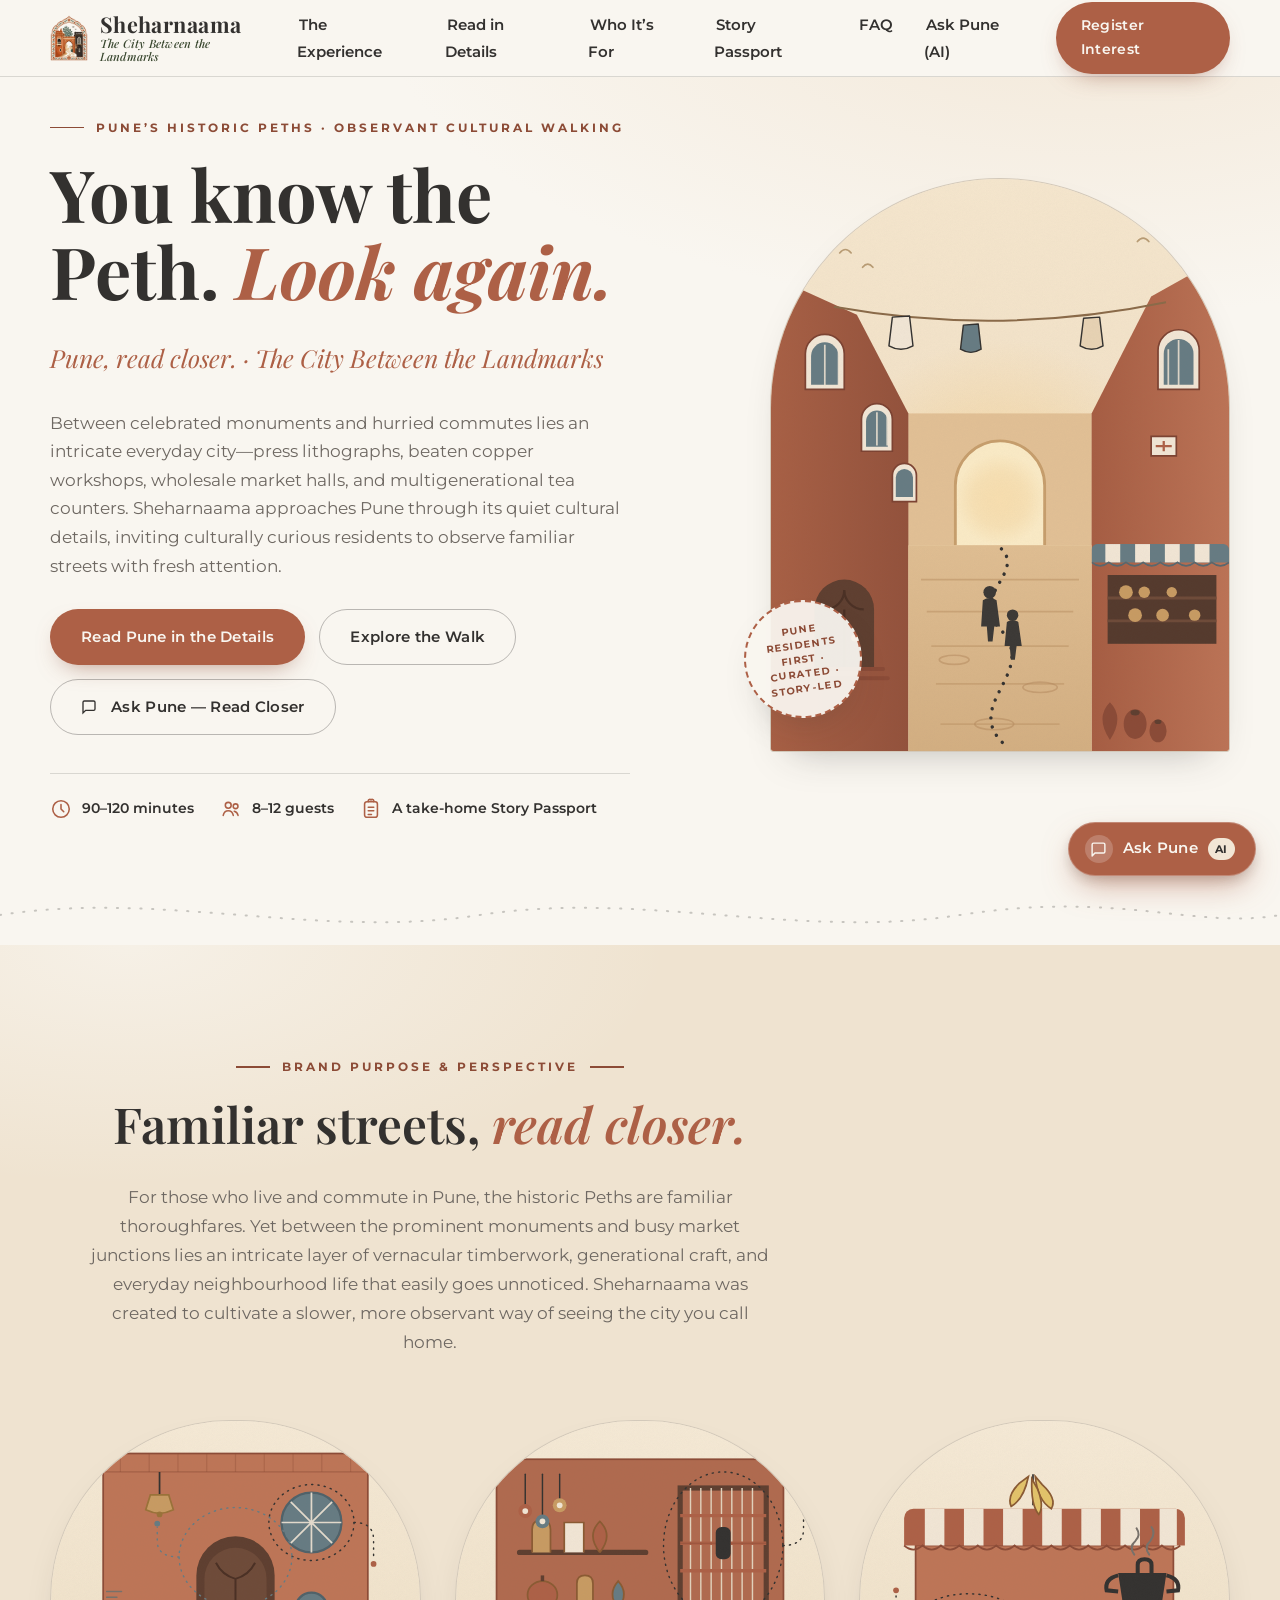
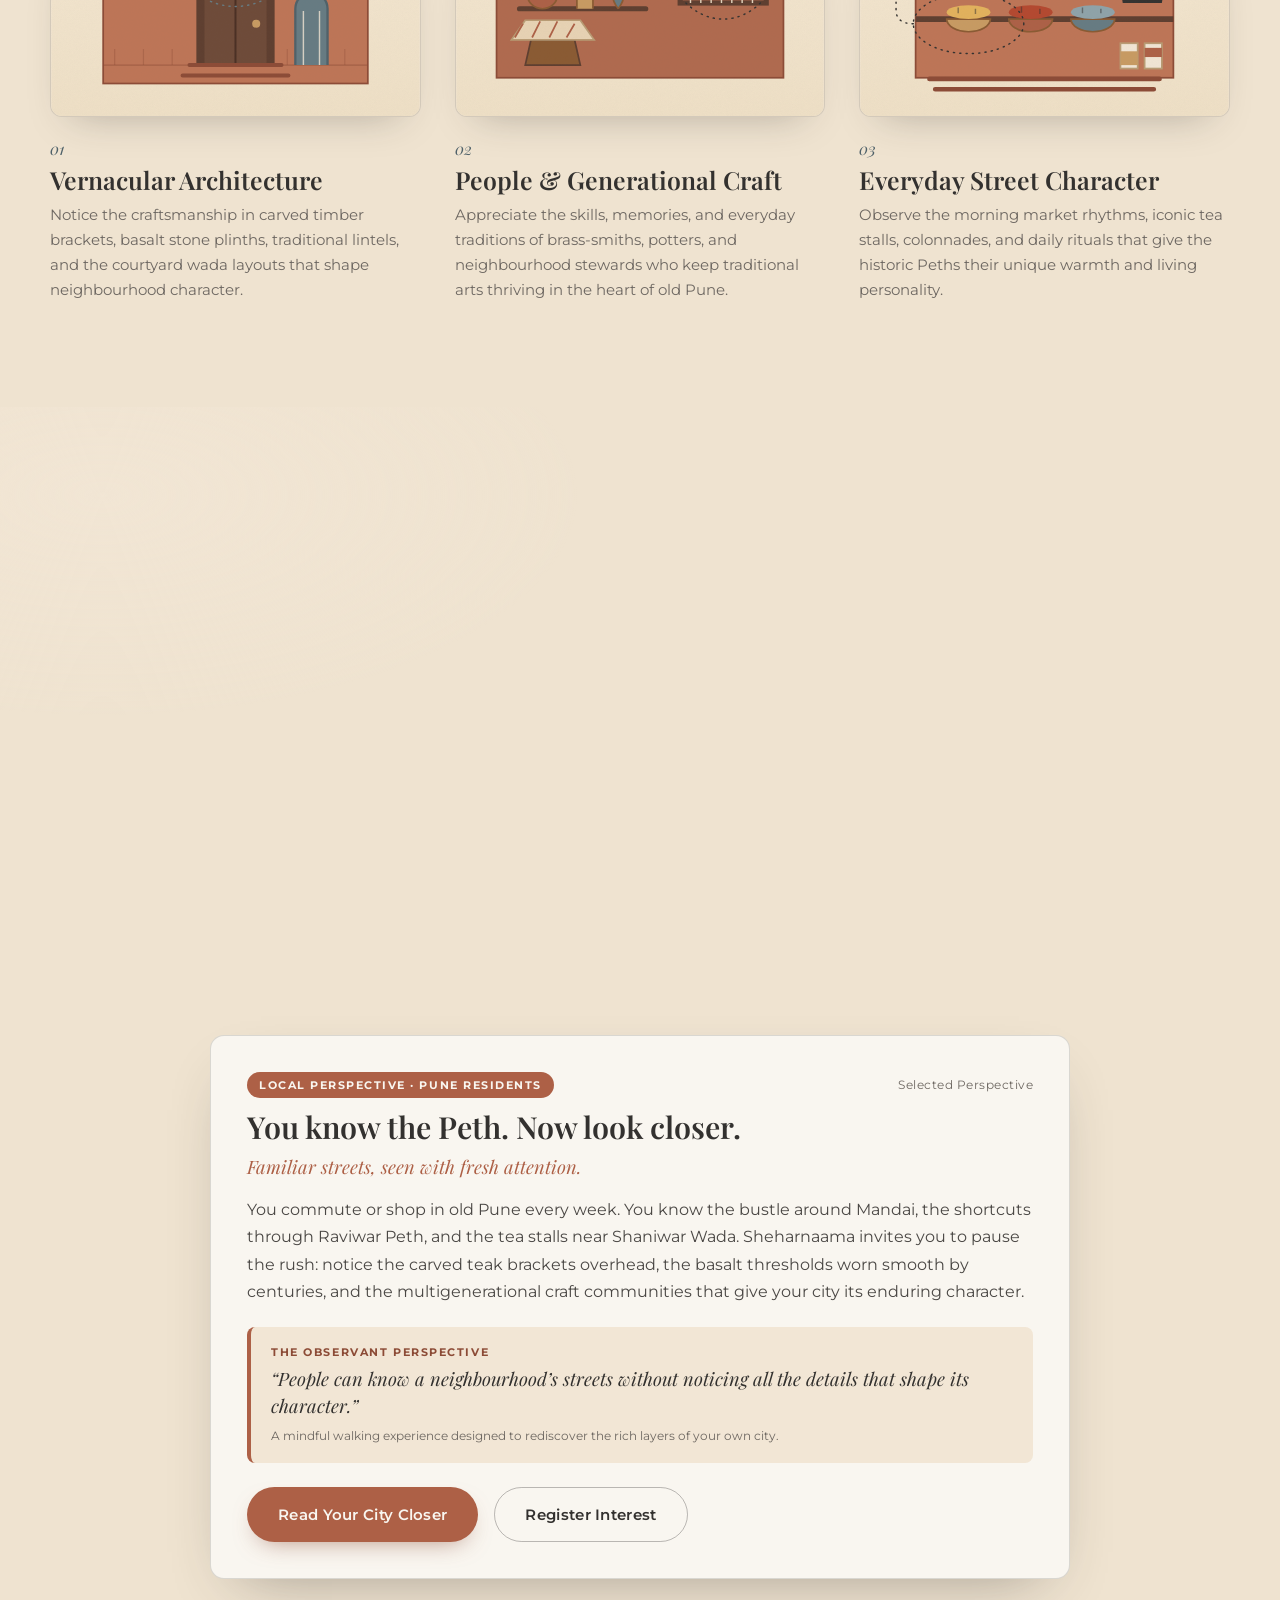
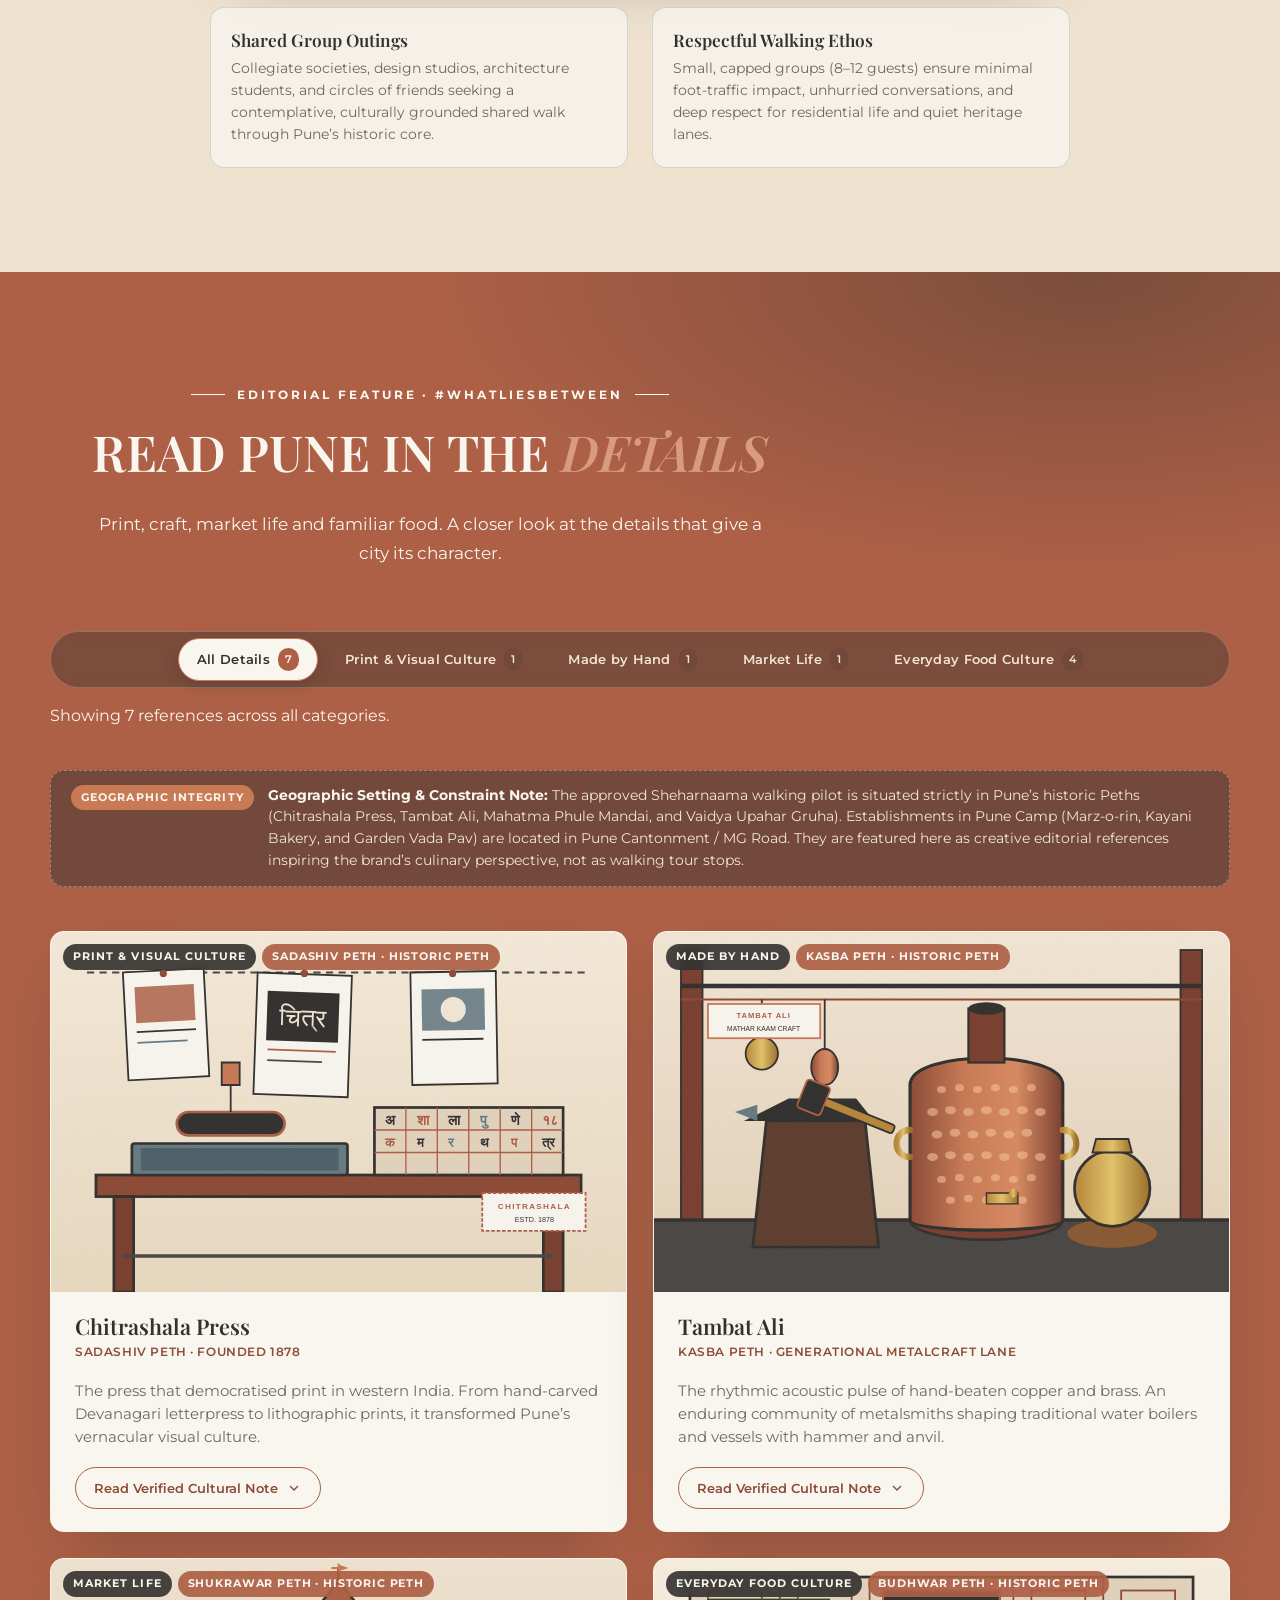
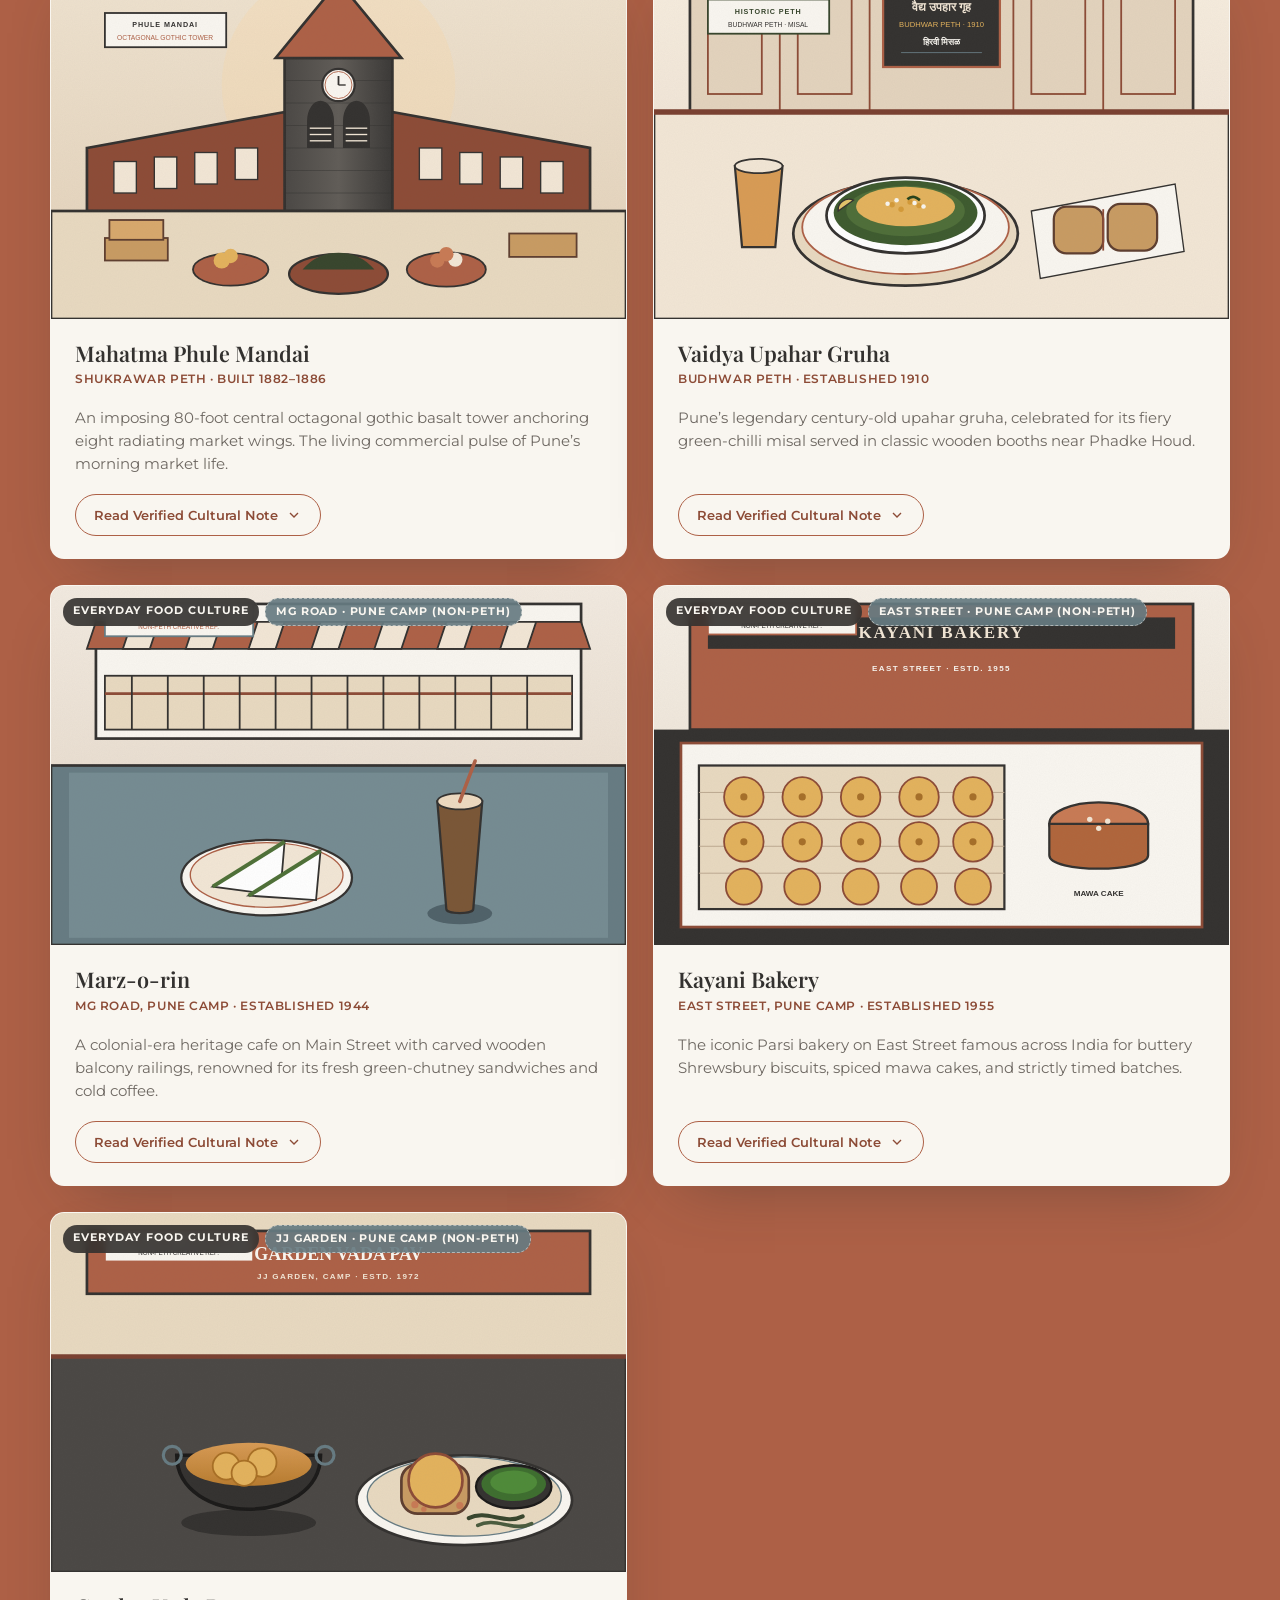
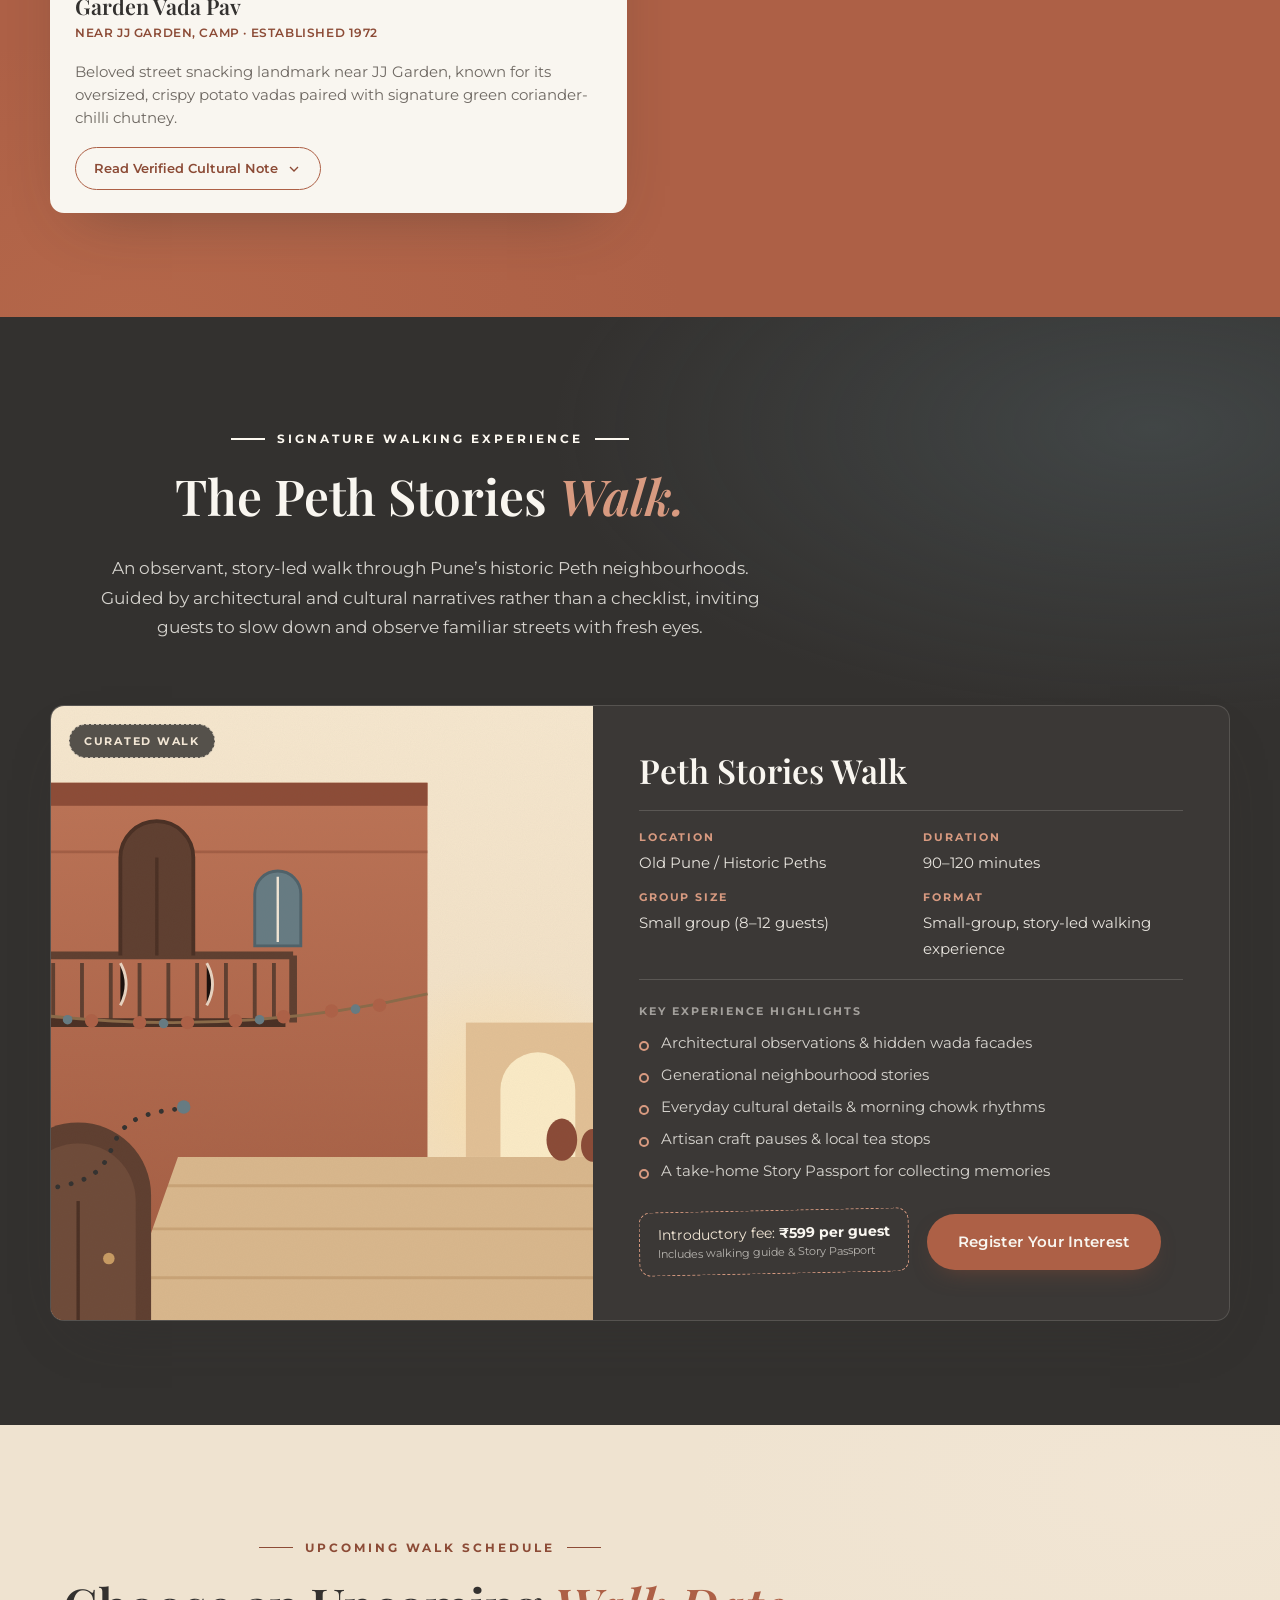
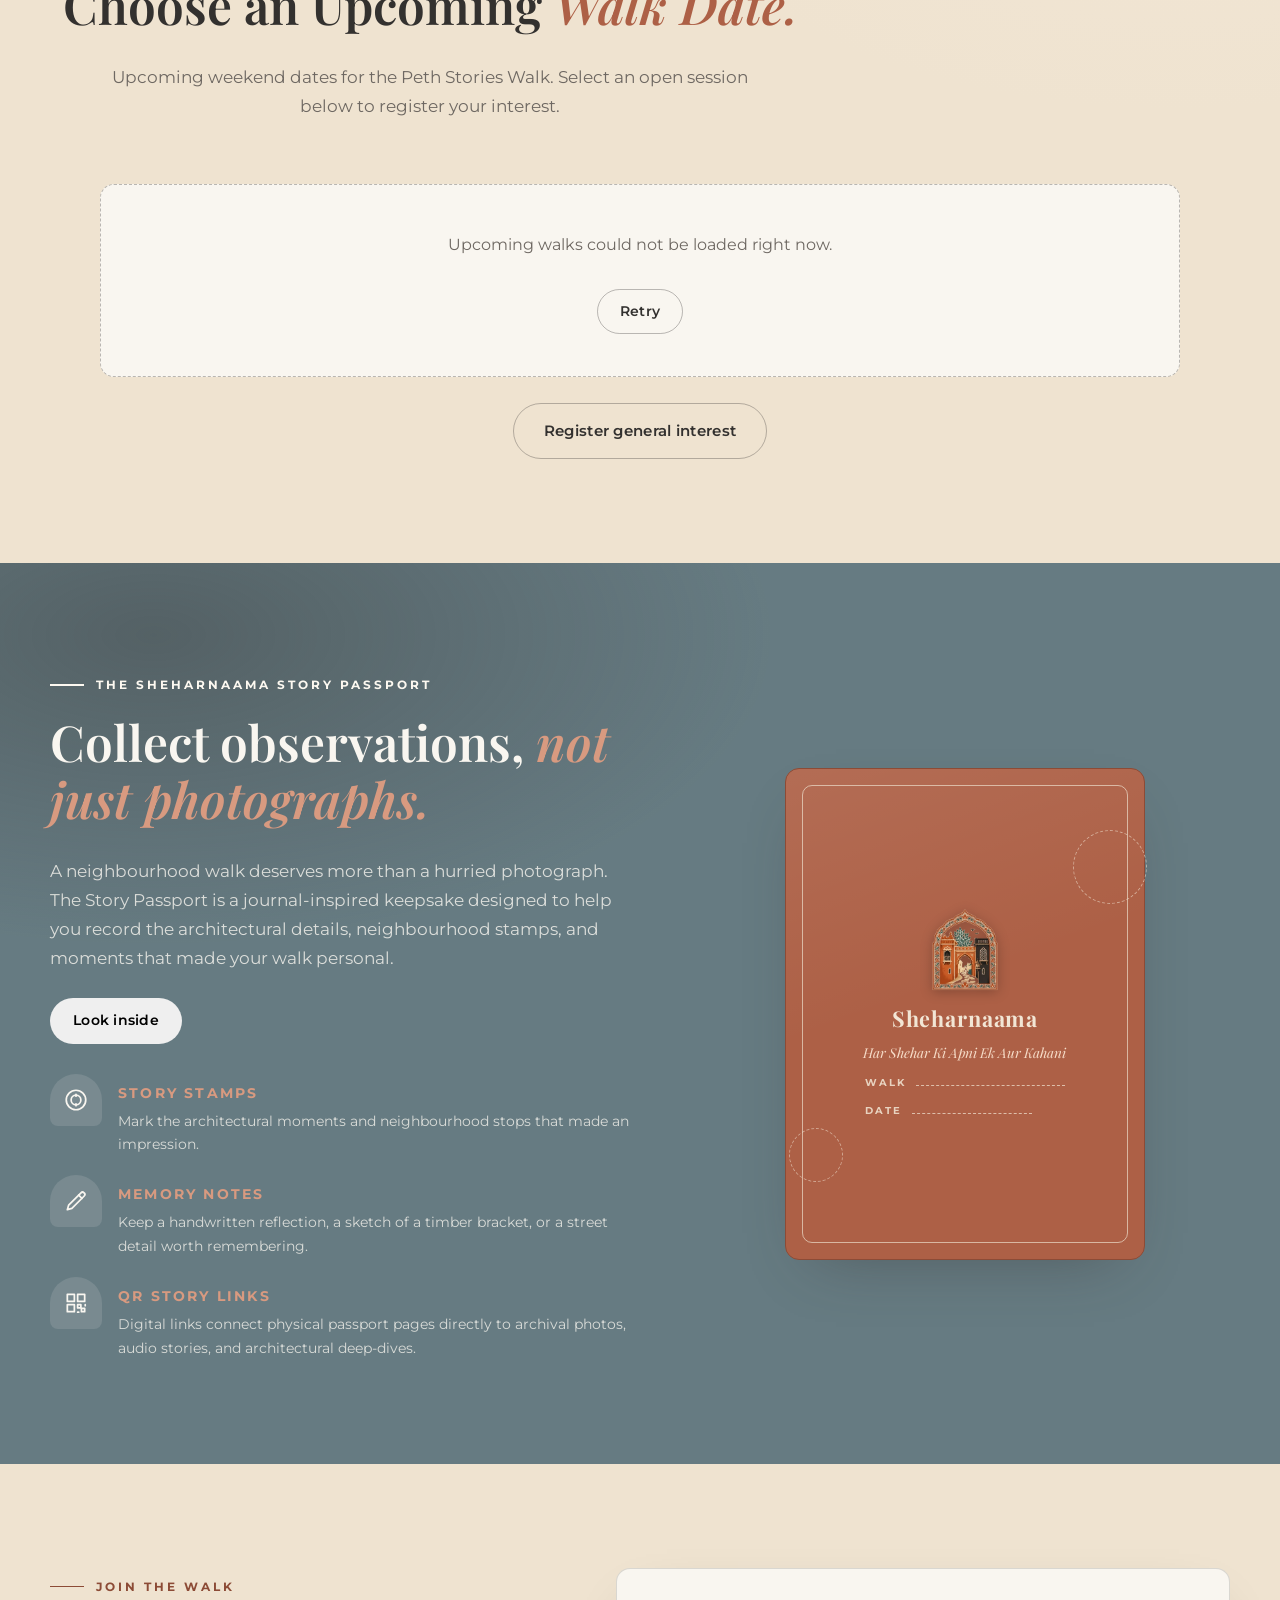
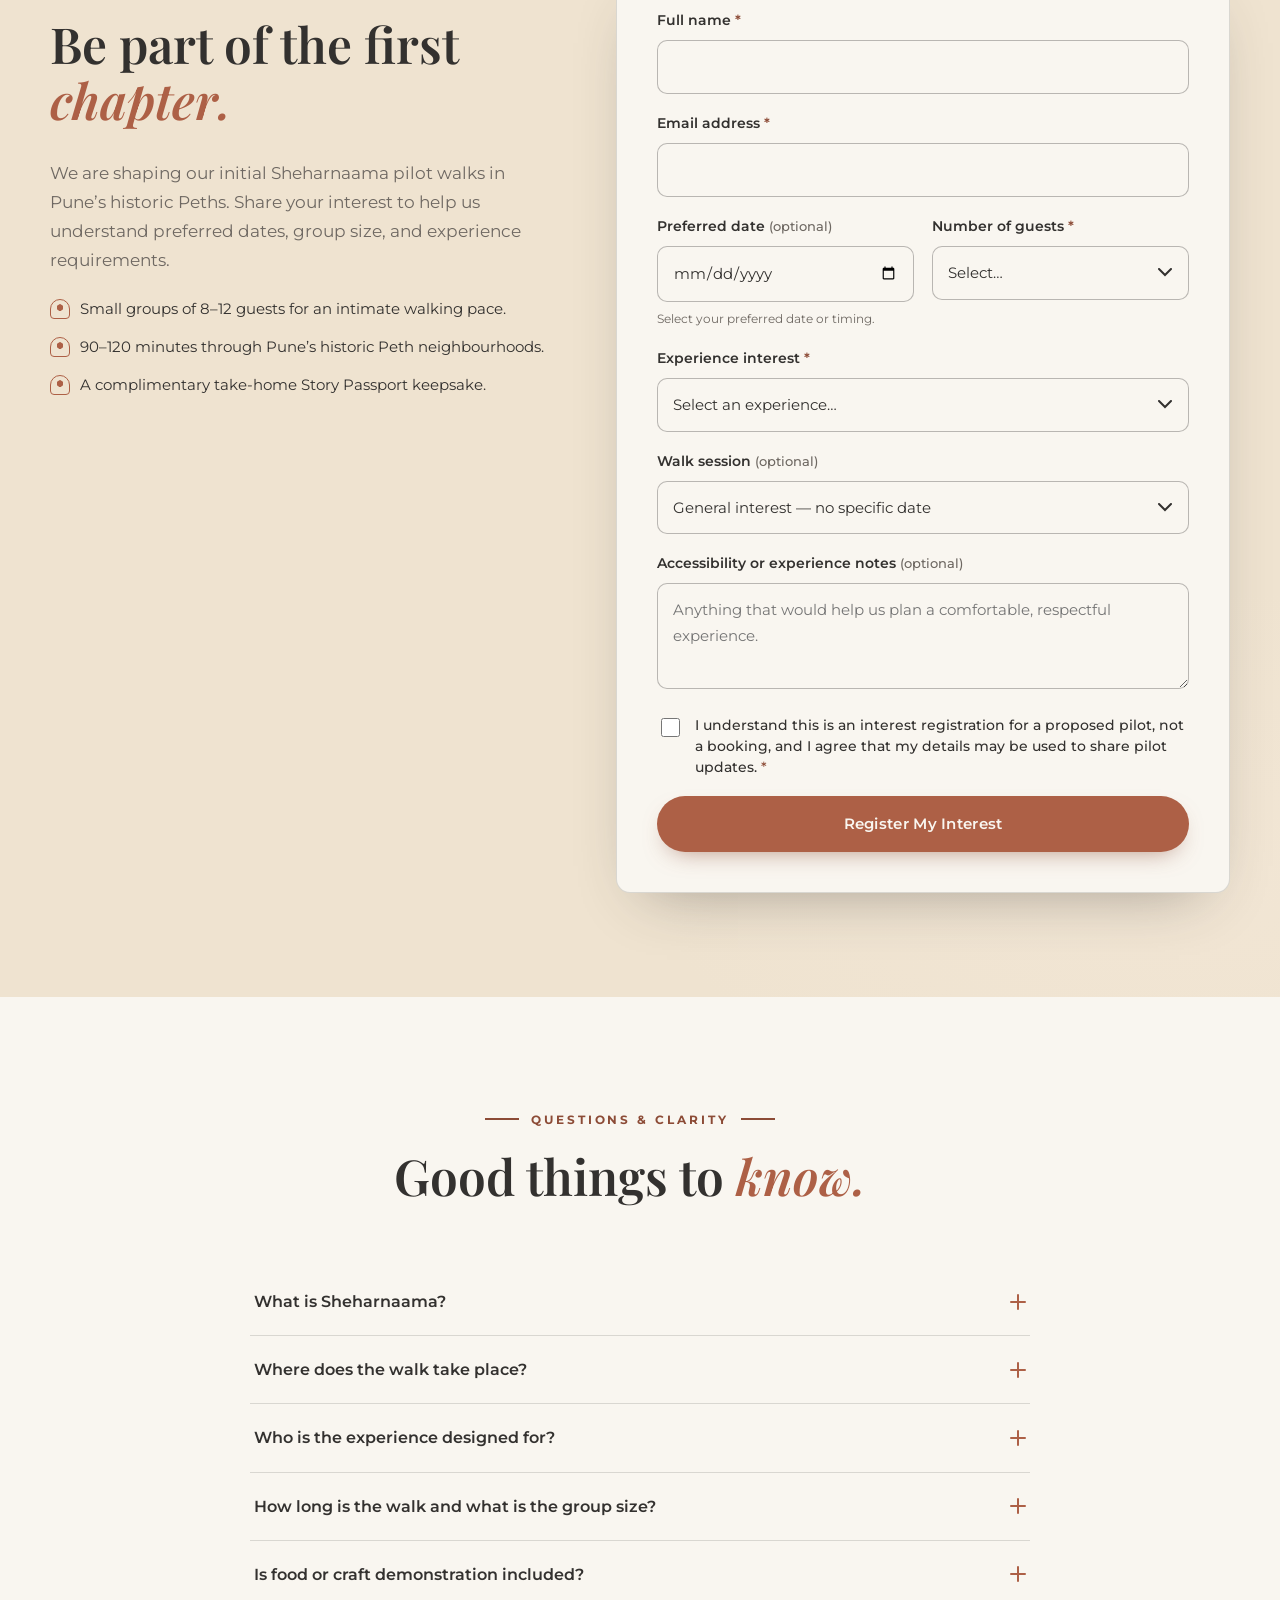
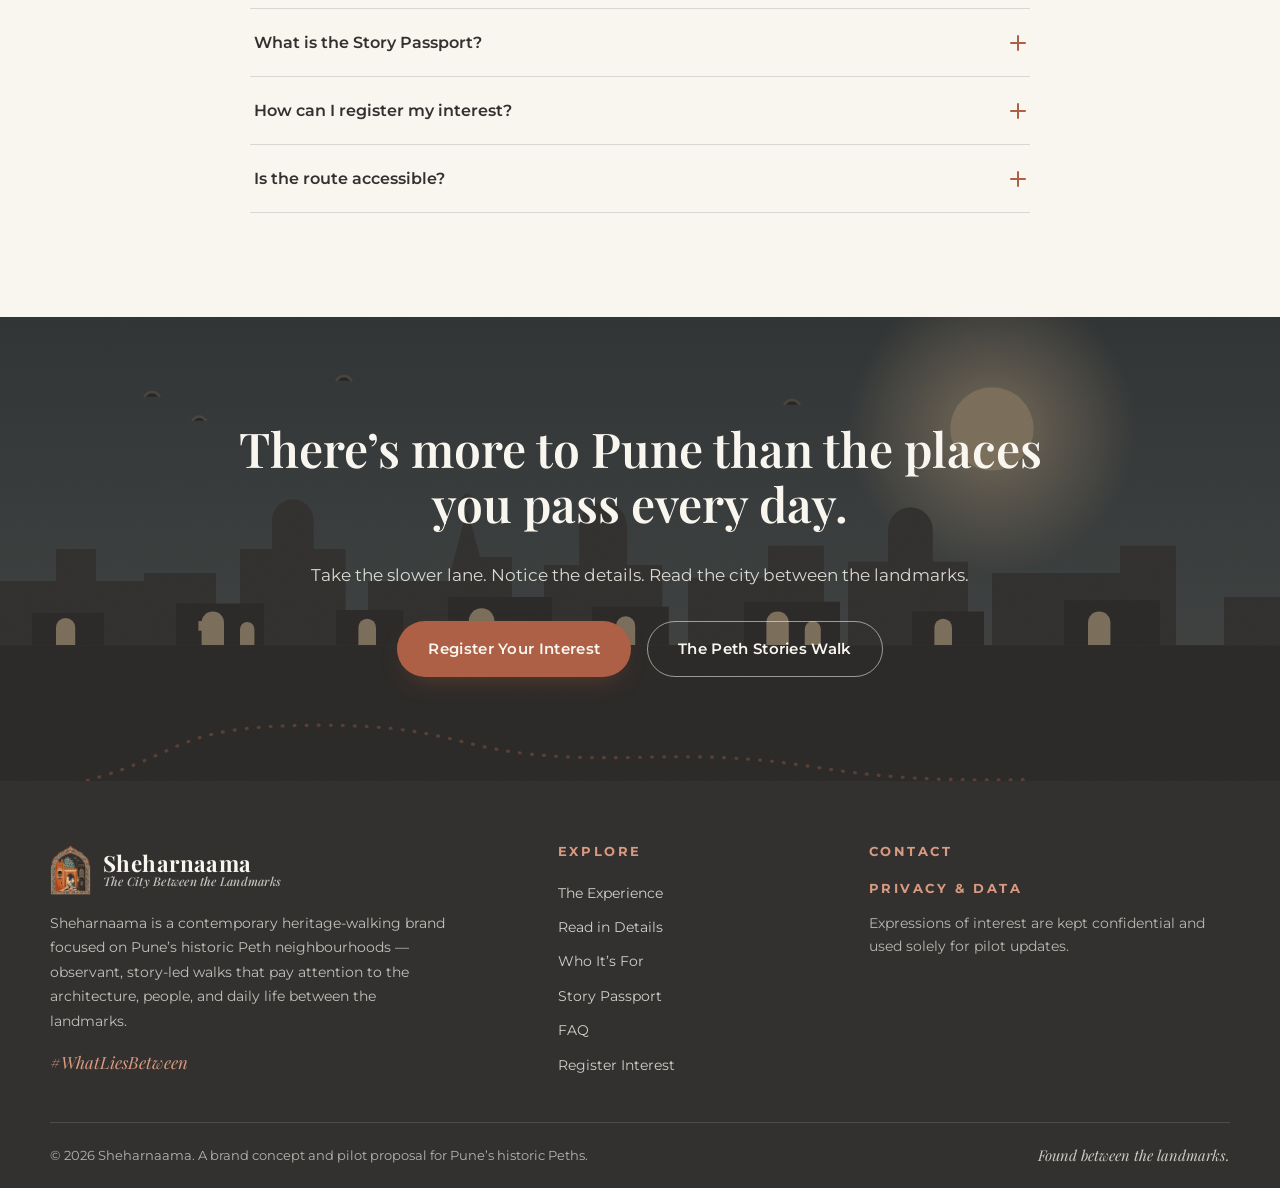
==== commit 68e7b791: "fix: add matching #chat anchor target" ====
--- a/index.html
+++ b/index.html
@@ -994,6 +994,7 @@
   </button>
 
   <!-- "Ask Pune — Read Closer" Chat Panel -->
+  <div id="chat" class="sr-only" aria-hidden="true"></div>
   <aside class="chat-drawer" id="chat-drawer" role="dialog" aria-label="Ask Pune — Read Closer cultural companion" aria-modal="false">
     <header class="chat-header">
       <div class="chat-header-brand">
